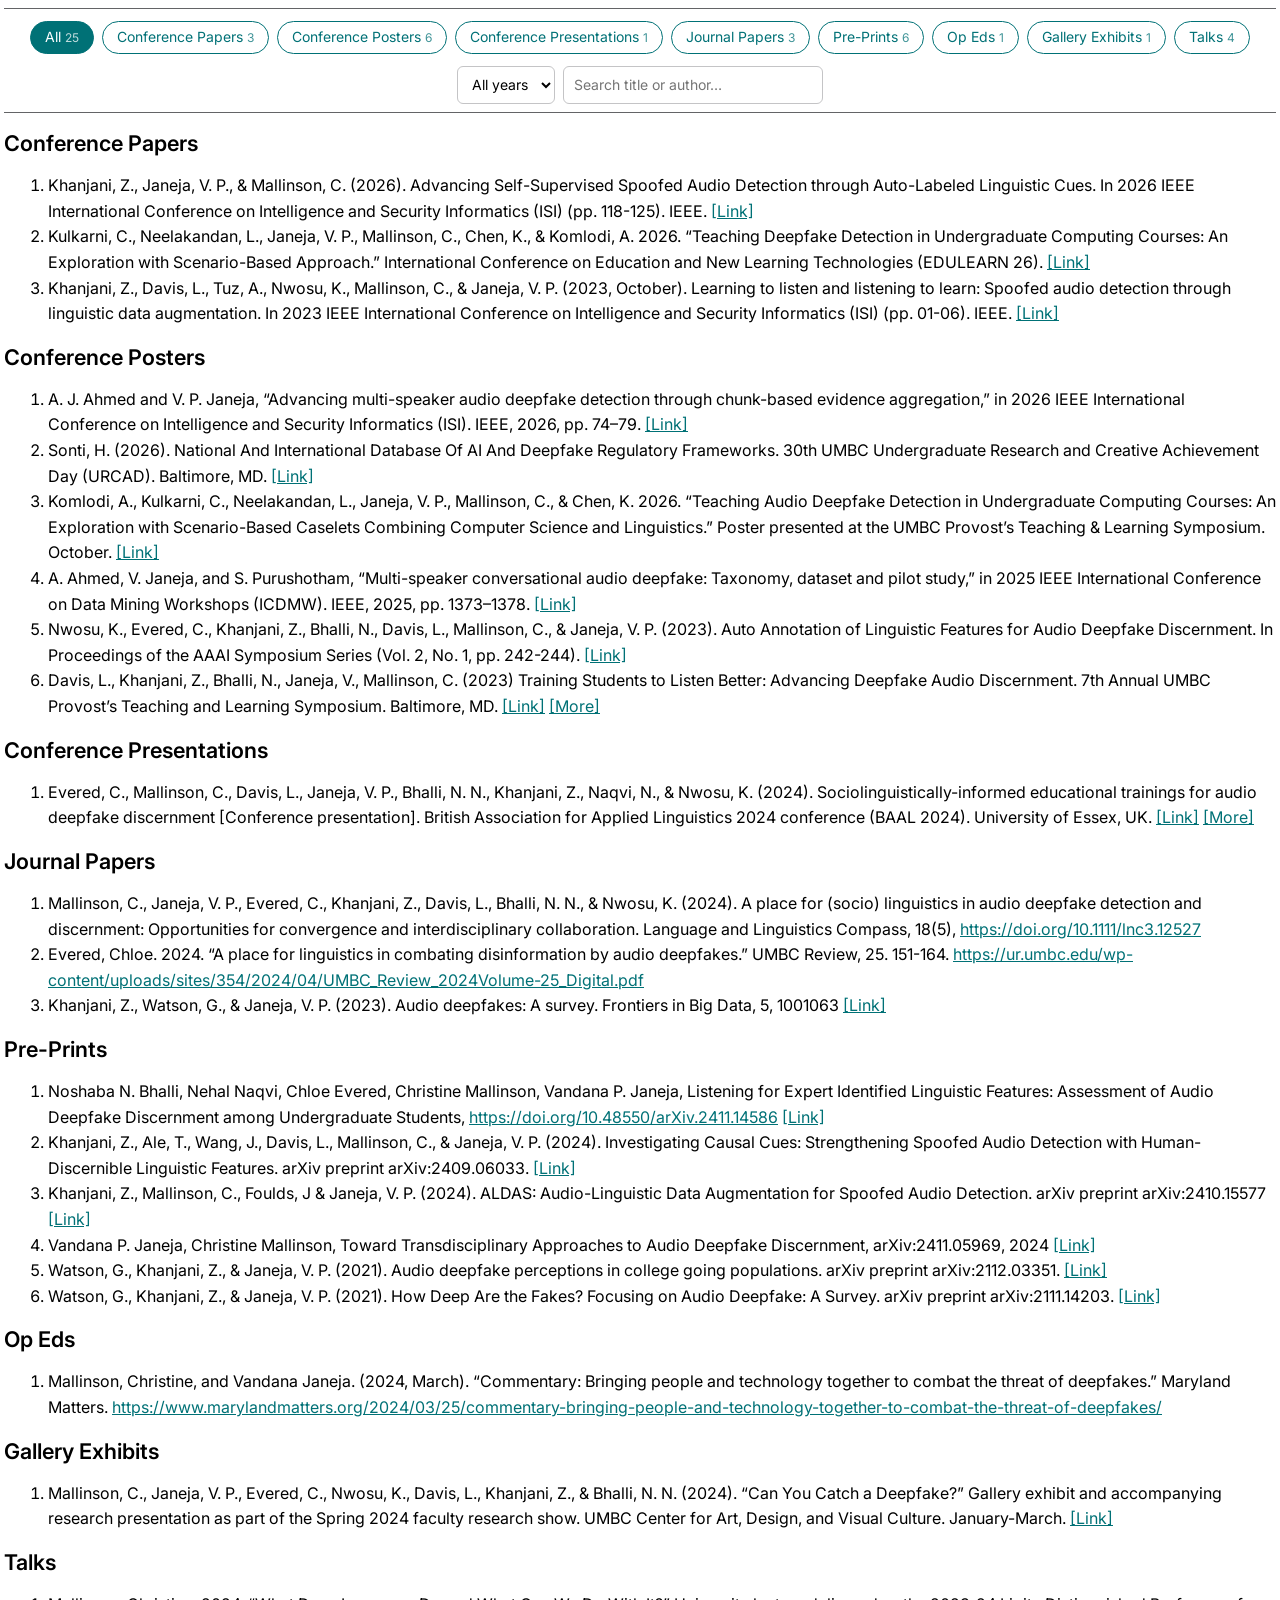
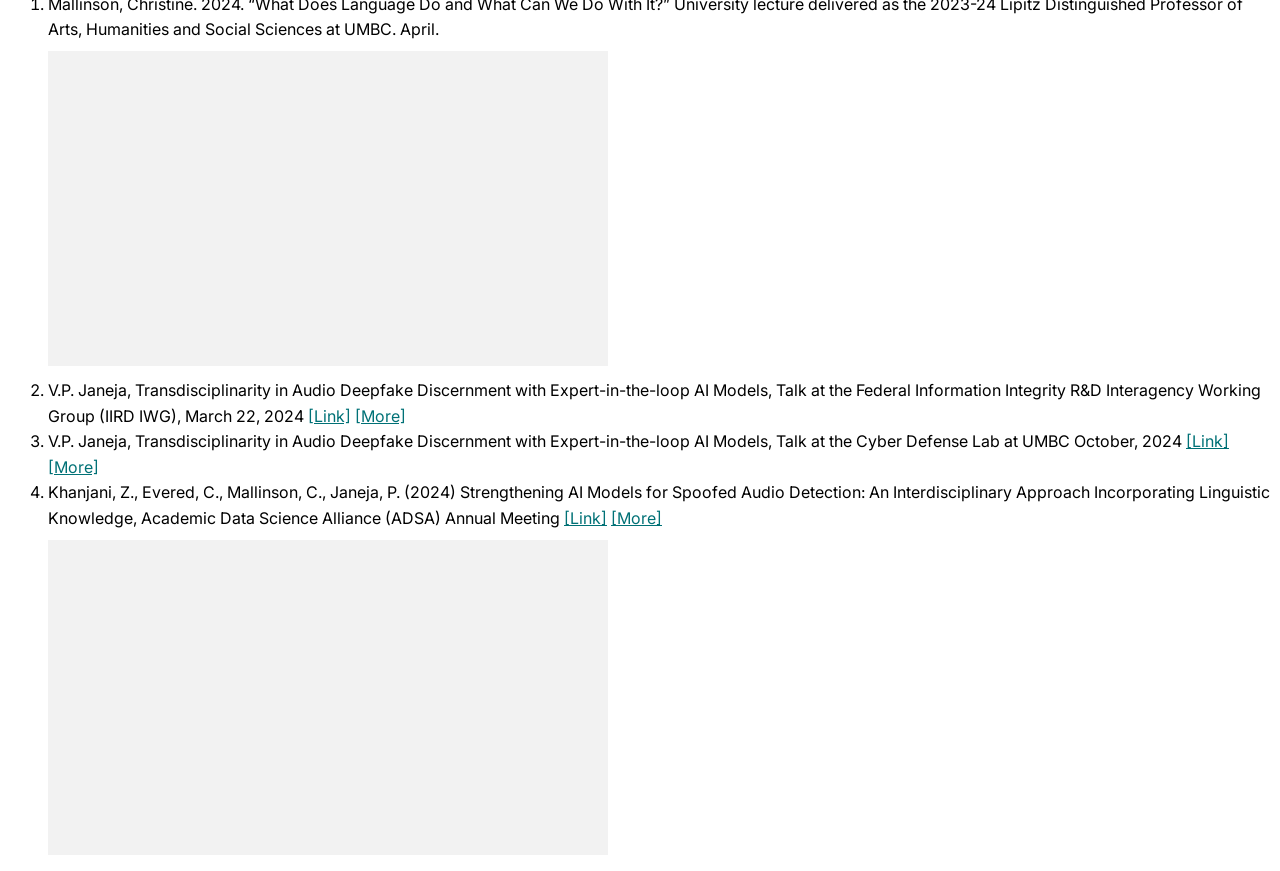
==== pages/publications/index.html @ aa211672 "conferences first, add filter buttons, year filter and search" ====
<!doctype html>
<html lang="en">
<head>
<meta charset="utf-8">
<meta name="viewport" content="width=device-width, initial-scale=1">
<title>CISAAD Publications</title>
<link rel="preconnect" href="https://fonts.googleapis.com">
<link rel="preconnect" href="https://fonts.gstatic.com" crossorigin>
<link href="https://fonts.googleapis.com/css2?family=Inter:wght@400;600;700&display=swap" rel="stylesheet" media="print" onload="this.media='all'">
<style>
  /* Matched to cisaad.umbc.edu (Inter, teal links, gray rules) */
  :root{--text:#000;--muted:#636466;--rule:#636466;--link:#007176;--bg:#fff}
  *{box-sizing:border-box}
  html,body{margin:0;background:var(--bg)}
  body{color:var(--text);font:16px/1.6 "Inter var","Inter","Helvetica Neue",Helvetica,Arial,sans-serif}
  .wrap{padding:0 4px}
  a{color:var(--link);text-decoration:underline}
  a:hover{text-decoration:none}
  hr{border:0;border-top:1px solid var(--rule);margin:8px 0}
  /* filter bar: section buttons + year + search */
  .filters{margin:12px 0 4px}
  .chips{display:flex;flex-wrap:wrap;gap:8px;justify-content:center}
  .chip{font:inherit;font-size:14px;line-height:1.2;padding:7px 14px;border:1px solid var(--link);border-radius:999px;background:#fff;color:var(--link);cursor:pointer;transition:background .15s,color .15s}
  .chip:hover{background:#e6f1f1}
  .chip[aria-pressed="true"]{background:var(--link);color:#fff}
  .chip .n{font-size:12px;opacity:.75;margin-left:4px}
  .tools{display:flex;flex-wrap:wrap;gap:8px;justify-content:center;margin:12px 0 8px}
  .tools select,.tools input{font:inherit;font-size:14px;padding:7px 10px;border:1px solid #c4c4c6;border-radius:6px;background:#fff;color:var(--text)}
  .tools input{width:260px;max-width:100%}
  .tools select:focus,.tools input:focus,.chip:focus-visible{outline:2px solid var(--link);outline-offset:2px}
  .count{text-align:center;color:var(--muted);font-size:14px;margin:4px 0 8px}
  h3{font-size:21.6px;line-height:1.3;font-weight:600;margin:16px 0;scroll-margin-top:8px}
  ol{margin:16px 0 16px 4px;padding-left:40px}
  li{margin:0;overflow-wrap:anywhere}
  .status{color:var(--muted);padding:16px 0}
  .video{position:relative;width:100%;max-width:560px;aspect-ratio:16/9;margin:8px 0 12px;background:#f2f2f2}
  .video iframe{position:absolute;inset:0;width:100%;height:100%;border:0}
</style>
</head>
<body>
<div class="wrap">
  <div id="nav"></div>
  <p class="count" id="count" aria-live="polite"></p>
  <div id="list"><p class="status">Loading publications…</p></div>
</div>

<script>
/* ============ SETTINGS ============
   SHEET_CSV_URL: "Publish to web" CSV link of the publications tab (live data).
   SNAPSHOT_CSV: saved copy of the sheet next to this page (shown first, fast).
   The copy is updated every hour by .github/workflows/update-publications.yml */
const SHEET_CSV_URL = "https://docs.google.com/spreadsheets/d/e/2PACX-1vRso0GBCO-nlqSDNI56TACyZL2AKfRhADiAGdiAb7vWJ-eQsTswktN7kzXDPfDqoBkUODPf2jjn84_K/pub?gid=1070292077&single=true&output=csv";
const SNAPSHOT_CSV = "publications.csv";
/* ================================== */

function parseCSV(text){
  const rows=[]; let row=[], f="", q=false;
  for(let i=0;i<text.length;i++){
    const c=text[i];
    if(q){
      if(c=='"'){ if(text[i+1]=='"'){f+='"';i++;} else q=false; }
      else f+=c;
    }else if(c=='"') q=true;
    else if(c==','){ row.push(f); f=""; }
    else if(c=='\n'||c=='\r'){
      if(c=='\r'&&text[i+1]=='\n') i++;
      row.push(f); rows.push(row); row=[]; f="";
    }else f+=c;
  }
  if(f!==""||row.length){ row.push(f); rows.push(row); }
  const head=rows.shift().map(h=>h.trim());
  return rows.filter(r=>r.some(v=>v.trim()!==""))
    .map(r=>Object.fromEntries(head.map((h,i)=>[h,(r[i]||"").trim()])));
}

const isShown = v => /^(true|yes|y|1|x|✓|show)$/i.test(String(v||"").trim());
const esc = s => String(s).replace(/[&<>"]/g,c=>({'&':'&amp;','<':'&lt;','>':'&gt;','"':'&quot;'}[c]));
const urlsIn = s => (String(s||"").match(/https?:\/\/[^\s,]+/g)||[]);

// Order of the sections on the page (conferences first)
const SECTIONS = [
  ["Conference Paper","Conference Papers","conf-papers"],
  ["Conference Poster","Conference Posters","conf-posters"],
  ["Conference Presentation","Conference Presentations","conf-ppt"],
  ["Journal Paper","Journal Papers","journal-papers"],
  ["Pre-print","Pre-Prints","pre-print"],
  ["Op Ed","Op Eds","op-ed"],
  ["Gallery Exhibit","Gallery Exhibits","gallery-ex"],
  ["Talk","Talks","talks"]
];
// YouTube links are shown as an embedded player under the item
function ytId(u){
  const m=String(u).match(/(?:youtu\.be\/|youtube\.com\/(?:watch\?(?:.*&)?v=|embed\/|shorts\/|live\/))([\w-]{11})/);
  return m?m[1]:null;
}
const norm = s => String(s||"").toLowerCase().replace(/[^a-z]/g,"").replace(/s$/,"");
let ALL=[];
// current filter choices
const F={section:"all",year:"all",q:""};

function refHTML(p){
  // turn URLs written inside the reference into links
  let h = esc(p.ref).replace(/https?:\/\/[^\s<]+/g, u=>{
    const clean=u.replace(/[.,;)]+$/,""); const tail=u.slice(clean.length);
    return `<a href="${clean}" target="_blank" rel="noopener">${clean}</a>${tail}`;
  });
  [p.link,...p.extra].filter(u=>u && !p.ref.includes(u)).forEach(u=>{
    h += ` <a href="${esc(u)}" target="_blank" rel="noopener">[${u===p.link?"Link":"More"}]</a>`;
  });
  // "Video" column: YouTube links play on the page; other video links show as [Video]
  p.video.forEach(u=>{
    h += ytId(u)
      ? `<div class="video"><iframe src="https://www.youtube-nocookie.com/embed/${ytId(u)}" title="Video" loading="lazy" allow="accelerometer; encrypted-media; gyroscope; picture-in-picture; fullscreen" allowfullscreen></iframe></div>`
      : ` <a href="${esc(u)}" target="_blank" rel="noopener">[Video]</a>`;
  });
  return h;
}

function groupAll(){
  const groups=SECTIONS.map(([key,title,id])=>({title,id,items:ALL.filter(p=>norm(p.type)===norm(key))}));
  const known=new Set(SECTIONS.map(s=>norm(s[0])));
  const other=ALL.filter(p=>!known.has(norm(p.type)));
  if(other.length) groups.push({title:"Other",id:"other",items:other});
  const shown=groups.filter(g=>g.items.length);
  // newest first inside each section
  shown.forEach(g=>g.items.sort((a,b)=>(parseInt(b.year)||0)-(parseInt(a.year)||0)));
  return shown;
}

// does an item pass the year + search filters?
function passes(p){
  if(F.year!=="all" && p.year!==F.year) return false;
  if(F.q){
    const hay=(p.ref+" "+p.type+" "+p.year).toLowerCase();
    if(!F.q.toLowerCase().split(/\s+/).every(w=>hay.includes(w))) return false;
  }
  return true;
}

function drawFilters(groups){
  const nav=document.getElementById('nav');
  if(!groups.length){ nav.innerHTML=""; return; }
  const years=[...new Set(ALL.map(p=>p.year).filter(Boolean))].sort((a,b)=>b-a);
  const chip=(id,label,n)=>`<button type="button" class="chip" data-sec="${id}" aria-pressed="${F.section===id}">${esc(label)}<span class="n">${n}</span></button>`;
  nav.innerHTML='<hr><div class="filters"><div class="chips" role="group" aria-label="Filter by type">'
    + chip("all","All",ALL.length)
    + groups.map(g=>chip(g.id,g.title,g.items.length)).join("")
    + '</div><div class="tools">'
    + '<select id="year" aria-label="Filter by year"><option value="all">All years</option>'
    + years.map(y=>`<option value="${y}"${F.year===y?" selected":""}>${y}</option>`).join("")
    + '</select>'
    + `<input id="q" type="search" placeholder="Search title or author…" aria-label="Search publications" value="${esc(F.q)}">`
    + '</div></div><hr>';
  nav.querySelectorAll('.chip').forEach(b=>b.onclick=()=>{ F.section=b.dataset.sec; render(); });
  nav.querySelector('#year').onchange=e=>{ F.year=e.target.value; render(); };
  nav.querySelector('#q').oninput=e=>{ F.q=e.target.value.trim(); drawList(groupAll()); };
}

function drawList(groups){
  const list=document.getElementById('list');
  const vis=groups
    .filter(g=>F.section==="all"||g.id===F.section)
    .map(g=>({...g,items:g.items.filter(passes)}))
    .filter(g=>g.items.length);
  const n=vis.reduce((a,g)=>a+g.items.length,0);
  const filtered=F.section!=="all"||F.year!=="all"||F.q;
  document.getElementById('count').textContent = filtered ? `Showing ${n} of ${ALL.length}` : "";
  list.innerHTML = vis.length ? vis.map(g=>
    `<h3 id="${g.id}">${esc(g.title)}</h3><ol>`+g.items.map(p=>`<li>${refHTML(p)}</li>`).join("")+`</ol>`).join("")
    : `<p class="status">${ALL.length?"No publications match these filters.":"No publications to show."}</p>`;
}

function render(){
  const groups=groupAll();
  if(F.section!=="all" && !groups.some(g=>g.id===F.section)) F.section="all";
  drawFilters(groups);
  drawList(groups);
}

// turns the rows of the sheet into the items shown on the page
function toItems(rows){
  return rows.filter(r=>isShown(r["Show"]) && (r["Papers"]||"").trim())
    .map(r=>({
      ref:r["Papers"].replace(/\s*\n\s*/g," "),
      link:urlsIn(r["Links"])[0]||"",
      type:(r["Paper Type"]||"").trim(),
      year:String(parseInt(r["Year"])||"").trim(),
      extra:urlsIn(r["Extra Links"]),
      video:urlsIn(r["Video"])
    }));
}

// downloads a CSV and checks it really is the publications sheet
async function getText(url){
  const res=await fetch(url,{cache:"no-cache"});
  if(!res.ok) throw new Error(res.status);
  const text=await res.text();
  if(!/^\uFEFF?Papers\s*,/.test(text)) throw new Error("unexpected CSV");
  return text;
}

// draws the list, but only if the data is different from what is already shown
let shownText=null;
function show(text){
  if(text===shownText) return;
  shownText=text; ALL=toItems(parseCSV(text)); render();
}

async function load(){
  // 1) fast: the saved copy next to this page
  try{ show(await getText(SNAPSHOT_CSV)); }catch(e){}
  // 2) fresh: the live Google Sheet (redraws only if something changed)
  try{ show(await getText(SHEET_CSV_URL)); }
  catch(e){
    if(shownText===null)
      document.getElementById('list').innerHTML='<p class="status">Could not load the publications list. Please try again later.</p>';
  }
}
load();
</script>
</body>
</html>
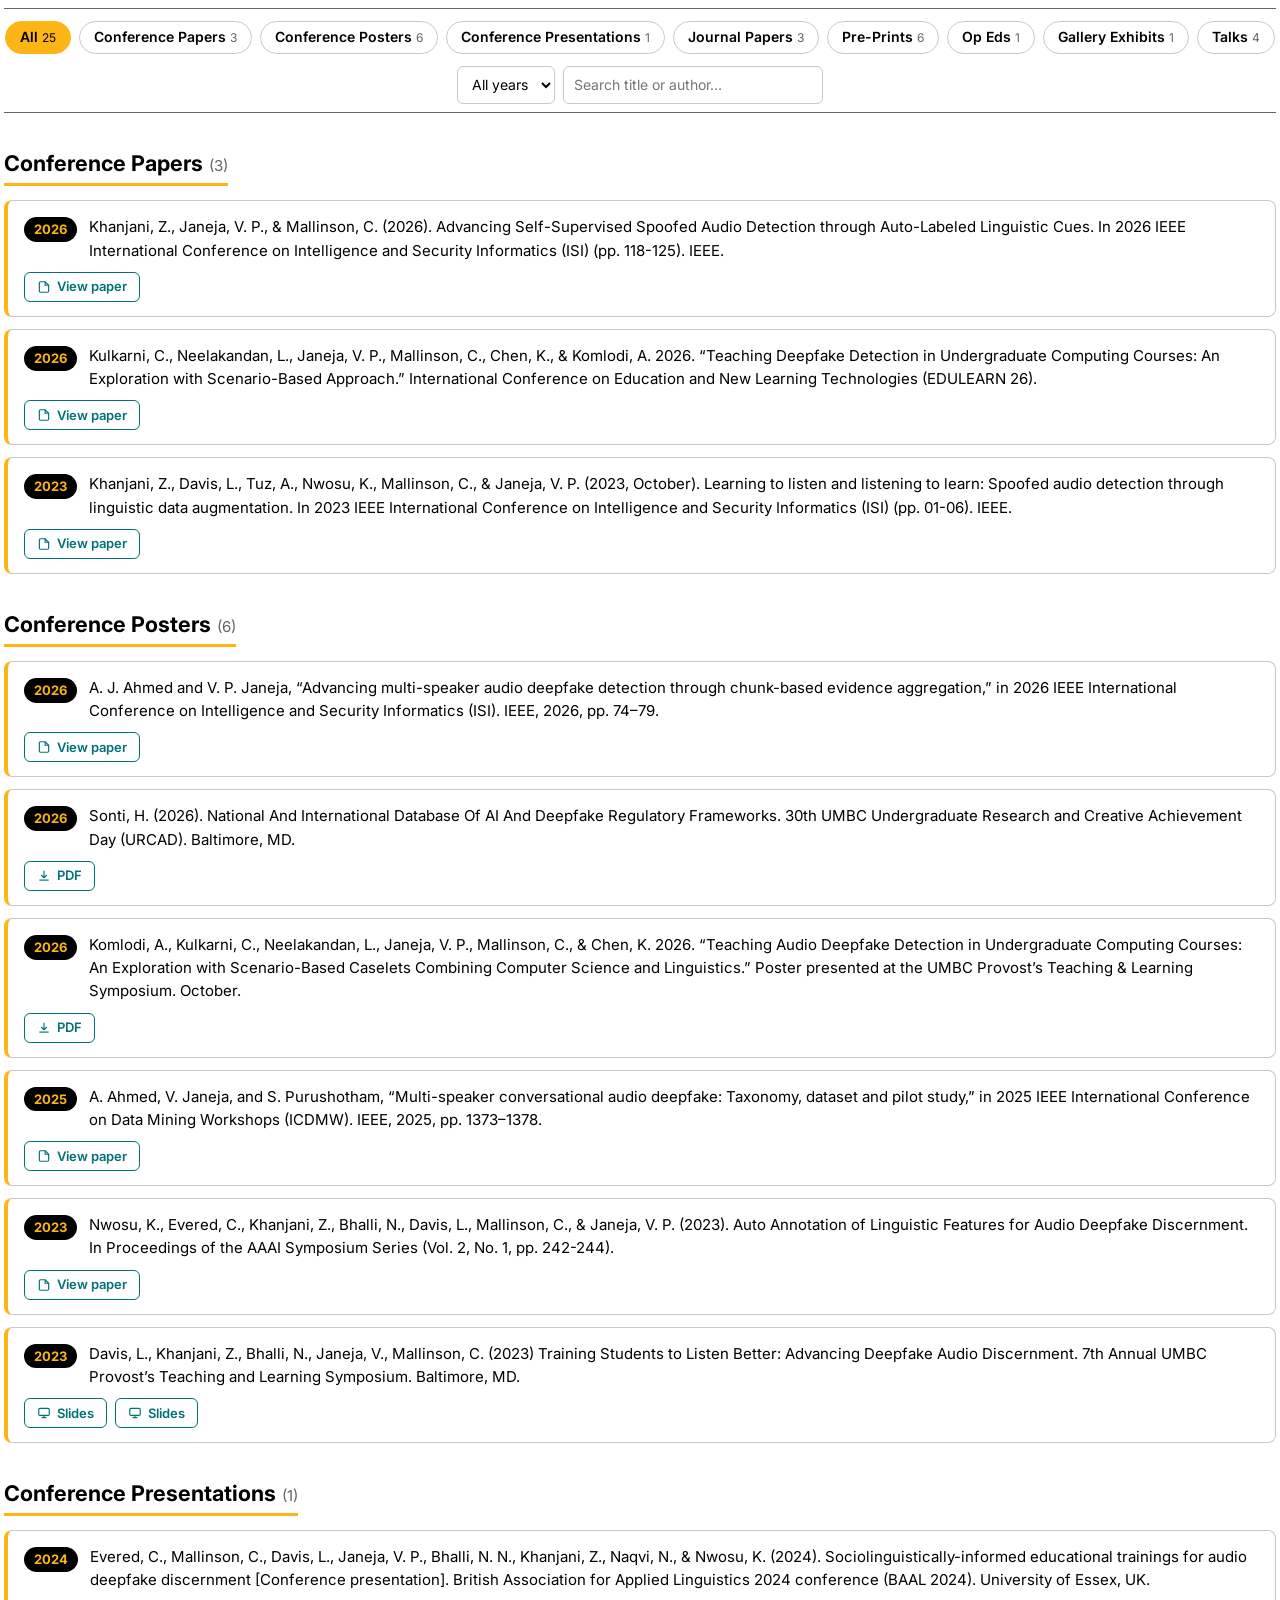
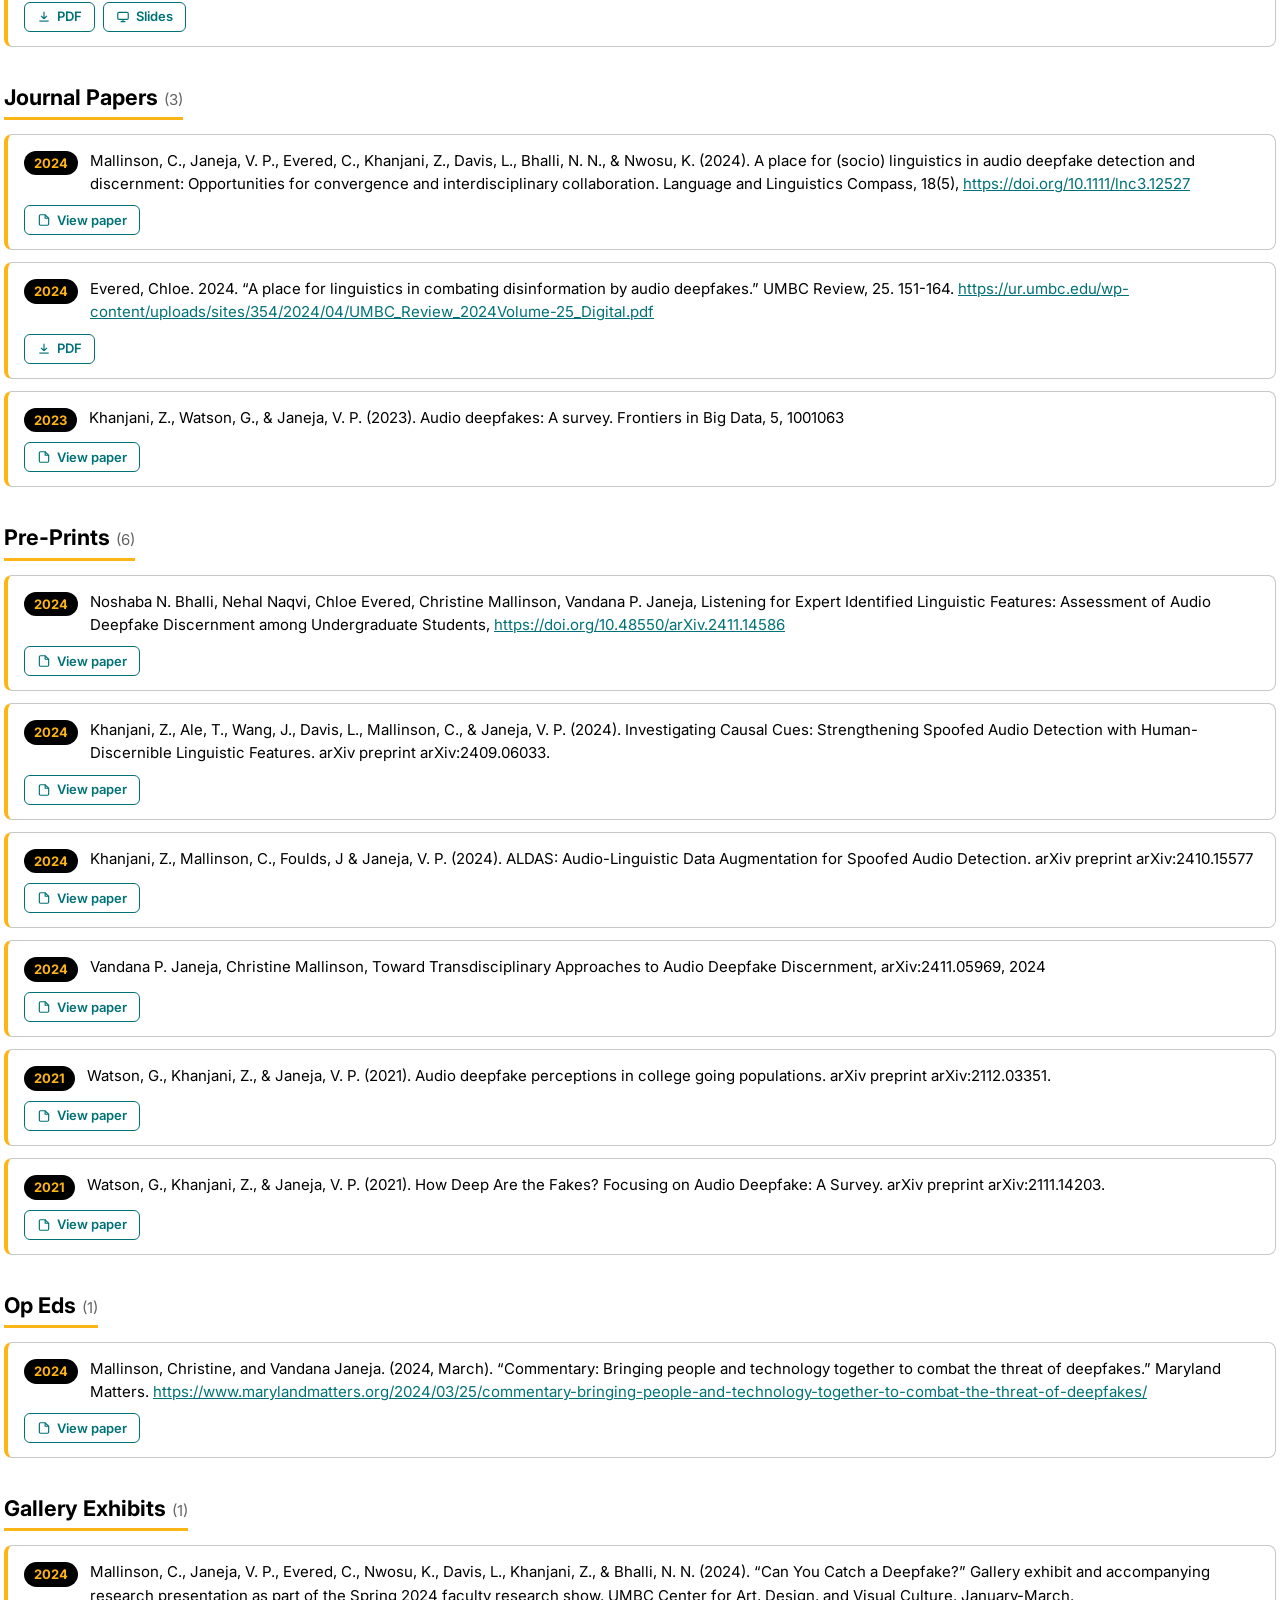
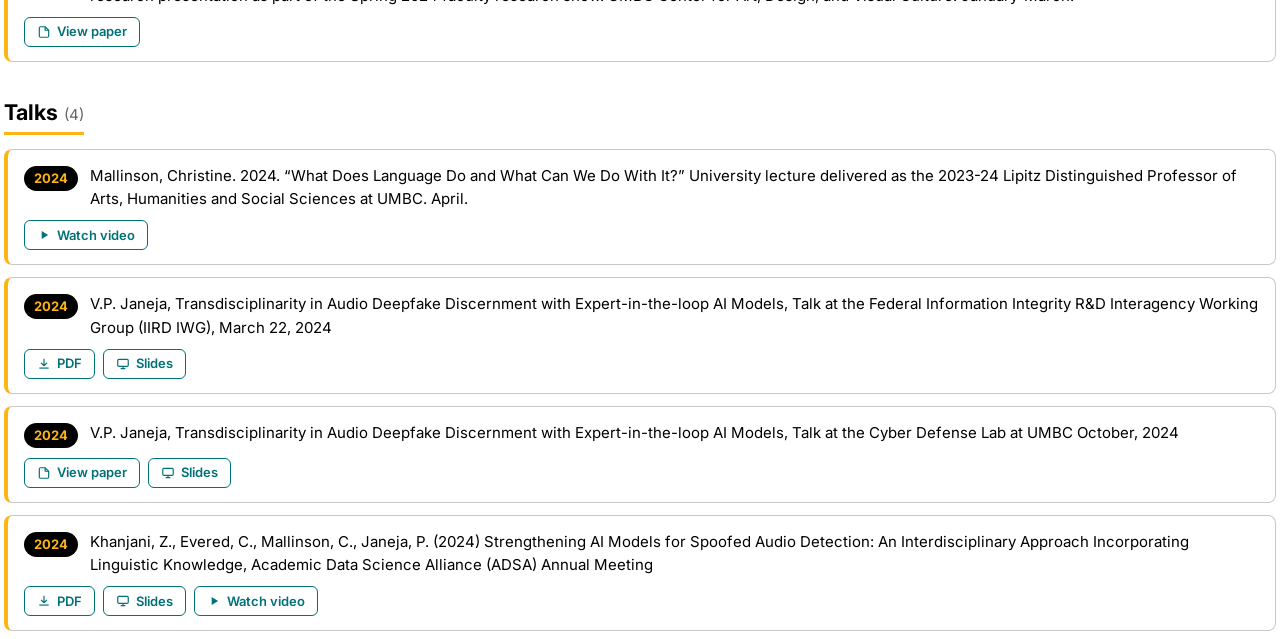
==== commit 73043d2d: "Publications: card layput with titles, UMBC colors" ====
--- a/pages/publications/index.html
+++ b/pages/publications/index.html
@@ -8,8 +8,11 @@
 <link rel="preconnect" href="https://fonts.gstatic.com" crossorigin>
 <link href="https://fonts.googleapis.com/css2?family=Inter:wght@400;600;700&display=swap" rel="stylesheet" media="print" onload="this.media='all'">
 <style>
-  /* Matched to cisaad.umbc.edu (Inter, teal links, gray rules) */
-  :root{--text:#000;--muted:#636466;--rule:#636466;--link:#007176;--bg:#fff}
+  /* UMBC brand (styleguide.umbc.edu): Inter; primary Black + Gold;
+     secondary AOK Teal (links), Dark Gray (muted text), Light Gray (lines) as accents only.
+     Gold is never used as text on white, and white text is never put on gold. */
+  :root{--text:#000;--muted:#636466;--rule:#636466;--link:#007176;--bg:#fff;
+        --gold:#fdb515;--gold-tint:#fee9b3;--line:#c7c8ca;--soft:#f4f4f5}
   *{box-sizing:border-box}
   html,body{margin:0;background:var(--bg)}
   body{color:var(--text);font:16px/1.6 "Inter var","Inter","Helvetica Neue",Helvetica,Arial,sans-serif}
@@ -20,20 +23,34 @@
   /* filter bar: section buttons + year + search */
   .filters{margin:12px 0 4px}
   .chips{display:flex;flex-wrap:wrap;gap:8px;justify-content:center}
-  .chip{font:inherit;font-size:14px;line-height:1.2;padding:7px 14px;border:1px solid var(--link);border-radius:999px;background:#fff;color:var(--link);cursor:pointer;transition:background .15s,color .15s}
-  .chip:hover{background:#e6f1f1}
-  .chip[aria-pressed="true"]{background:var(--link);color:#fff}
-  .chip .n{font-size:12px;opacity:.75;margin-left:4px}
+  .chip{font:inherit;font-size:14px;font-weight:600;line-height:1.2;padding:7px 14px;border:1px solid var(--line);border-radius:999px;background:#fff;color:var(--text);cursor:pointer;transition:background .15s,border-color .15s}
+  .chip:hover{border-color:var(--gold);background:#fff8e6}
+  .chip[aria-pressed="true"]{background:var(--gold);border-color:var(--gold);color:#000}
+  .chip .n{font-size:12px;font-weight:400;color:var(--muted);margin-left:4px}
+  .chip[aria-pressed="true"] .n{color:#000}
   .tools{display:flex;flex-wrap:wrap;gap:8px;justify-content:center;margin:12px 0 8px}
-  .tools select,.tools input{font:inherit;font-size:14px;padding:7px 10px;border:1px solid #c4c4c6;border-radius:6px;background:#fff;color:var(--text)}
+  .tools select,.tools input{font:inherit;font-size:14px;padding:7px 10px;border:1px solid var(--line);border-radius:6px;background:#fff;color:var(--text)}
   .tools input{width:260px;max-width:100%}
   .tools select:focus,.tools input:focus,.chip:focus-visible{outline:2px solid var(--link);outline-offset:2px}
+  mark{background:var(--gold-tint);color:#000;padding:0 1px;border-radius:2px;box-shadow:inset 0 -2px 0 var(--gold)}
   .count{text-align:center;color:var(--muted);font-size:14px;margin:4px 0 8px}
-  h3{font-size:21.6px;line-height:1.3;font-weight:600;margin:16px 0;scroll-margin-top:8px}
-  ol{margin:16px 0 16px 4px;padding-left:40px}
-  li{margin:0;overflow-wrap:anywhere}
+  h3{font-size:21.6px;line-height:1.3;font-weight:700;margin:28px 0 14px;scroll-margin-top:8px;padding-bottom:6px;border-bottom:3px solid var(--gold);display:inline-block}
+  /* publication cards */
+  .cards{list-style:none;margin:0 0 8px;padding:0;display:flex;flex-direction:column;gap:12px}
+  .card{border:1px solid var(--line);border-left:4px solid var(--gold);border-radius:8px;padding:14px 16px;background:#fff;transition:box-shadow .15s}
+  .card:hover{box-shadow:0 2px 10px rgba(0,0,0,.08)}
+  .card-top{display:flex;gap:12px;align-items:flex-start}
+  .year{flex:none;font-size:13px;font-weight:700;color:var(--gold);background:#000;border-radius:999px;padding:2px 10px;margin-top:2px}
+  .pub-text{flex:1;min-width:0;overflow-wrap:anywhere;font-size:15px;line-height:1.55}
+  .pub-title{font-size:17px;font-weight:600;line-height:1.4;color:var(--text);margin:0 0 4px}
+  .pub-meta{font-size:14px;color:var(--muted);line-height:1.5}
+  .actions{display:flex;flex-wrap:wrap;gap:8px;margin-top:10px}
+  .btn{display:inline-flex;align-items:center;gap:6px;font:inherit;font-size:13px;font-weight:600;line-height:1;padding:7px 12px;border-radius:6px;border:1px solid var(--link);color:var(--link);background:#fff;text-decoration:none;cursor:pointer}
+  .btn:hover{background:var(--link);color:#fff;text-decoration:none}
+  .btn svg{width:14px;height:14px;flex:none}
+  h3 .n{font-size:15px;font-weight:400;color:var(--muted);margin-left:6px}
   .status{color:var(--muted);padding:16px 0}
-  .video{position:relative;width:100%;max-width:560px;aspect-ratio:16/9;margin:8px 0 12px;background:#f2f2f2}
+  .video{position:relative;width:100%;max-width:560px;aspect-ratio:16/9;margin:12px 0 0;background:#f2f2f2}
   .video iframe{position:absolute;inset:0;width:100%;height:100%;border:0}
 </style>
 </head>
@@ -98,23 +115,72 @@
 // current filter choices
 const F={section:"all",year:"all",q:""};
 
-function refHTML(p){
-  // turn URLs written inside the reference into links
-  let h = esc(p.ref).replace(/https?:\/\/[^\s<]+/g, u=>{
+const ICON={
+  paper:'<svg viewBox="0 0 24 24" fill="none" stroke="currentColor" stroke-width="2"><path d="M14 3H6a2 2 0 0 0-2 2v14a2 2 0 0 0 2 2h12a2 2 0 0 0 2-2V9z"/><path d="M14 3v6h6"/></svg>',
+  pdf:'<svg viewBox="0 0 24 24" fill="none" stroke="currentColor" stroke-width="2"><path d="M12 3v12m0 0l-5-5m5 5l5-5"/><path d="M4 19h16"/></svg>',
+  slides:'<svg viewBox="0 0 24 24" fill="none" stroke="currentColor" stroke-width="2"><rect x="3" y="4" width="18" height="12" rx="2"/><path d="M12 16v4m-4 0h8"/></svg>',
+  link:'<svg viewBox="0 0 24 24" fill="none" stroke="currentColor" stroke-width="2"><path d="M10 14a5 5 0 0 0 7 0l3-3a5 5 0 0 0-7-7l-1 1"/><path d="M14 10a5 5 0 0 0-7 0l-3 3a5 5 0 0 0 7 7l1-1"/></svg>',
+  play:'<svg viewBox="0 0 24 24" fill="currentColor"><path d="M8 5v14l11-7z"/></svg>'
+};
+// picks a button label from the address
+function kind(u, main){
+  if(/\.pdf(\?|#|$)/i.test(u)) return ["pdf","PDF"];
+  if(/docs\.google\.com\/presentation/i.test(u)) return ["slides","Slides"];
+  if(ytId(u)) return ["play","Video"];
+  return main ? ["paper","View paper"] : ["link","More"];
+}
+const btn=(u,[ic,label])=>`<a class="btn" href="${esc(u)}" target="_blank" rel="noopener">${ICON[ic]}${label}</a>`;
+
+// takes the title out of the reference, so it is not shown twice
+function withoutTitle(ref,title){
+  if(!title) return ref;
+  const i=ref.toLowerCase().indexOf(title.toLowerCase());
+  if(i<0) return ref;
+  let a=ref.slice(0,i), b=ref.slice(i+title.length);
+  a=a.replace(/[\s"“”']+$/,"");
+  b=b.replace(/^[\s"“”'.,]+/,"").replace(/^[\s"“”'.,]+/,"");
+  return (a+(b?" "+b:"")).trim();
+}
+const linkify = s => esc(s).replace(/https?:\/\/[^\s<]+/g, u=>{
     const clean=u.replace(/[.,;)]+$/,""); const tail=u.slice(clean.length);
     return `<a href="${clean}" target="_blank" rel="noopener">${clean}</a>${tail}`;
   });
-  [p.link,...p.extra].filter(u=>u && !p.ref.includes(u)).forEach(u=>{
-    h += ` <a href="${esc(u)}" target="_blank" rel="noopener">[${u===p.link?"Link":"More"}]</a>`;
-  });
-  // "Video" column: YouTube links play on the page; other video links show as [Video]
+
+function cardHTML(p){
+  // with a Title: bold title + the rest of the reference in gray; without: the reference as before
+  let extra=p.extra, text;
+  if(p.title){
+    // long web addresses in the gray line become buttons instead
+    let meta=withoutTitle(p.ref,p.title);
+    const inMeta=(meta.match(/https?:\/\/[^\s,]+/g)||[]).map(u=>u.replace(/[.,;)]+$/,""));
+    meta=meta.replace(/,?\s*https?:\/\/[^\s,]+/g,"").replace(/[\s,]+$/,"");
+    extra=[...extra,...inMeta];
+    text=`<div class="pub-title">${esc(p.title)}</div><div class="pub-meta">${esc(meta)}</div>`;
+  } else text=linkify(p.ref);
+  const seen=new Set(); const btns=[];
+  [[p.link,true],...extra.map(u=>[u,false])].forEach(([u,main])=>{
+    if(!u||seen.has(u)) return; seen.add(u); btns.push(btn(u,kind(u,main)));
+  });
   p.video.forEach(u=>{
-    h += ytId(u)
-      ? `<div class="video"><iframe src="https://www.youtube-nocookie.com/embed/${ytId(u)}" title="Video" loading="lazy" allow="accelerometer; encrypted-media; gyroscope; picture-in-picture; fullscreen" allowfullscreen></iframe></div>`
-      : ` <a href="${esc(u)}" target="_blank" rel="noopener">[Video]</a>`;
-  });
-  return h;
-}
+    btns.push(ytId(u)
+      ? `<button type="button" class="btn" data-yt="${ytId(u)}">${ICON.play}Watch video</button>`
+      : btn(u,["play","Video"]));
+  });
+  return `<li class="card"><div class="card-top">`
+    + (p.year?`<span class="year">${esc(p.year)}</span>`:"")
+    + `<div class="pub-text">${text}</div></div>`
+    + (btns.length?`<div class="actions">${btns.join("")}</div>`:"")
+    + `</li>`;
+}
+
+// "Watch video" opens the player inside the card
+document.addEventListener("click",e=>{
+  const b=e.target.closest("[data-yt]"); if(!b) return;
+  const card=b.closest(".card"); const open=card.querySelector(".video");
+  if(open){ open.remove(); b.lastChild.textContent="Watch video"; return; }
+  card.insertAdjacentHTML("beforeend",`<div class="video"><iframe src="https://www.youtube-nocookie.com/embed/${b.dataset.yt}?autoplay=1" title="Video" allow="accelerometer; autoplay; encrypted-media; gyroscope; picture-in-picture; fullscreen" allowfullscreen></iframe></div>`);
+  b.lastChild.textContent="Hide video";
+});
 
 function groupAll(){
   const groups=SECTIONS.map(([key,title,id])=>({title,id,items:ALL.filter(p=>norm(p.type)===norm(key))}));
@@ -131,7 +197,7 @@
 function passes(p){
   if(F.year!=="all" && p.year!==F.year) return false;
   if(F.q){
-    const hay=(p.ref+" "+p.type+" "+p.year).toLowerCase();
+    const hay=(p.title+" "+p.ref+" "+p.type+" "+p.year).toLowerCase();
     if(!F.q.toLowerCase().split(/\s+/).every(w=>hay.includes(w))) return false;
   }
   return true;
@@ -166,8 +232,32 @@
   const filtered=F.section!=="all"||F.year!=="all"||F.q;
   document.getElementById('count').textContent = filtered ? `Showing ${n} of ${ALL.length}` : "";
   list.innerHTML = vis.length ? vis.map(g=>
-    `<h3 id="${g.id}">${esc(g.title)}</h3><ol>`+g.items.map(p=>`<li>${refHTML(p)}</li>`).join("")+`</ol>`).join("")
+    `<h3 id="${g.id}">${esc(g.title)}<span class="n">(${g.items.length})</span></h3><ul class="cards">`+g.items.map(cardHTML).join("")+`</ul>`).join("")
     : `<p class="status">${ALL.length?"No publications match these filters.":"No publications to show."}</p>`;
+  if(F.q) highlight(list, F.q);
+}
+
+// wraps the searched words in <mark> (only in visible text, never inside link addresses)
+function highlight(root, q){
+  const words=[...new Set(q.toLowerCase().split(/\s+/).filter(Boolean))]
+    .sort((a,b)=>b.length-a.length).map(w=>w.replace(/[.*+?^${}()|[\]\\]/g,"\\$&"));
+  if(!words.length) return;
+  const re=new RegExp("("+words.join("|")+")","gi");
+  const has=new RegExp(words.join("|"),"i");
+  const walker=document.createTreeWalker(root, NodeFilter.SHOW_TEXT, {
+    acceptNode:n=>n.parentNode.closest(".pub-text") && has.test(n.nodeValue)
+      ? NodeFilter.FILTER_ACCEPT : NodeFilter.FILTER_REJECT
+  });
+  const nodes=[]; while(walker.nextNode()) nodes.push(walker.currentNode);
+  nodes.forEach(n=>{
+    const frag=document.createDocumentFragment();
+    n.nodeValue.split(re).forEach((part,i)=>{
+      if(!part) return;
+      if(i%2){ const m=document.createElement("mark"); m.textContent=part; frag.appendChild(m); }
+      else frag.appendChild(document.createTextNode(part));
+    });
+    n.parentNode.replaceChild(frag,n);
+  });
 }
 
 function render(){
@@ -182,6 +272,7 @@
   return rows.filter(r=>isShown(r["Show"]) && (r["Papers"]||"").trim())
     .map(r=>({
       ref:r["Papers"].replace(/\s*\n\s*/g," "),
+      title:(r["Title"]||"").replace(/\s*\n\s*/g," ").trim(),
       link:urlsIn(r["Links"])[0]||"",
       type:(r["Paper Type"]||"").trim(),
       year:String(parseInt(r["Year"])||"").trim(),
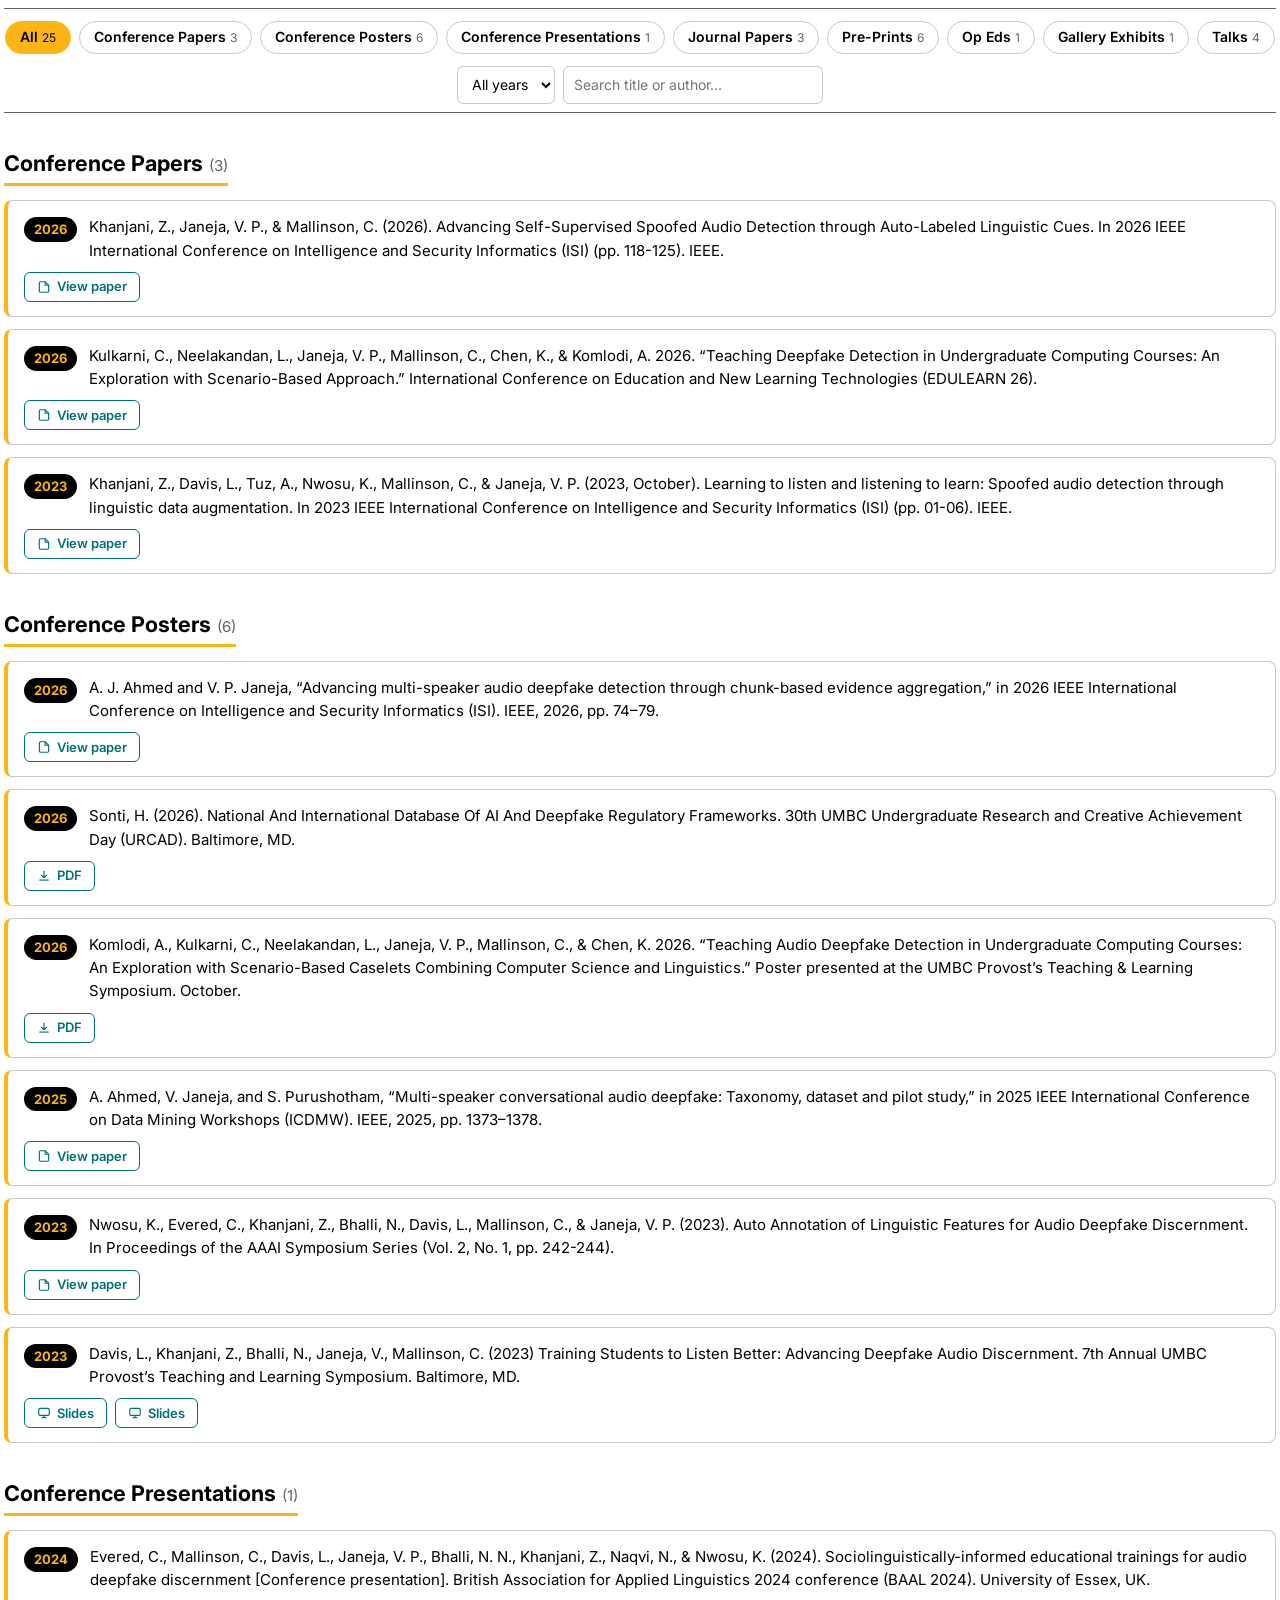
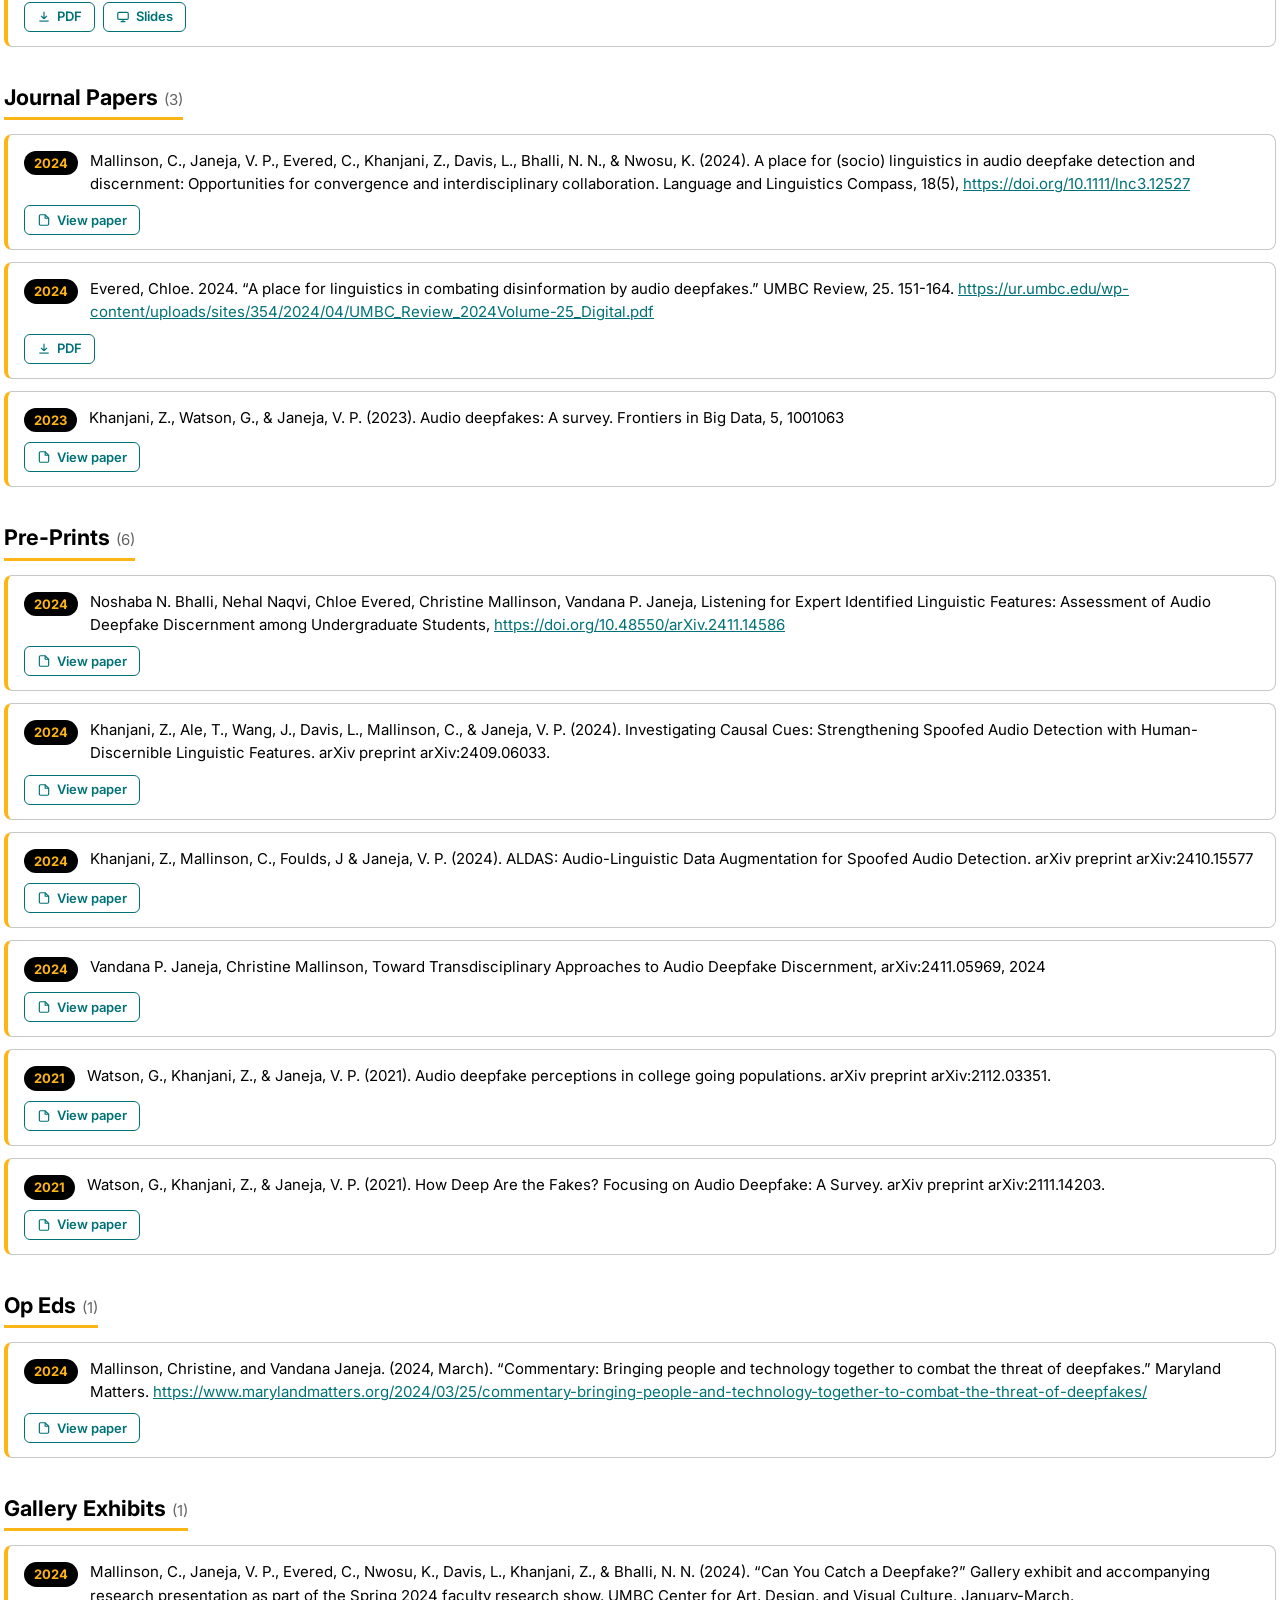
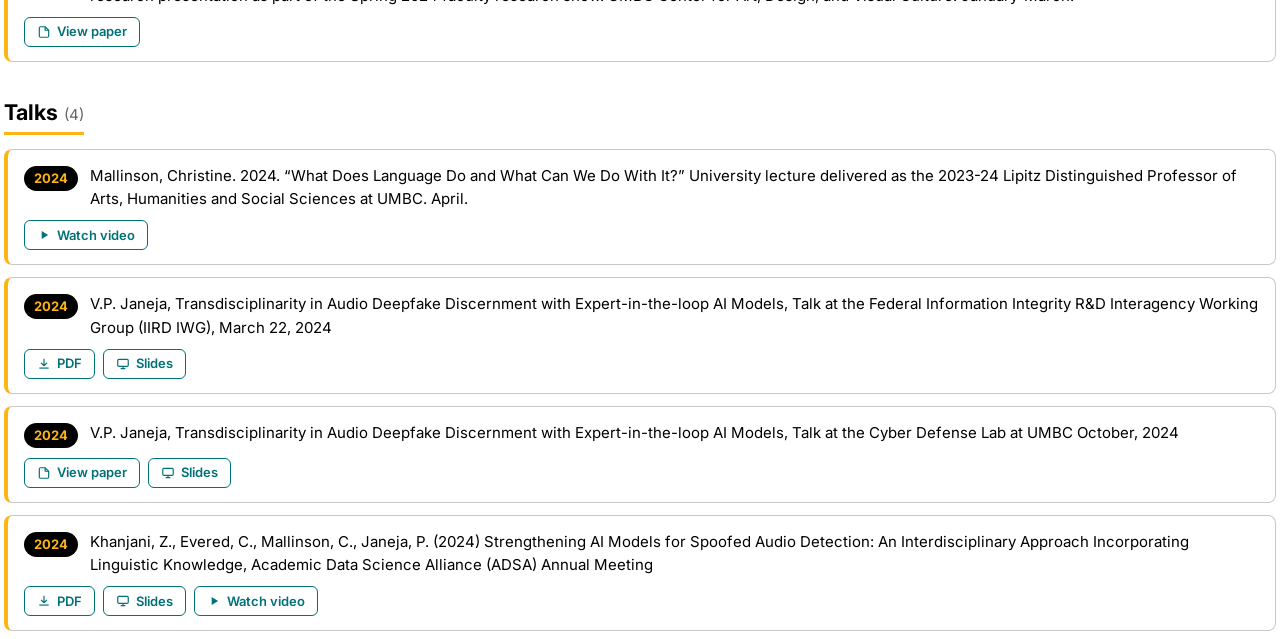
==== commit 985a9968: "Publications: sticky filters, one row filter buttons on phones" ====
--- a/pages/publications/index.html
+++ b/pages/publications/index.html
@@ -33,6 +33,18 @@
   .tools input{width:260px;max-width:100%}
   .tools select:focus,.tools input:focus,.chip:focus-visible{outline:2px solid var(--link);outline-offset:2px}
   mark{background:var(--gold-tint);color:#000;padding:0 1px;border-radius:2px;box-shadow:inset 0 -2px 0 var(--gold)}
+  /* filter bar stays at the top while the list scrolls */
+  #nav{position:sticky;top:0;z-index:5;background:var(--bg)}
+  #nav hr:last-child{margin-bottom:0}
+  @media (max-width:600px){
+    /* phones: one swipeable row of filter buttons instead of four rows */
+    .chips{flex-wrap:nowrap;justify-content:flex-start;overflow-x:auto;padding:2px 2px 6px;scrollbar-width:none;-webkit-overflow-scrolling:touch}
+    .chips::-webkit-scrollbar{display:none}
+    .chip{flex:none}
+    .tools{flex-wrap:nowrap}
+    .tools select{flex:none}
+    .tools input{flex:1;width:auto;min-width:0}
+  }
   .count{text-align:center;color:var(--muted);font-size:14px;margin:4px 0 8px}
   h3{font-size:21.6px;line-height:1.3;font-weight:700;margin:28px 0 14px;scroll-margin-top:8px;padding-bottom:6px;border-bottom:3px solid var(--gold);display:inline-block}
   /* publication cards */
@@ -217,8 +229,15 @@
     + '</select>'
     + `<input id="q" type="search" placeholder="Search title or author…" aria-label="Search publications" value="${esc(F.q)}">`
     + '</div></div><hr>';
-  nav.querySelectorAll('.chip').forEach(b=>b.onclick=()=>{ F.section=b.dataset.sec; render(); });
-  nav.querySelector('#year').onchange=e=>{ F.year=e.target.value; render(); };
+  // after a filter change, go back to the top of the list
+  const toTop=()=>{ try{ window.scrollTo({top:0,behavior:"smooth"}); }catch(e){} };
+  nav.querySelectorAll('.chip').forEach(b=>b.onclick=()=>{
+    F.section=b.dataset.sec; render(); toTop();
+    const a=document.querySelector(`.chip[data-sec="${F.section}"]`);
+    // keep the chosen button visible in the swipeable row (phones)
+    if(a){ const row=a.parentNode; row.scrollLeft=a.offsetLeft-row.offsetLeft-(row.clientWidth-a.offsetWidth)/2; }
+  });
+  nav.querySelector('#year').onchange=e=>{ F.year=e.target.value; render(); toTop(); };
   nav.querySelector('#q').oninput=e=>{ F.q=e.target.value.trim(); drawList(groupAll()); };
 }
 
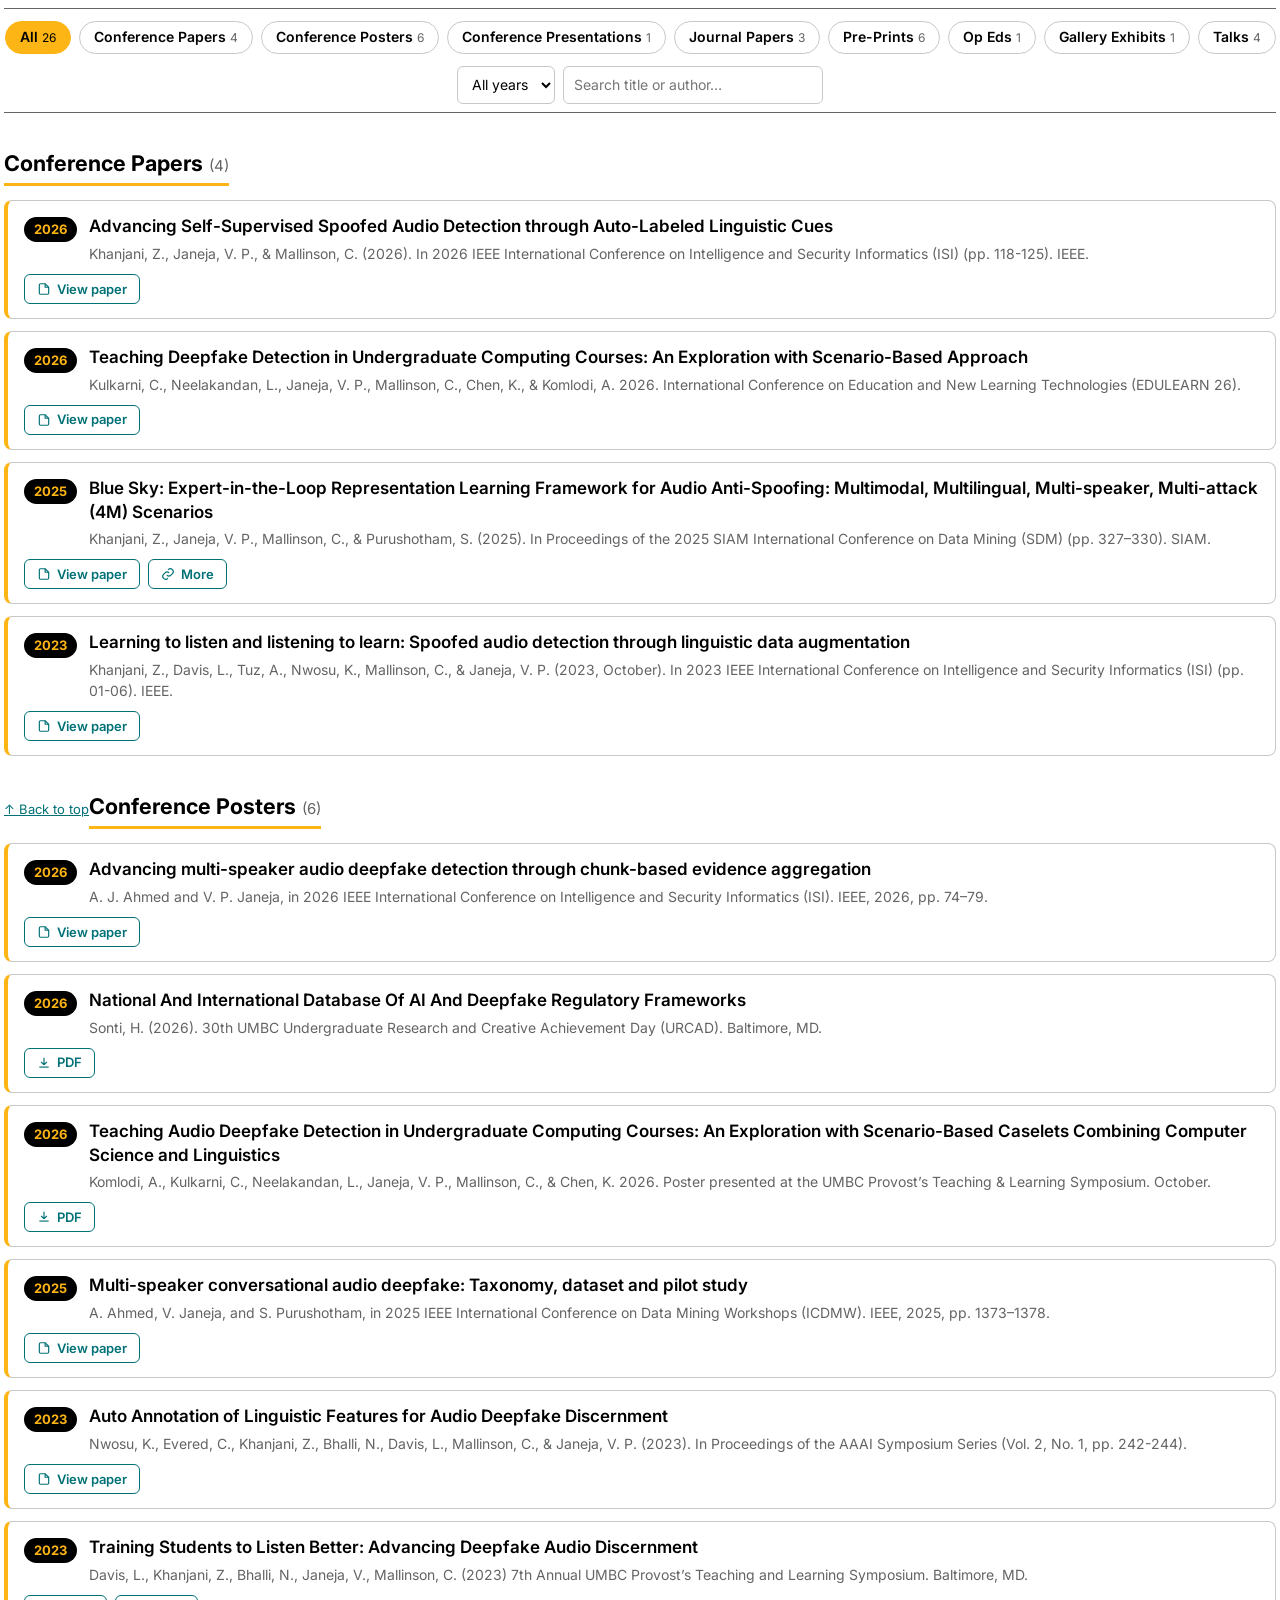
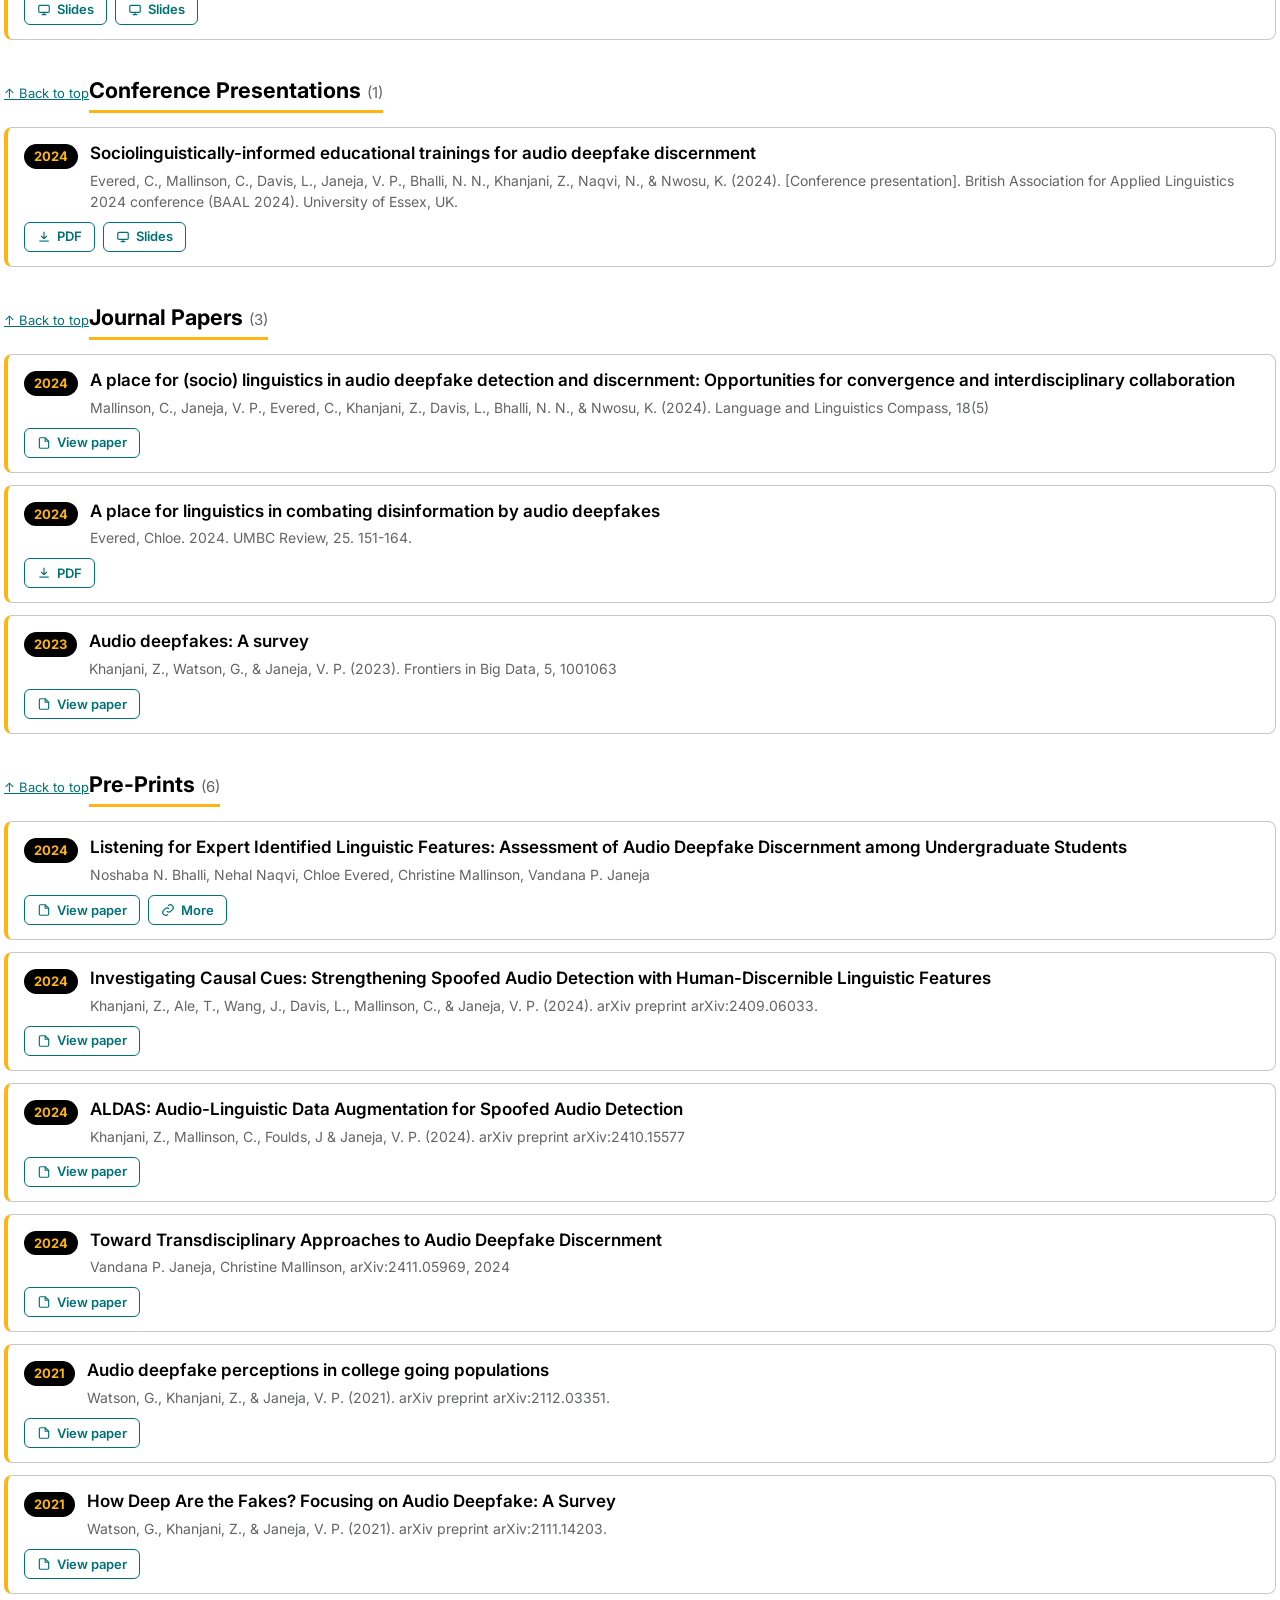
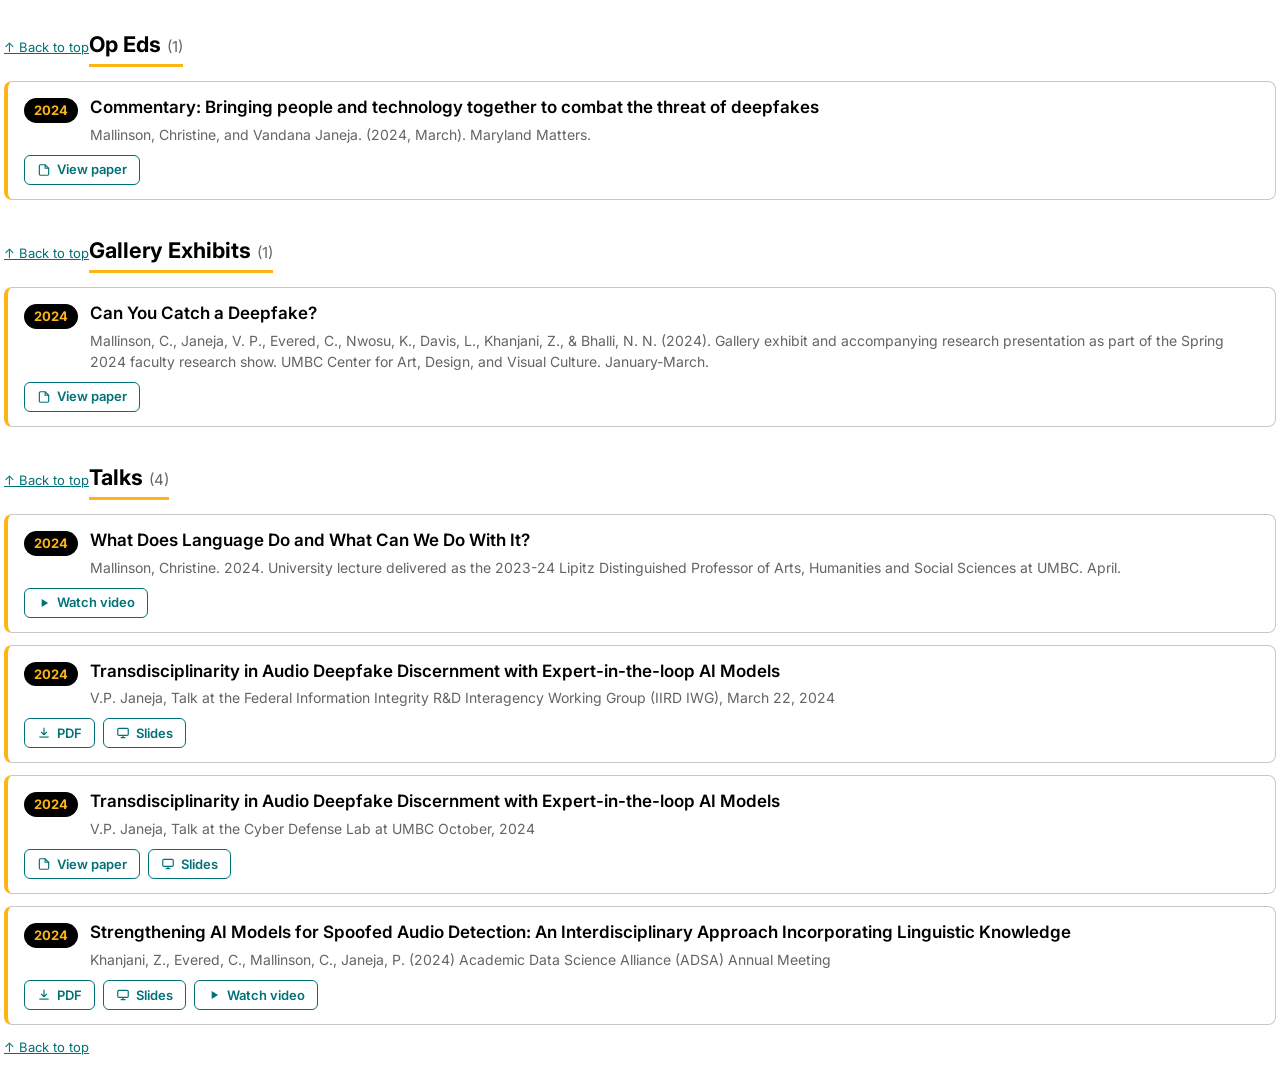
==== commit f8a5d160: "Publications: section buttons jump to sections instead of filtering" ====
--- a/pages/publications/index.html
+++ b/pages/publications/index.html
@@ -64,6 +64,7 @@
   .status{color:var(--muted);padding:16px 0}
   .video{position:relative;width:100%;max-width:560px;aspect-ratio:16/9;margin:12px 0 0;background:#f2f2f2}
   .video iframe{position:absolute;inset:0;width:100%;height:100%;border:0}
+  .totop{display:inline-block;font-size:13px;margin:4px 0 8px}
 </style>
 </head>
 <body>
@@ -194,6 +195,13 @@
   b.lastChild.textContent="Hide video";
 });
 
+// "Back to top" under each section goes back to the filter buttons
+document.addEventListener("click",e=>{
+  if(!e.target.closest(".totop")) return;
+  e.preventDefault();
+  try{ document.getElementById("nav").scrollIntoView({behavior:"smooth",block:"start"}); }catch(ex){}
+});
+
 function groupAll(){
   const groups=SECTIONS.map(([key,title,id])=>({title,id,items:ALL.filter(p=>norm(p.type)===norm(key))}));
   const known=new Set(SECTIONS.map(s=>norm(s[0])));
@@ -220,7 +228,7 @@
   if(!groups.length){ nav.innerHTML=""; return; }
   const years=[...new Set(ALL.map(p=>p.year).filter(Boolean))].sort((a,b)=>b-a);
   const chip=(id,label,n)=>`<button type="button" class="chip" data-sec="${id}" aria-pressed="${F.section===id}">${esc(label)}<span class="n">${n}</span></button>`;
-  nav.innerHTML='<hr><div class="filters"><div class="chips" role="group" aria-label="Filter by type">'
+  nav.innerHTML='<hr><div class="filters"><div class="chips" role="group" aria-label="Jump to section">'
     + chip("all","All",ALL.length)
     + groups.map(g=>chip(g.id,g.title,g.items.length)).join("")
     + '</div><div class="tools">'
@@ -230,12 +238,16 @@
     + `<input id="q" type="search" placeholder="Search title or author…" aria-label="Search publications" value="${esc(F.q)}">`
     + '</div></div><hr>';
   // after a filter change, go back to the top of the list
-  const toTop=()=>{ try{ window.scrollTo({top:0,behavior:"smooth"}); }catch(e){} };
+  const toTop=()=>{ try{ nav.scrollIntoView({behavior:"smooth",block:"start"}); }catch(e){} };
+  // section buttons jump to their section instead of hiding the others,
+  // so the page keeps its full height and no empty space is left below
   nav.querySelectorAll('.chip').forEach(b=>b.onclick=()=>{
-    F.section=b.dataset.sec; render(); toTop();
-    const a=document.querySelector(`.chip[data-sec="${F.section}"]`);
+    F.section=b.dataset.sec;
+    nav.querySelectorAll('.chip').forEach(c=>c.setAttribute('aria-pressed', c===b));
+    const target = F.section==="all" ? nav : document.getElementById(F.section);
+    if(target){ try{ target.scrollIntoView({behavior:"smooth",block:"start"}); }catch(e){} }
     // keep the chosen button visible in the swipeable row (phones)
-    if(a){ const row=a.parentNode; row.scrollLeft=a.offsetLeft-row.offsetLeft-(row.clientWidth-a.offsetWidth)/2; }
+    const row=b.parentNode; row.scrollLeft=b.offsetLeft-row.offsetLeft-(row.clientWidth-b.offsetWidth)/2;
   });
   nav.querySelector('#year').onchange=e=>{ F.year=e.target.value; render(); toTop(); };
   nav.querySelector('#q').oninput=e=>{ F.q=e.target.value.trim(); drawList(groupAll()); };
@@ -244,14 +256,13 @@
 function drawList(groups){
   const list=document.getElementById('list');
   const vis=groups
-    .filter(g=>F.section==="all"||g.id===F.section)
     .map(g=>({...g,items:g.items.filter(passes)}))
     .filter(g=>g.items.length);
   const n=vis.reduce((a,g)=>a+g.items.length,0);
-  const filtered=F.section!=="all"||F.year!=="all"||F.q;
+  const filtered=F.year!=="all"||F.q;
   document.getElementById('count').textContent = filtered ? `Showing ${n} of ${ALL.length}` : "";
   list.innerHTML = vis.length ? vis.map(g=>
-    `<h3 id="${g.id}">${esc(g.title)}<span class="n">(${g.items.length})</span></h3><ul class="cards">`+g.items.map(cardHTML).join("")+`</ul>`).join("")
+    `<h3 id="${g.id}">${esc(g.title)}<span class="n">(${g.items.length})</span></h3><ul class="cards">`+g.items.map(cardHTML).join("")+`</ul><a href="#" class="totop">↑ Back to top</a>`).join("")
     : `<p class="status">${ALL.length?"No publications match these filters.":"No publications to show."}</p>`;
   if(F.q) highlight(list, F.q);
 }
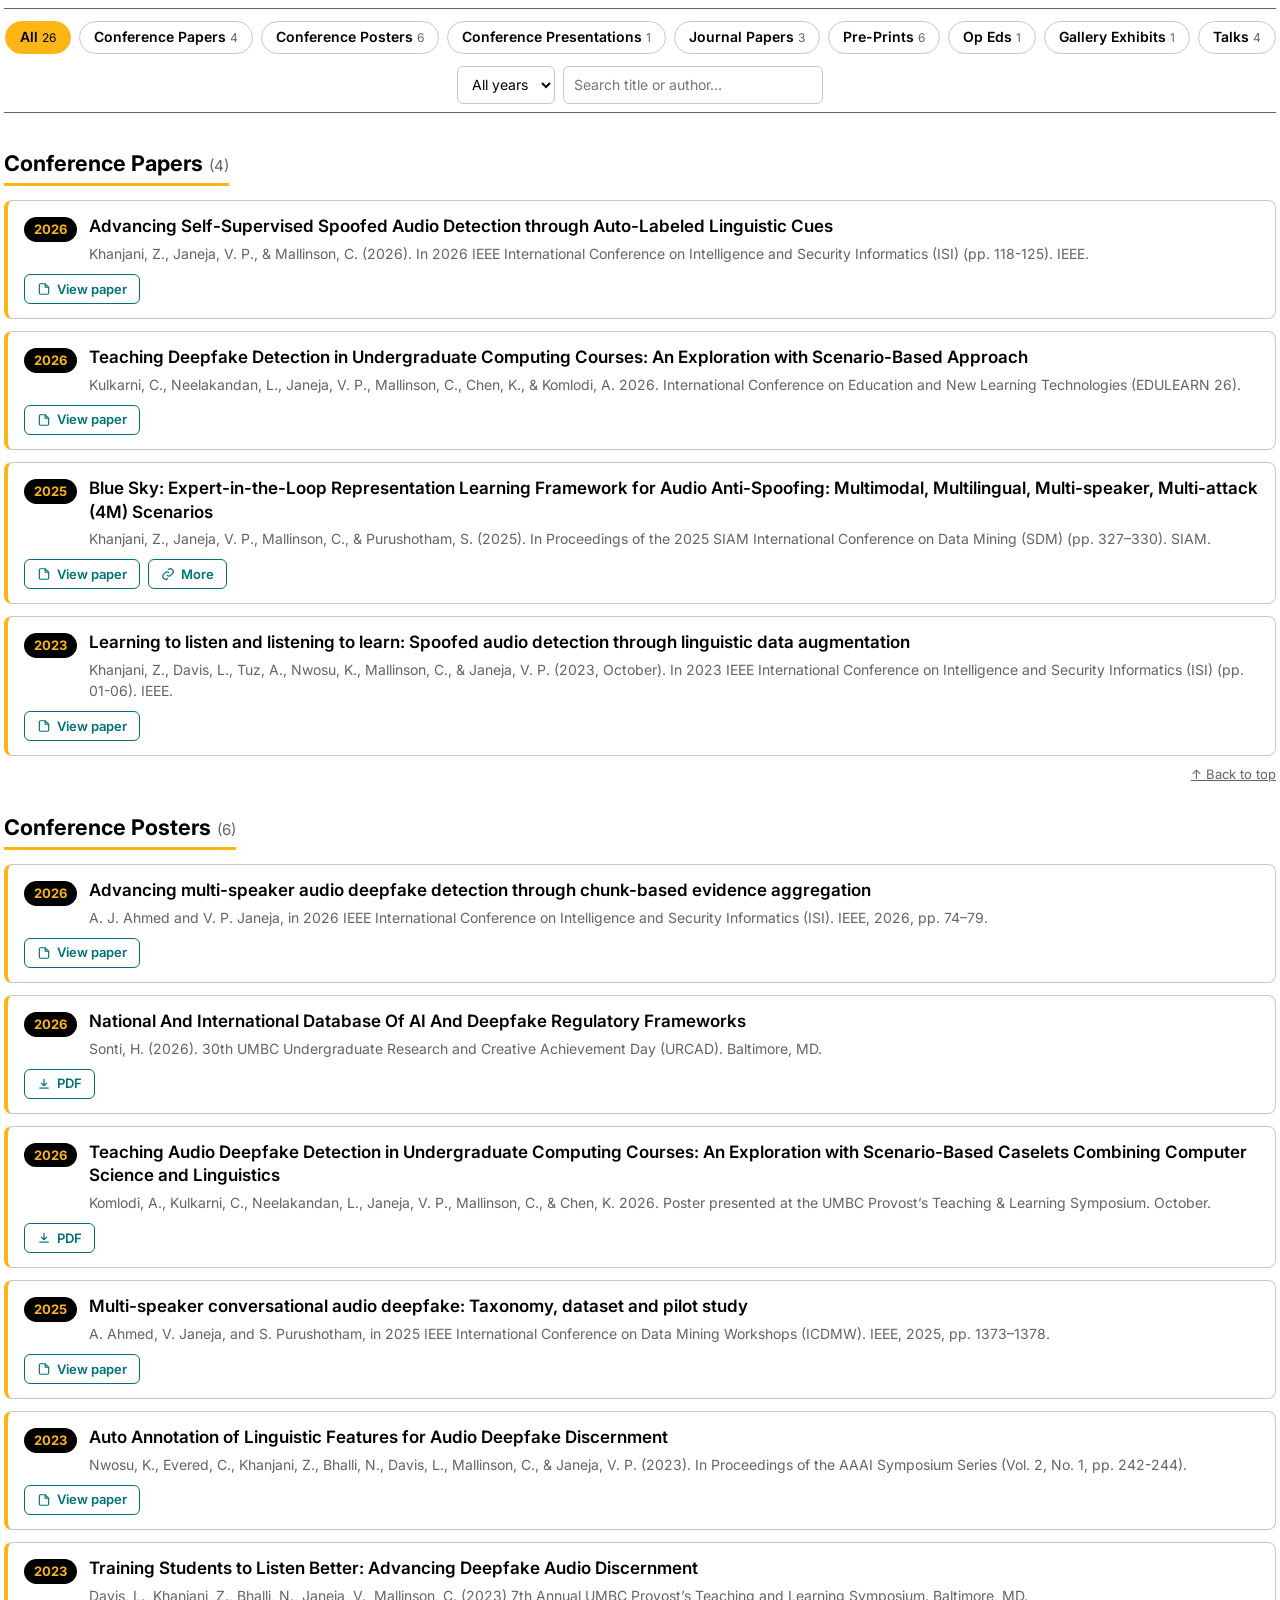
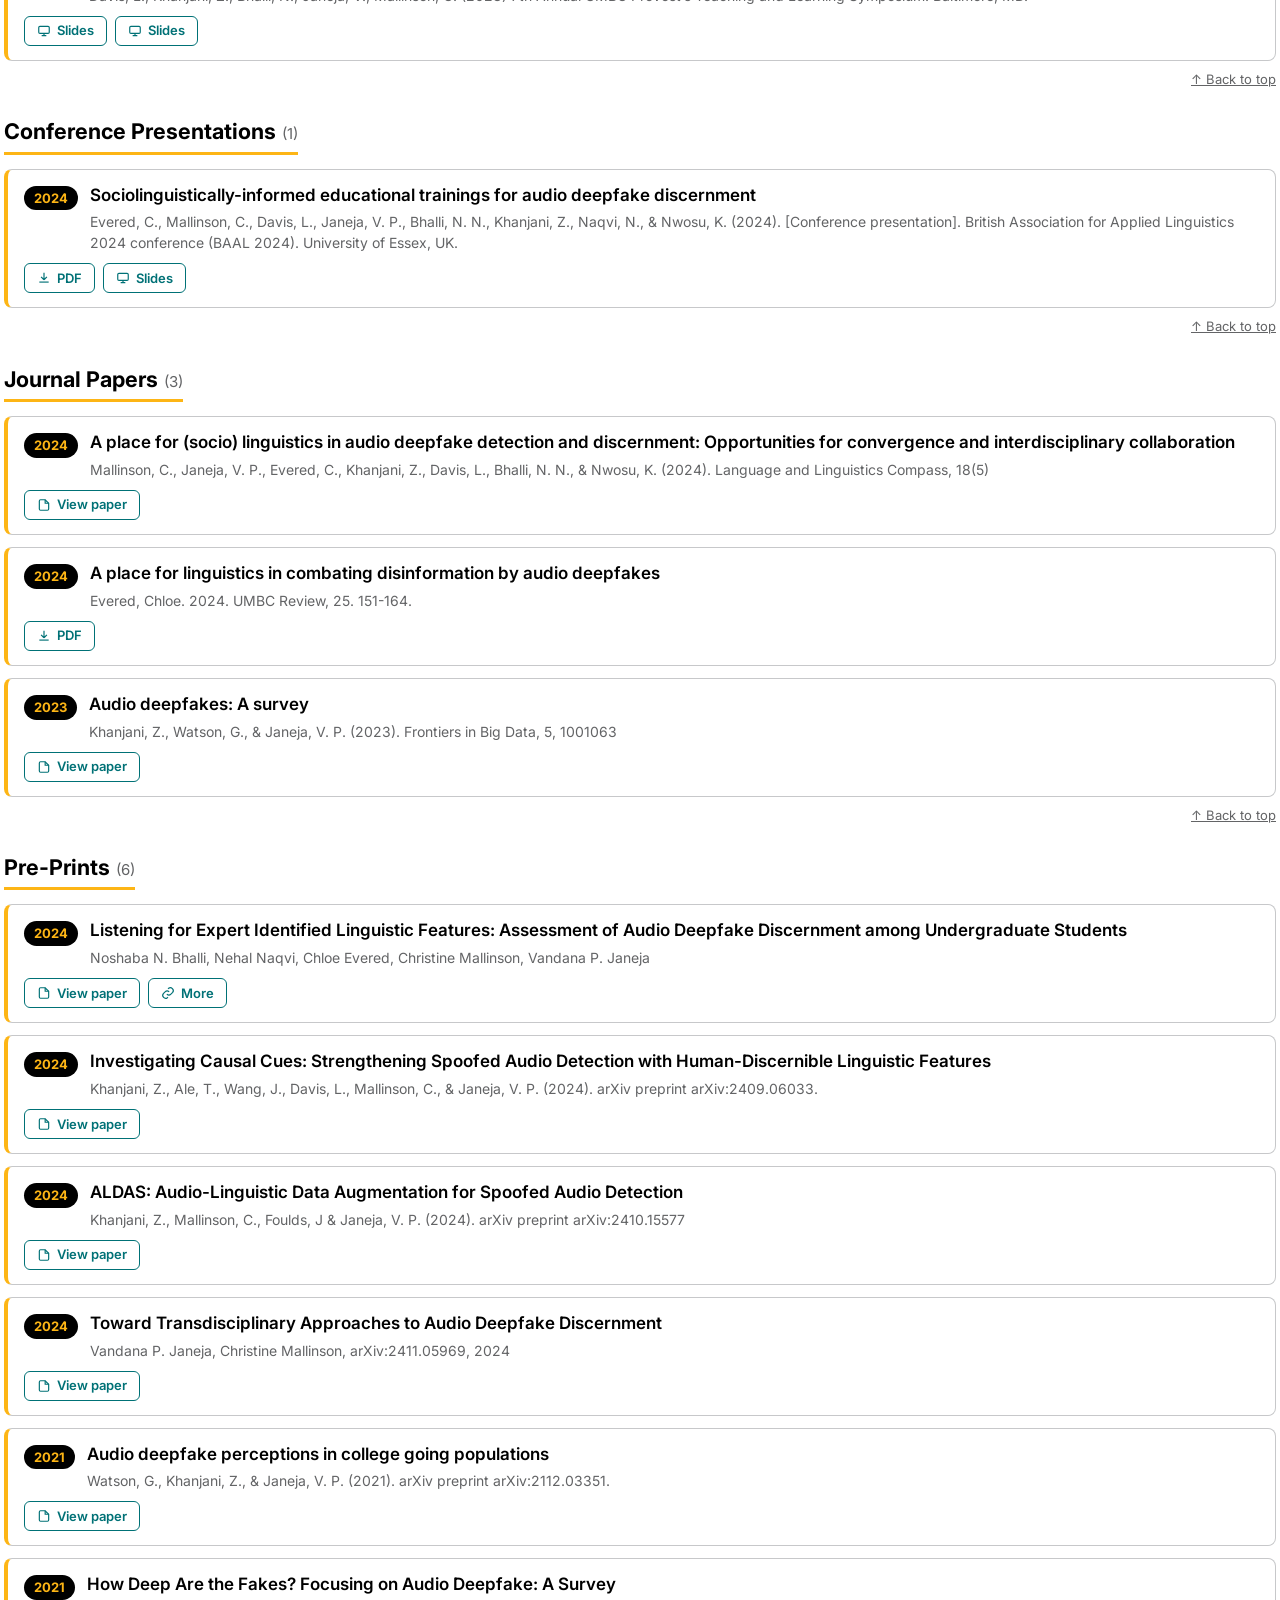
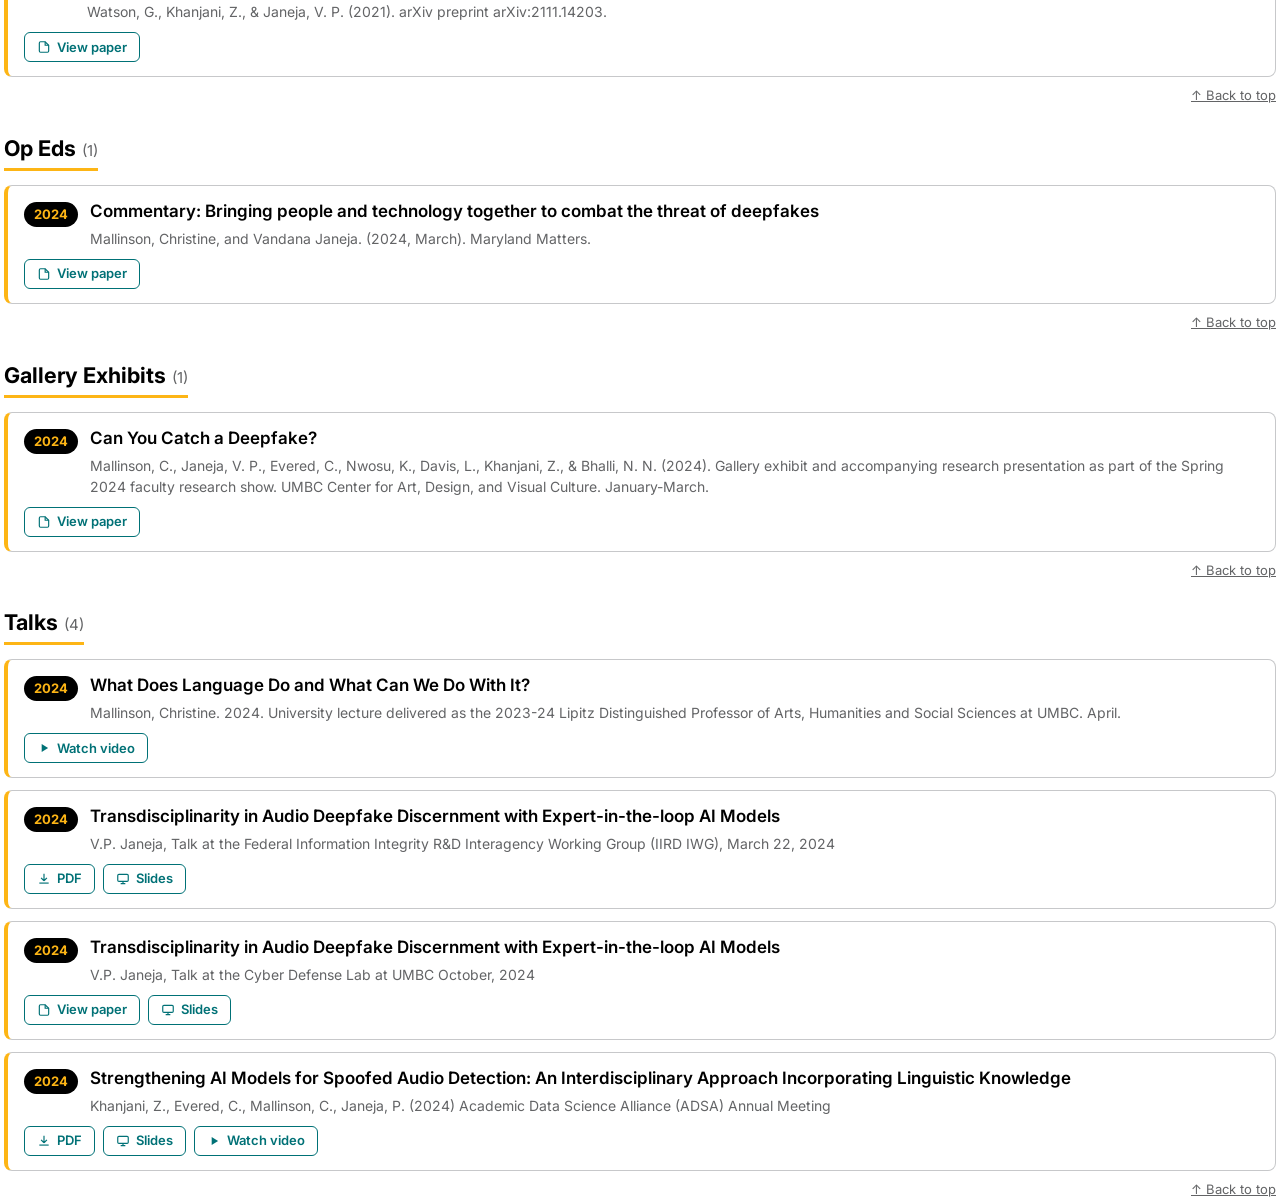
==== commit 796cd380: "Publications: Move Back to top link to its own line" ====
--- a/pages/publications/index.html
+++ b/pages/publications/index.html
@@ -64,7 +64,9 @@
   .status{color:var(--muted);padding:16px 0}
   .video{position:relative;width:100%;max-width:560px;aspect-ratio:16/9;margin:12px 0 0;background:#f2f2f2}
   .video iframe{position:absolute;inset:0;width:100%;height:100%;border:0}
-  .totop{display:inline-block;font-size:13px;margin:4px 0 8px}
+  /* "Back to top": its own line, right-aligned under the section's cards */
+  .totop{display:block;width:max-content;margin:6px 0 0 auto;font-size:13px;color:var(--muted)}
+  .totop:hover{color:var(--link)}
 </style>
 </head>
 <body>
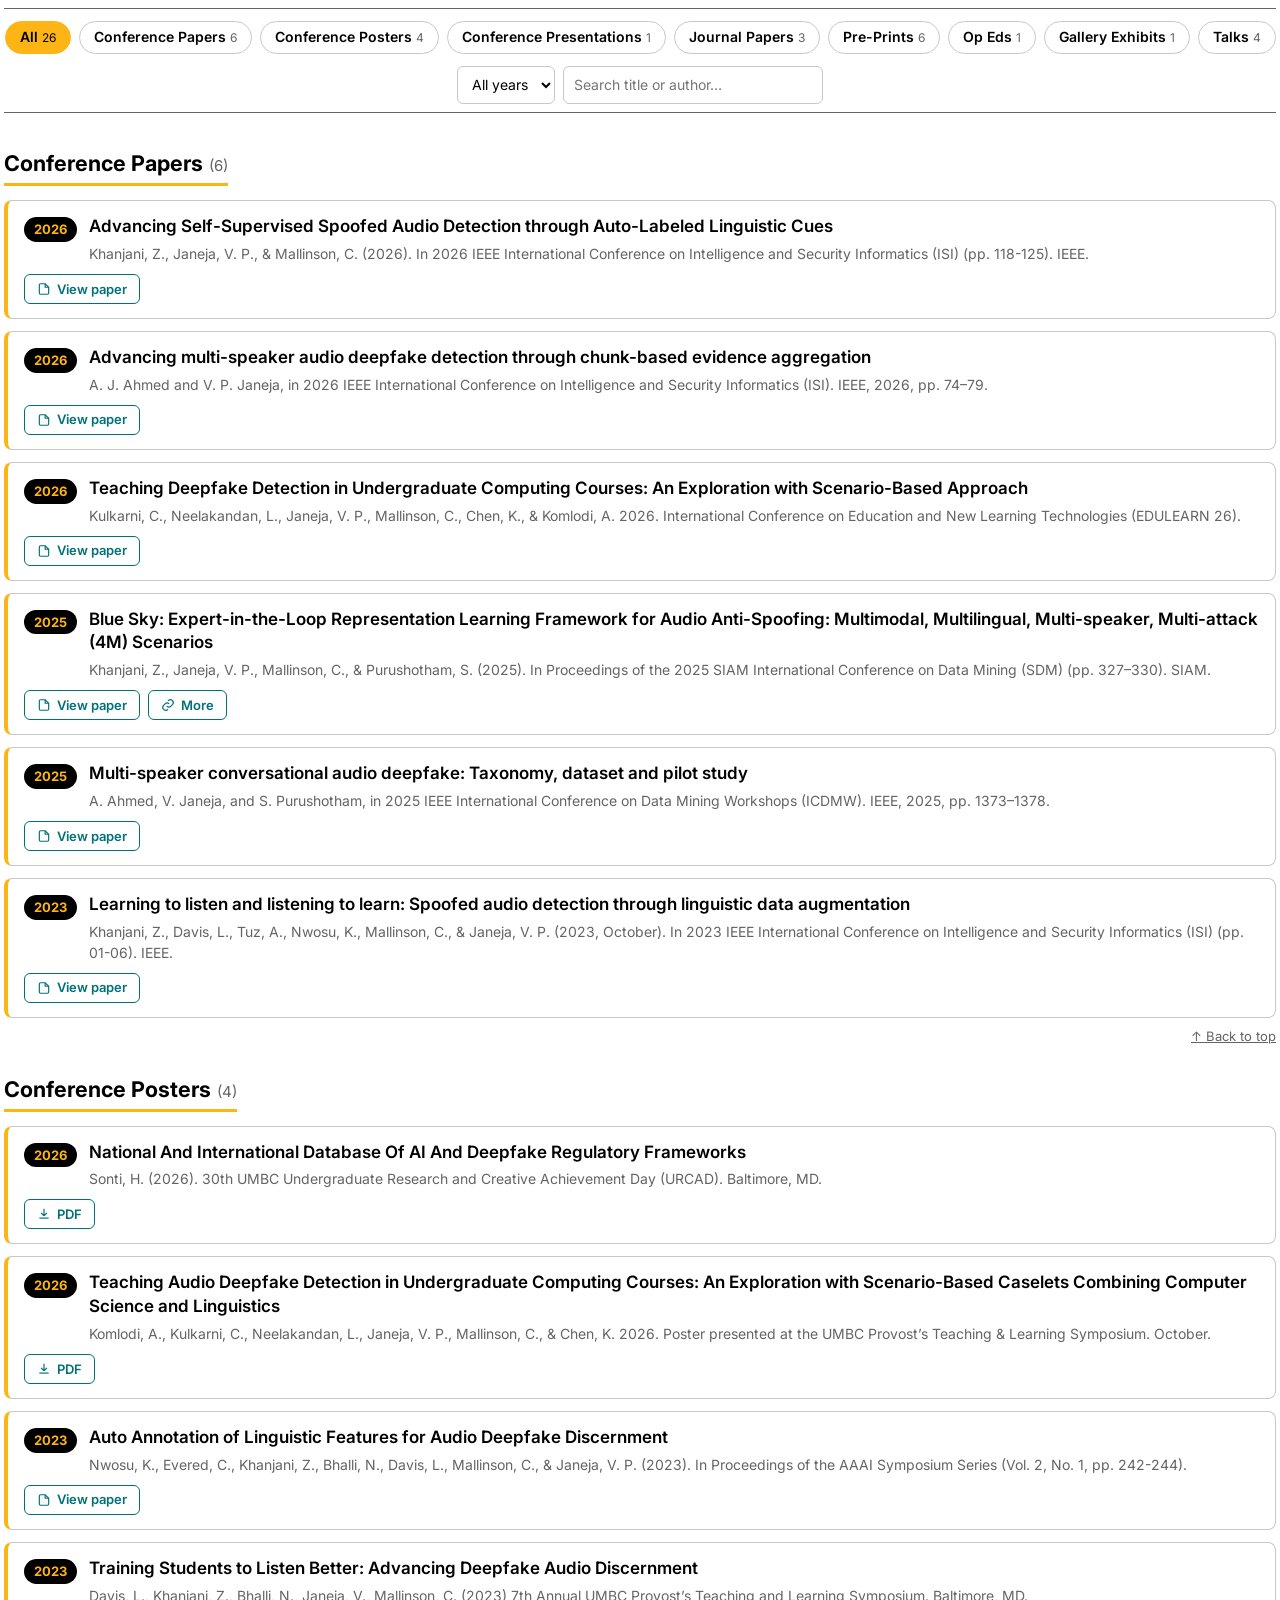
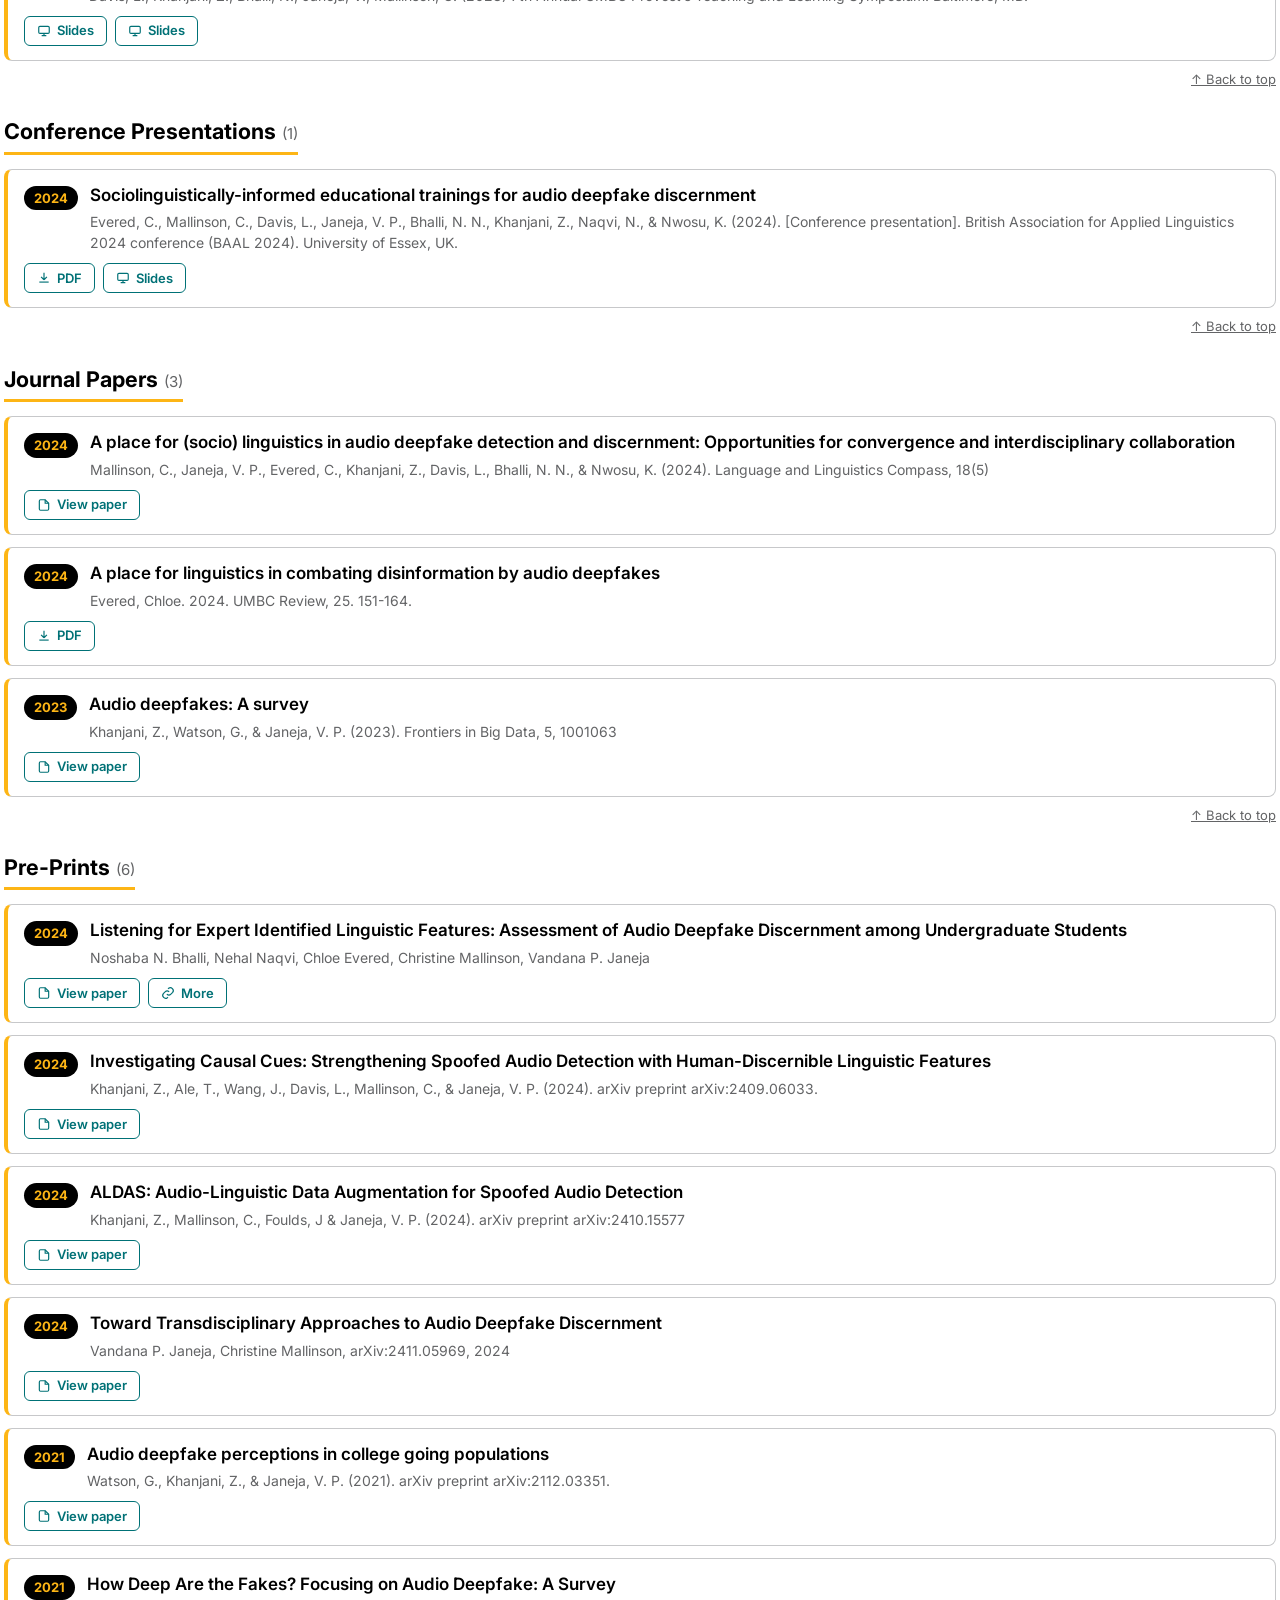
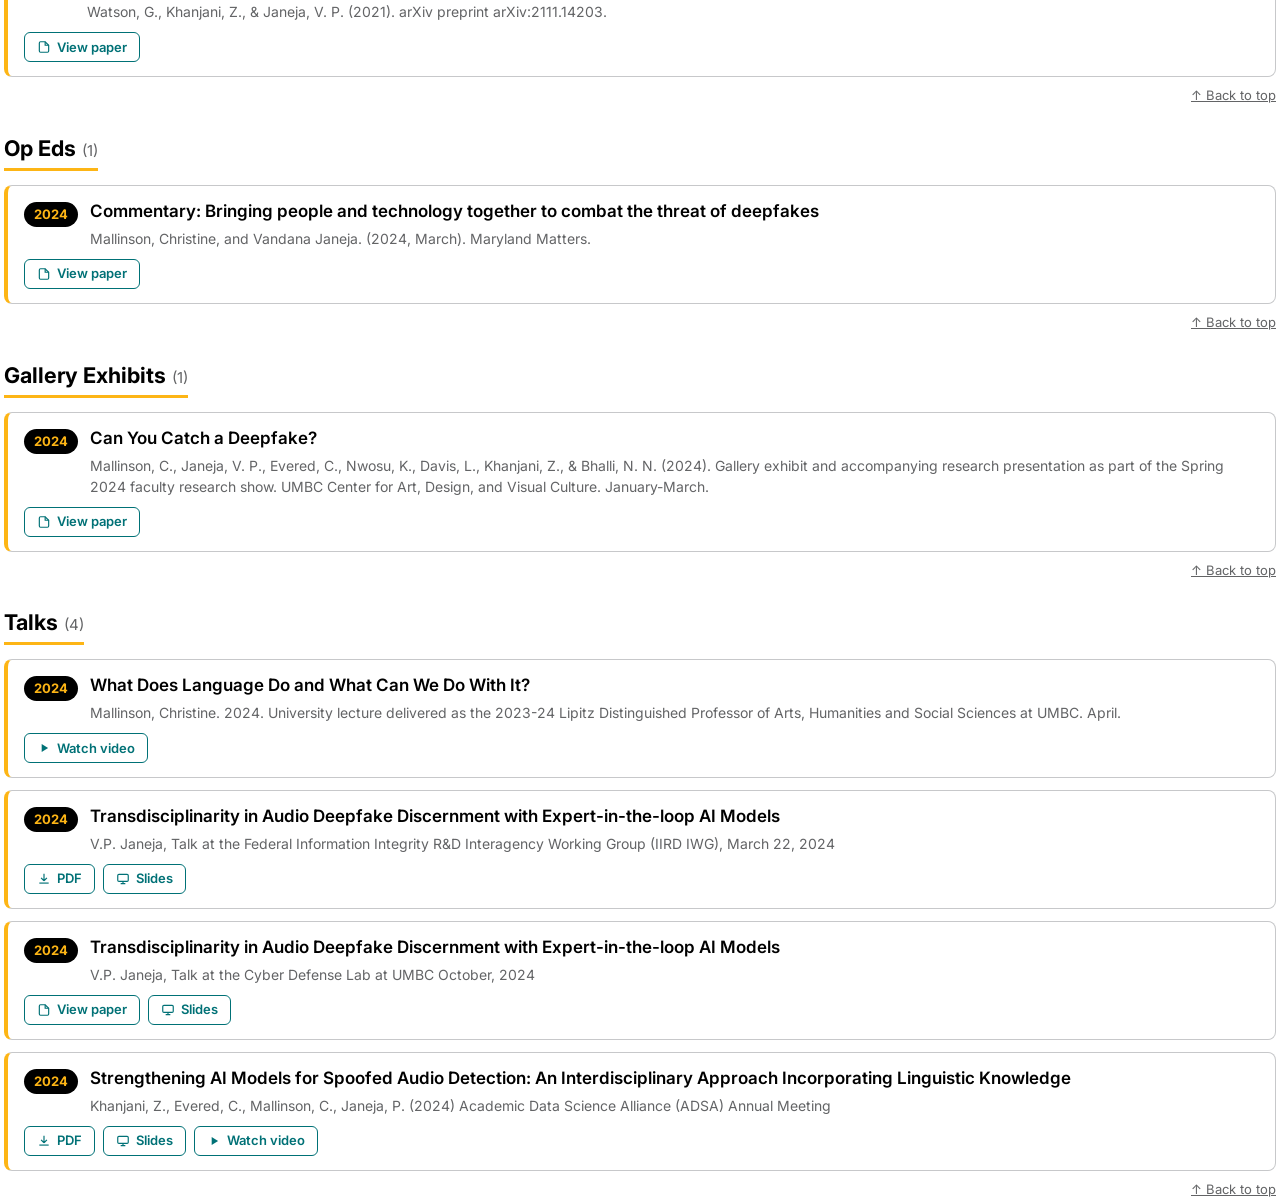
==== commit f1b69b34: "Publications: reformat CSS for readability (no visual change)" ====
--- a/pages/publications/index.html
+++ b/pages/publications/index.html
@@ -1,345 +1,632 @@
 <!doctype html>
 <html lang="en">
+
 <head>
-<meta charset="utf-8">
-<meta name="viewport" content="width=device-width, initial-scale=1">
-<title>CISAAD Publications</title>
-<link rel="preconnect" href="https://fonts.googleapis.com">
-<link rel="preconnect" href="https://fonts.gstatic.com" crossorigin>
-<link href="https://fonts.googleapis.com/css2?family=Inter:wght@400;600;700&display=swap" rel="stylesheet" media="print" onload="this.media='all'">
-<style>
-  /* UMBC brand (styleguide.umbc.edu): Inter; primary Black + Gold;
+  <meta charset="utf-8">
+  <meta name="viewport" content="width=device-width, initial-scale=1">
+  <title>CISAAD Publications</title>
+  <link rel="preconnect" href="https://fonts.googleapis.com">
+  <link rel="preconnect" href="https://fonts.gstatic.com" crossorigin>
+  <link href="https://fonts.googleapis.com/css2?family=Inter:wght@400;600;700&display=swap" rel="stylesheet"
+    media="print" onload="this.media='all'">
+  <style>
+    /* UMBC brand (styleguide.umbc.edu): Inter; primary Black + Gold;
      secondary AOK Teal (links), Dark Gray (muted text), Light Gray (lines) as accents only.
      Gold is never used as text on white, and white text is never put on gold. */
-  :root{--text:#000;--muted:#636466;--rule:#636466;--link:#007176;--bg:#fff;
-        --gold:#fdb515;--gold-tint:#fee9b3;--line:#c7c8ca;--soft:#f4f4f5}
-  *{box-sizing:border-box}
-  html,body{margin:0;background:var(--bg)}
-  body{color:var(--text);font:16px/1.6 "Inter var","Inter","Helvetica Neue",Helvetica,Arial,sans-serif}
-  .wrap{padding:0 4px}
-  a{color:var(--link);text-decoration:underline}
-  a:hover{text-decoration:none}
-  hr{border:0;border-top:1px solid var(--rule);margin:8px 0}
-  /* filter bar: section buttons + year + search */
-  .filters{margin:12px 0 4px}
-  .chips{display:flex;flex-wrap:wrap;gap:8px;justify-content:center}
-  .chip{font:inherit;font-size:14px;font-weight:600;line-height:1.2;padding:7px 14px;border:1px solid var(--line);border-radius:999px;background:#fff;color:var(--text);cursor:pointer;transition:background .15s,border-color .15s}
-  .chip:hover{border-color:var(--gold);background:#fff8e6}
-  .chip[aria-pressed="true"]{background:var(--gold);border-color:var(--gold);color:#000}
-  .chip .n{font-size:12px;font-weight:400;color:var(--muted);margin-left:4px}
-  .chip[aria-pressed="true"] .n{color:#000}
-  .tools{display:flex;flex-wrap:wrap;gap:8px;justify-content:center;margin:12px 0 8px}
-  .tools select,.tools input{font:inherit;font-size:14px;padding:7px 10px;border:1px solid var(--line);border-radius:6px;background:#fff;color:var(--text)}
-  .tools input{width:260px;max-width:100%}
-  .tools select:focus,.tools input:focus,.chip:focus-visible{outline:2px solid var(--link);outline-offset:2px}
-  mark{background:var(--gold-tint);color:#000;padding:0 1px;border-radius:2px;box-shadow:inset 0 -2px 0 var(--gold)}
-  /* filter bar stays at the top while the list scrolls */
-  #nav{position:sticky;top:0;z-index:5;background:var(--bg)}
-  #nav hr:last-child{margin-bottom:0}
-  @media (max-width:600px){
-    /* phones: one swipeable row of filter buttons instead of four rows */
-    .chips{flex-wrap:nowrap;justify-content:flex-start;overflow-x:auto;padding:2px 2px 6px;scrollbar-width:none;-webkit-overflow-scrolling:touch}
-    .chips::-webkit-scrollbar{display:none}
-    .chip{flex:none}
-    .tools{flex-wrap:nowrap}
-    .tools select{flex:none}
-    .tools input{flex:1;width:auto;min-width:0}
-  }
-  .count{text-align:center;color:var(--muted);font-size:14px;margin:4px 0 8px}
-  h3{font-size:21.6px;line-height:1.3;font-weight:700;margin:28px 0 14px;scroll-margin-top:8px;padding-bottom:6px;border-bottom:3px solid var(--gold);display:inline-block}
-  /* publication cards */
-  .cards{list-style:none;margin:0 0 8px;padding:0;display:flex;flex-direction:column;gap:12px}
-  .card{border:1px solid var(--line);border-left:4px solid var(--gold);border-radius:8px;padding:14px 16px;background:#fff;transition:box-shadow .15s}
-  .card:hover{box-shadow:0 2px 10px rgba(0,0,0,.08)}
-  .card-top{display:flex;gap:12px;align-items:flex-start}
-  .year{flex:none;font-size:13px;font-weight:700;color:var(--gold);background:#000;border-radius:999px;padding:2px 10px;margin-top:2px}
-  .pub-text{flex:1;min-width:0;overflow-wrap:anywhere;font-size:15px;line-height:1.55}
-  .pub-title{font-size:17px;font-weight:600;line-height:1.4;color:var(--text);margin:0 0 4px}
-  .pub-meta{font-size:14px;color:var(--muted);line-height:1.5}
-  .actions{display:flex;flex-wrap:wrap;gap:8px;margin-top:10px}
-  .btn{display:inline-flex;align-items:center;gap:6px;font:inherit;font-size:13px;font-weight:600;line-height:1;padding:7px 12px;border-radius:6px;border:1px solid var(--link);color:var(--link);background:#fff;text-decoration:none;cursor:pointer}
-  .btn:hover{background:var(--link);color:#fff;text-decoration:none}
-  .btn svg{width:14px;height:14px;flex:none}
-  h3 .n{font-size:15px;font-weight:400;color:var(--muted);margin-left:6px}
-  .status{color:var(--muted);padding:16px 0}
-  .video{position:relative;width:100%;max-width:560px;aspect-ratio:16/9;margin:12px 0 0;background:#f2f2f2}
-  .video iframe{position:absolute;inset:0;width:100%;height:100%;border:0}
-  /* "Back to top": its own line, right-aligned under the section's cards */
-  .totop{display:block;width:max-content;margin:6px 0 0 auto;font-size:13px;color:var(--muted)}
-  .totop:hover{color:var(--link)}
-</style>
+    :root {
+      --text: #000;
+      --muted: #636466;
+      --rule: #636466;
+      --link: #007176;
+      --bg: #fff;
+      --gold: #fdb515;
+      --gold-tint: #fee9b3;
+      --line: #c7c8ca;
+      --soft: #f4f4f5
+    }
+
+    * {
+      box-sizing: border-box
+    }
+
+    html,
+    body {
+      margin: 0;
+      background: var(--bg)
+    }
+
+    body {
+      color: var(--text);
+      font: 16px/1.6 "Inter var", "Inter", "Helvetica Neue", Helvetica, Arial, sans-serif
+    }
+
+    .wrap {
+      padding: 0 4px
+    }
+
+    a {
+      color: var(--link);
+      text-decoration: underline
+    }
+
+    a:hover {
+      text-decoration: none
+    }
+
+    hr {
+      border: 0;
+      border-top: 1px solid var(--rule);
+      margin: 8px 0
+    }
+
+    /* filter bar: section buttons + year + search */
+    .filters {
+      margin: 12px 0 4px
+    }
+
+    .chips {
+      display: flex;
+      flex-wrap: wrap;
+      gap: 8px;
+      justify-content: center
+    }
+
+    .chip {
+      font: inherit;
+      font-size: 14px;
+      font-weight: 600;
+      line-height: 1.2;
+      padding: 7px 14px;
+      border: 1px solid var(--line);
+      border-radius: 999px;
+      background: #fff;
+      color: var(--text);
+      cursor: pointer;
+      transition: background .15s, border-color .15s
+    }
+
+    .chip:hover {
+      border-color: var(--gold);
+      background: #fff8e6
+    }
+
+    .chip[aria-pressed="true"] {
+      background: var(--gold);
+      border-color: var(--gold);
+      color: #000
+    }
+
+    .chip .n {
+      font-size: 12px;
+      font-weight: 400;
+      color: var(--muted);
+      margin-left: 4px
+    }
+
+    .chip[aria-pressed="true"] .n {
+      color: #000
+    }
+
+    .tools {
+      display: flex;
+      flex-wrap: wrap;
+      gap: 8px;
+      justify-content: center;
+      margin: 12px 0 8px
+    }
+
+    .tools select,
+    .tools input {
+      font: inherit;
+      font-size: 14px;
+      padding: 7px 10px;
+      border: 1px solid var(--line);
+      border-radius: 6px;
+      background: #fff;
+      color: var(--text)
+    }
+
+    .tools input {
+      width: 260px;
+      max-width: 100%
+    }
+
+    .tools select:focus,
+    .tools input:focus,
+    .chip:focus-visible {
+      outline: 2px solid var(--link);
+      outline-offset: 2px
+    }
+
+    mark {
+      background: var(--gold-tint);
+      color: #000;
+      padding: 0 1px;
+      border-radius: 2px;
+      box-shadow: inset 0 -2px 0 var(--gold)
+    }
+
+    /* filter bar stays at the top while the list scrolls */
+    #nav {
+      position: sticky;
+      top: 0;
+      z-index: 5;
+      background: var(--bg)
+    }
+
+    #nav hr:last-child {
+      margin-bottom: 0
+    }
+
+    @media (max-width:600px) {
+
+      /* phones: one swipeable row of filter buttons instead of four rows */
+      .chips {
+        flex-wrap: nowrap;
+        justify-content: flex-start;
+        overflow-x: auto;
+        padding: 2px 2px 6px;
+        scrollbar-width: none;
+        -webkit-overflow-scrolling: touch
+      }
+
+      .chips::-webkit-scrollbar {
+        display: none
+      }
+
+      .chip {
+        flex: none
+      }
+
+      .tools {
+        flex-wrap: nowrap
+      }
+
+      .tools select {
+        flex: none
+      }
+
+      .tools input {
+        flex: 1;
+        width: auto;
+        min-width: 0
+      }
+    }
+
+    .count {
+      text-align: center;
+      color: var(--muted);
+      font-size: 14px;
+      margin: 4px 0 8px
+    }
+
+    h3 {
+      font-size: 21.6px;
+      line-height: 1.3;
+      font-weight: 700;
+      margin: 28px 0 14px;
+      scroll-margin-top: 8px;
+      padding-bottom: 6px;
+      border-bottom: 3px solid var(--gold);
+      display: inline-block
+    }
+
+    /* publication cards */
+    .cards {
+      list-style: none;
+      margin: 0 0 8px;
+      padding: 0;
+      display: flex;
+      flex-direction: column;
+      gap: 12px
+    }
+
+    .card {
+      border: 1px solid var(--line);
+      border-left: 4px solid var(--gold);
+      border-radius: 8px;
+      padding: 14px 16px;
+      background: #fff;
+      transition: box-shadow .15s
+    }
+
+    .card:hover {
+      box-shadow: 0 2px 10px rgba(0, 0, 0, .08)
+    }
+
+    .card-top {
+      display: flex;
+      gap: 12px;
+      align-items: flex-start
+    }
+
+    .year {
+      flex: none;
+      font-size: 13px;
+      font-weight: 700;
+      color: var(--gold);
+      background: #000;
+      border-radius: 999px;
+      padding: 2px 10px;
+      margin-top: 2px
+    }
+
+    .pub-text {
+      flex: 1;
+      min-width: 0;
+      overflow-wrap: anywhere;
+      font-size: 15px;
+      line-height: 1.55
+    }
+
+    .pub-title {
+      font-size: 17px;
+      font-weight: 600;
+      line-height: 1.4;
+      color: var(--text);
+      margin: 0 0 4px
+    }
+
+    .pub-meta {
+      font-size: 14px;
+      color: var(--muted);
+      line-height: 1.5
+    }
+
+    .actions {
+      display: flex;
+      flex-wrap: wrap;
+      gap: 8px;
+      margin-top: 10px
+    }
+
+    .btn {
+      display: inline-flex;
+      align-items: center;
+      gap: 6px;
+      font: inherit;
+      font-size: 13px;
+      font-weight: 600;
+      line-height: 1;
+      padding: 7px 12px;
+      border-radius: 6px;
+      border: 1px solid var(--link);
+      color: var(--link);
+      background: #fff;
+      text-decoration: none;
+      cursor: pointer
+    }
+
+    .btn:hover {
+      background: var(--link);
+      color: #fff;
+      text-decoration: none
+    }
+
+    .btn svg {
+      width: 14px;
+      height: 14px;
+      flex: none
+    }
+
+    h3 .n {
+      font-size: 15px;
+      font-weight: 400;
+      color: var(--muted);
+      margin-left: 6px
+    }
+
+    .status {
+      color: var(--muted);
+      padding: 16px 0
+    }
+
+    .video {
+      position: relative;
+      width: 100%;
+      max-width: 560px;
+      aspect-ratio: 16/9;
+      margin: 12px 0 0;
+      background: #f2f2f2
+    }
+
+    .video iframe {
+      position: absolute;
+      inset: 0;
+      width: 100%;
+      height: 100%;
+      border: 0
+    }
+
+    /* "Back to top": its own line, right-aligned under the section's cards */
+    .totop {
+      display: block;
+      width: max-content;
+      margin: 6px 0 0 auto;
+      font-size: 13px;
+      color: var(--muted)
+    }
+
+    .totop:hover {
+      color: var(--link)
+    }
+  </style>
 </head>
+
 <body>
-<div class="wrap">
-  <div id="nav"></div>
-  <p class="count" id="count" aria-live="polite"></p>
-  <div id="list"><p class="status">Loading publications…</p></div>
-</div>
-
-<script>
-/* ============ SETTINGS ============
-   SHEET_CSV_URL: "Publish to web" CSV link of the publications tab (live data).
-   SNAPSHOT_CSV: saved copy of the sheet next to this page (shown first, fast).
-   The copy is updated every hour by .github/workflows/update-publications.yml */
-const SHEET_CSV_URL = "https://docs.google.com/spreadsheets/d/e/2PACX-1vRso0GBCO-nlqSDNI56TACyZL2AKfRhADiAGdiAb7vWJ-eQsTswktN7kzXDPfDqoBkUODPf2jjn84_K/pub?gid=1070292077&single=true&output=csv";
-const SNAPSHOT_CSV = "publications.csv";
-/* ================================== */
-
-function parseCSV(text){
-  const rows=[]; let row=[], f="", q=false;
-  for(let i=0;i<text.length;i++){
-    const c=text[i];
-    if(q){
-      if(c=='"'){ if(text[i+1]=='"'){f+='"';i++;} else q=false; }
-      else f+=c;
-    }else if(c=='"') q=true;
-    else if(c==','){ row.push(f); f=""; }
-    else if(c=='\n'||c=='\r'){
-      if(c=='\r'&&text[i+1]=='\n') i++;
-      row.push(f); rows.push(row); row=[]; f="";
-    }else f+=c;
-  }
-  if(f!==""||row.length){ row.push(f); rows.push(row); }
-  const head=rows.shift().map(h=>h.trim());
-  return rows.filter(r=>r.some(v=>v.trim()!==""))
-    .map(r=>Object.fromEntries(head.map((h,i)=>[h,(r[i]||"").trim()])));
-}
-
-const isShown = v => /^(true|yes|y|1|x|✓|show)$/i.test(String(v||"").trim());
-const esc = s => String(s).replace(/[&<>"]/g,c=>({'&':'&amp;','<':'&lt;','>':'&gt;','"':'&quot;'}[c]));
-const urlsIn = s => (String(s||"").match(/https?:\/\/[^\s,]+/g)||[]);
-
-// Order of the sections on the page (conferences first)
-const SECTIONS = [
-  ["Conference Paper","Conference Papers","conf-papers"],
-  ["Conference Poster","Conference Posters","conf-posters"],
-  ["Conference Presentation","Conference Presentations","conf-ppt"],
-  ["Journal Paper","Journal Papers","journal-papers"],
-  ["Pre-print","Pre-Prints","pre-print"],
-  ["Op Ed","Op Eds","op-ed"],
-  ["Gallery Exhibit","Gallery Exhibits","gallery-ex"],
-  ["Talk","Talks","talks"]
-];
-// YouTube links are shown as an embedded player under the item
-function ytId(u){
-  const m=String(u).match(/(?:youtu\.be\/|youtube\.com\/(?:watch\?(?:.*&)?v=|embed\/|shorts\/|live\/))([\w-]{11})/);
-  return m?m[1]:null;
-}
-const norm = s => String(s||"").toLowerCase().replace(/[^a-z]/g,"").replace(/s$/,"");
-let ALL=[];
-// current filter choices
-const F={section:"all",year:"all",q:""};
-
-const ICON={
-  paper:'<svg viewBox="0 0 24 24" fill="none" stroke="currentColor" stroke-width="2"><path d="M14 3H6a2 2 0 0 0-2 2v14a2 2 0 0 0 2 2h12a2 2 0 0 0 2-2V9z"/><path d="M14 3v6h6"/></svg>',
-  pdf:'<svg viewBox="0 0 24 24" fill="none" stroke="currentColor" stroke-width="2"><path d="M12 3v12m0 0l-5-5m5 5l5-5"/><path d="M4 19h16"/></svg>',
-  slides:'<svg viewBox="0 0 24 24" fill="none" stroke="currentColor" stroke-width="2"><rect x="3" y="4" width="18" height="12" rx="2"/><path d="M12 16v4m-4 0h8"/></svg>',
-  link:'<svg viewBox="0 0 24 24" fill="none" stroke="currentColor" stroke-width="2"><path d="M10 14a5 5 0 0 0 7 0l3-3a5 5 0 0 0-7-7l-1 1"/><path d="M14 10a5 5 0 0 0-7 0l-3 3a5 5 0 0 0 7 7l1-1"/></svg>',
-  play:'<svg viewBox="0 0 24 24" fill="currentColor"><path d="M8 5v14l11-7z"/></svg>'
-};
-// picks a button label from the address
-function kind(u, main){
-  if(/\.pdf(\?|#|$)/i.test(u)) return ["pdf","PDF"];
-  if(/docs\.google\.com\/presentation/i.test(u)) return ["slides","Slides"];
-  if(ytId(u)) return ["play","Video"];
-  return main ? ["paper","View paper"] : ["link","More"];
-}
-const btn=(u,[ic,label])=>`<a class="btn" href="${esc(u)}" target="_blank" rel="noopener">${ICON[ic]}${label}</a>`;
-
-// takes the title out of the reference, so it is not shown twice
-function withoutTitle(ref,title){
-  if(!title) return ref;
-  const i=ref.toLowerCase().indexOf(title.toLowerCase());
-  if(i<0) return ref;
-  let a=ref.slice(0,i), b=ref.slice(i+title.length);
-  a=a.replace(/[\s"“”']+$/,"");
-  b=b.replace(/^[\s"“”'.,]+/,"").replace(/^[\s"“”'.,]+/,"");
-  return (a+(b?" "+b:"")).trim();
-}
-const linkify = s => esc(s).replace(/https?:\/\/[^\s<]+/g, u=>{
-    const clean=u.replace(/[.,;)]+$/,""); const tail=u.slice(clean.length);
-    return `<a href="${clean}" target="_blank" rel="noopener">${clean}</a>${tail}`;
-  });
-
-function cardHTML(p){
-  // with a Title: bold title + the rest of the reference in gray; without: the reference as before
-  let extra=p.extra, text;
-  if(p.title){
-    // long web addresses in the gray line become buttons instead
-    let meta=withoutTitle(p.ref,p.title);
-    const inMeta=(meta.match(/https?:\/\/[^\s,]+/g)||[]).map(u=>u.replace(/[.,;)]+$/,""));
-    meta=meta.replace(/,?\s*https?:\/\/[^\s,]+/g,"").replace(/[\s,]+$/,"");
-    extra=[...extra,...inMeta];
-    text=`<div class="pub-title">${esc(p.title)}</div><div class="pub-meta">${esc(meta)}</div>`;
-  } else text=linkify(p.ref);
-  const seen=new Set(); const btns=[];
-  [[p.link,true],...extra.map(u=>[u,false])].forEach(([u,main])=>{
-    if(!u||seen.has(u)) return; seen.add(u); btns.push(btn(u,kind(u,main)));
-  });
-  p.video.forEach(u=>{
-    btns.push(ytId(u)
-      ? `<button type="button" class="btn" data-yt="${ytId(u)}">${ICON.play}Watch video</button>`
-      : btn(u,["play","Video"]));
-  });
-  return `<li class="card"><div class="card-top">`
-    + (p.year?`<span class="year">${esc(p.year)}</span>`:"")
-    + `<div class="pub-text">${text}</div></div>`
-    + (btns.length?`<div class="actions">${btns.join("")}</div>`:"")
-    + `</li>`;
-}
-
-// "Watch video" opens the player inside the card
-document.addEventListener("click",e=>{
-  const b=e.target.closest("[data-yt]"); if(!b) return;
-  const card=b.closest(".card"); const open=card.querySelector(".video");
-  if(open){ open.remove(); b.lastChild.textContent="Watch video"; return; }
-  card.insertAdjacentHTML("beforeend",`<div class="video"><iframe src="https://www.youtube-nocookie.com/embed/${b.dataset.yt}?autoplay=1" title="Video" allow="accelerometer; autoplay; encrypted-media; gyroscope; picture-in-picture; fullscreen" allowfullscreen></iframe></div>`);
-  b.lastChild.textContent="Hide video";
-});
-
-// "Back to top" under each section goes back to the filter buttons
-document.addEventListener("click",e=>{
-  if(!e.target.closest(".totop")) return;
-  e.preventDefault();
-  try{ document.getElementById("nav").scrollIntoView({behavior:"smooth",block:"start"}); }catch(ex){}
-});
-
-function groupAll(){
-  const groups=SECTIONS.map(([key,title,id])=>({title,id,items:ALL.filter(p=>norm(p.type)===norm(key))}));
-  const known=new Set(SECTIONS.map(s=>norm(s[0])));
-  const other=ALL.filter(p=>!known.has(norm(p.type)));
-  if(other.length) groups.push({title:"Other",id:"other",items:other});
-  const shown=groups.filter(g=>g.items.length);
-  // newest first inside each section
-  shown.forEach(g=>g.items.sort((a,b)=>(parseInt(b.year)||0)-(parseInt(a.year)||0)));
-  return shown;
-}
-
-// does an item pass the year + search filters?
-function passes(p){
-  if(F.year!=="all" && p.year!==F.year) return false;
-  if(F.q){
-    const hay=(p.title+" "+p.ref+" "+p.type+" "+p.year).toLowerCase();
-    if(!F.q.toLowerCase().split(/\s+/).every(w=>hay.includes(w))) return false;
-  }
-  return true;
-}
-
-function drawFilters(groups){
-  const nav=document.getElementById('nav');
-  if(!groups.length){ nav.innerHTML=""; return; }
-  const years=[...new Set(ALL.map(p=>p.year).filter(Boolean))].sort((a,b)=>b-a);
-  const chip=(id,label,n)=>`<button type="button" class="chip" data-sec="${id}" aria-pressed="${F.section===id}">${esc(label)}<span class="n">${n}</span></button>`;
-  nav.innerHTML='<hr><div class="filters"><div class="chips" role="group" aria-label="Jump to section">'
-    + chip("all","All",ALL.length)
-    + groups.map(g=>chip(g.id,g.title,g.items.length)).join("")
-    + '</div><div class="tools">'
-    + '<select id="year" aria-label="Filter by year"><option value="all">All years</option>'
-    + years.map(y=>`<option value="${y}"${F.year===y?" selected":""}>${y}</option>`).join("")
-    + '</select>'
-    + `<input id="q" type="search" placeholder="Search title or author…" aria-label="Search publications" value="${esc(F.q)}">`
-    + '</div></div><hr>';
-  // after a filter change, go back to the top of the list
-  const toTop=()=>{ try{ nav.scrollIntoView({behavior:"smooth",block:"start"}); }catch(e){} };
-  // section buttons jump to their section instead of hiding the others,
-  // so the page keeps its full height and no empty space is left below
-  nav.querySelectorAll('.chip').forEach(b=>b.onclick=()=>{
-    F.section=b.dataset.sec;
-    nav.querySelectorAll('.chip').forEach(c=>c.setAttribute('aria-pressed', c===b));
-    const target = F.section==="all" ? nav : document.getElementById(F.section);
-    if(target){ try{ target.scrollIntoView({behavior:"smooth",block:"start"}); }catch(e){} }
-    // keep the chosen button visible in the swipeable row (phones)
-    const row=b.parentNode; row.scrollLeft=b.offsetLeft-row.offsetLeft-(row.clientWidth-b.offsetWidth)/2;
-  });
-  nav.querySelector('#year').onchange=e=>{ F.year=e.target.value; render(); toTop(); };
-  nav.querySelector('#q').oninput=e=>{ F.q=e.target.value.trim(); drawList(groupAll()); };
-}
-
-function drawList(groups){
-  const list=document.getElementById('list');
-  const vis=groups
-    .map(g=>({...g,items:g.items.filter(passes)}))
-    .filter(g=>g.items.length);
-  const n=vis.reduce((a,g)=>a+g.items.length,0);
-  const filtered=F.year!=="all"||F.q;
-  document.getElementById('count').textContent = filtered ? `Showing ${n} of ${ALL.length}` : "";
-  list.innerHTML = vis.length ? vis.map(g=>
-    `<h3 id="${g.id}">${esc(g.title)}<span class="n">(${g.items.length})</span></h3><ul class="cards">`+g.items.map(cardHTML).join("")+`</ul><a href="#" class="totop">↑ Back to top</a>`).join("")
-    : `<p class="status">${ALL.length?"No publications match these filters.":"No publications to show."}</p>`;
-  if(F.q) highlight(list, F.q);
-}
-
-// wraps the searched words in <mark> (only in visible text, never inside link addresses)
-function highlight(root, q){
-  const words=[...new Set(q.toLowerCase().split(/\s+/).filter(Boolean))]
-    .sort((a,b)=>b.length-a.length).map(w=>w.replace(/[.*+?^${}()|[\]\\]/g,"\\$&"));
-  if(!words.length) return;
-  const re=new RegExp("("+words.join("|")+")","gi");
-  const has=new RegExp(words.join("|"),"i");
-  const walker=document.createTreeWalker(root, NodeFilter.SHOW_TEXT, {
-    acceptNode:n=>n.parentNode.closest(".pub-text") && has.test(n.nodeValue)
-      ? NodeFilter.FILTER_ACCEPT : NodeFilter.FILTER_REJECT
-  });
-  const nodes=[]; while(walker.nextNode()) nodes.push(walker.currentNode);
-  nodes.forEach(n=>{
-    const frag=document.createDocumentFragment();
-    n.nodeValue.split(re).forEach((part,i)=>{
-      if(!part) return;
-      if(i%2){ const m=document.createElement("mark"); m.textContent=part; frag.appendChild(m); }
-      else frag.appendChild(document.createTextNode(part));
+  <div class="wrap">
+    <div id="nav"></div>
+    <p class="count" id="count" aria-live="polite"></p>
+    <div id="list">
+      <p class="status">Loading publications…</p>
+    </div>
+  </div>
+
+  <script>
+    /* ============ SETTINGS ============
+       SHEET_CSV_URL: "Publish to web" CSV link of the publications tab (live data).
+       SNAPSHOT_CSV: saved copy of the sheet next to this page (shown first, fast).
+       The copy is updated every hour by .github/workflows/update-publications.yml */
+    const SHEET_CSV_URL = "https://docs.google.com/spreadsheets/d/e/2PACX-1vRso0GBCO-nlqSDNI56TACyZL2AKfRhADiAGdiAb7vWJ-eQsTswktN7kzXDPfDqoBkUODPf2jjn84_K/pub?gid=1070292077&single=true&output=csv";
+    const SNAPSHOT_CSV = "publications.csv";
+    /* ================================== */
+
+    function parseCSV(text) {
+      const rows = []; let row = [], f = "", q = false;
+      for (let i = 0; i < text.length; i++) {
+        const c = text[i];
+        if (q) {
+          if (c == '"') { if (text[i + 1] == '"') { f += '"'; i++; } else q = false; }
+          else f += c;
+        } else if (c == '"') q = true;
+        else if (c == ',') { row.push(f); f = ""; }
+        else if (c == '\n' || c == '\r') {
+          if (c == '\r' && text[i + 1] == '\n') i++;
+          row.push(f); rows.push(row); row = []; f = "";
+        } else f += c;
+      }
+      if (f !== "" || row.length) { row.push(f); rows.push(row); }
+      const head = rows.shift().map(h => h.trim());
+      return rows.filter(r => r.some(v => v.trim() !== ""))
+        .map(r => Object.fromEntries(head.map((h, i) => [h, (r[i] || "").trim()])));
+    }
+
+    const isShown = v => /^(true|yes|y|1|x|✓|show)$/i.test(String(v || "").trim());
+    const esc = s => String(s).replace(/[&<>"]/g, c => ({ '&': '&amp;', '<': '&lt;', '>': '&gt;', '"': '&quot;' }[c]));
+    const urlsIn = s => (String(s || "").match(/https?:\/\/[^\s,]+/g) || []);
+
+    // Order of the sections on the page (conferences first)
+    const SECTIONS = [
+      ["Conference Paper", "Conference Papers", "conf-papers"],
+      ["Conference Poster", "Conference Posters", "conf-posters"],
+      ["Conference Presentation", "Conference Presentations", "conf-ppt"],
+      ["Journal Paper", "Journal Papers", "journal-papers"],
+      ["Pre-print", "Pre-Prints", "pre-print"],
+      ["Op Ed", "Op Eds", "op-ed"],
+      ["Gallery Exhibit", "Gallery Exhibits", "gallery-ex"],
+      ["Talk", "Talks", "talks"]
+    ];
+    // YouTube links are shown as an embedded player under the item
+    function ytId(u) {
+      const m = String(u).match(/(?:youtu\.be\/|youtube\.com\/(?:watch\?(?:.*&)?v=|embed\/|shorts\/|live\/))([\w-]{11})/);
+      return m ? m[1] : null;
+    }
+    const norm = s => String(s || "").toLowerCase().replace(/[^a-z]/g, "").replace(/s$/, "");
+    let ALL = [];
+    // current filter choices
+    const F = { section: "all", year: "all", q: "" };
+
+    const ICON = {
+      paper: '<svg viewBox="0 0 24 24" fill="none" stroke="currentColor" stroke-width="2"><path d="M14 3H6a2 2 0 0 0-2 2v14a2 2 0 0 0 2 2h12a2 2 0 0 0 2-2V9z"/><path d="M14 3v6h6"/></svg>',
+      pdf: '<svg viewBox="0 0 24 24" fill="none" stroke="currentColor" stroke-width="2"><path d="M12 3v12m0 0l-5-5m5 5l5-5"/><path d="M4 19h16"/></svg>',
+      slides: '<svg viewBox="0 0 24 24" fill="none" stroke="currentColor" stroke-width="2"><rect x="3" y="4" width="18" height="12" rx="2"/><path d="M12 16v4m-4 0h8"/></svg>',
+      link: '<svg viewBox="0 0 24 24" fill="none" stroke="currentColor" stroke-width="2"><path d="M10 14a5 5 0 0 0 7 0l3-3a5 5 0 0 0-7-7l-1 1"/><path d="M14 10a5 5 0 0 0-7 0l-3 3a5 5 0 0 0 7 7l1-1"/></svg>',
+      play: '<svg viewBox="0 0 24 24" fill="currentColor"><path d="M8 5v14l11-7z"/></svg>'
+    };
+    // picks a button label from the address
+    function kind(u, main) {
+      if (/\.pdf(\?|#|$)/i.test(u)) return ["pdf", "PDF"];
+      if (/docs\.google\.com\/presentation/i.test(u)) return ["slides", "Slides"];
+      if (ytId(u)) return ["play", "Video"];
+      return main ? ["paper", "View paper"] : ["link", "More"];
+    }
+    const btn = (u, [ic, label]) => `<a class="btn" href="${esc(u)}" target="_blank" rel="noopener">${ICON[ic]}${label}</a>`;
+
+    // takes the title out of the reference, so it is not shown twice
+    function withoutTitle(ref, title) {
+      if (!title) return ref;
+      const i = ref.toLowerCase().indexOf(title.toLowerCase());
+      if (i < 0) return ref;
+      let a = ref.slice(0, i), b = ref.slice(i + title.length);
+      a = a.replace(/[\s"“”']+$/, "");
+      b = b.replace(/^[\s"“”'.,]+/, "").replace(/^[\s"“”'.,]+/, "");
+      return (a + (b ? " " + b : "")).trim();
+    }
+    const linkify = s => esc(s).replace(/https?:\/\/[^\s<]+/g, u => {
+      const clean = u.replace(/[.,;)]+$/, ""); const tail = u.slice(clean.length);
+      return `<a href="${clean}" target="_blank" rel="noopener">${clean}</a>${tail}`;
     });
-    n.parentNode.replaceChild(frag,n);
-  });
-}
-
-function render(){
-  const groups=groupAll();
-  if(F.section!=="all" && !groups.some(g=>g.id===F.section)) F.section="all";
-  drawFilters(groups);
-  drawList(groups);
-}
-
-// turns the rows of the sheet into the items shown on the page
-function toItems(rows){
-  return rows.filter(r=>isShown(r["Show"]) && (r["Papers"]||"").trim())
-    .map(r=>({
-      ref:r["Papers"].replace(/\s*\n\s*/g," "),
-      title:(r["Title"]||"").replace(/\s*\n\s*/g," ").trim(),
-      link:urlsIn(r["Links"])[0]||"",
-      type:(r["Paper Type"]||"").trim(),
-      year:String(parseInt(r["Year"])||"").trim(),
-      extra:urlsIn(r["Extra Links"]),
-      video:urlsIn(r["Video"])
-    }));
-}
-
-// downloads a CSV and checks it really is the publications sheet
-async function getText(url){
-  const res=await fetch(url,{cache:"no-cache"});
-  if(!res.ok) throw new Error(res.status);
-  const text=await res.text();
-  if(!/^\uFEFF?Papers\s*,/.test(text)) throw new Error("unexpected CSV");
-  return text;
-}
-
-// draws the list, but only if the data is different from what is already shown
-let shownText=null;
-function show(text){
-  if(text===shownText) return;
-  shownText=text; ALL=toItems(parseCSV(text)); render();
-}
-
-async function load(){
-  // 1) fast: the saved copy next to this page
-  try{ show(await getText(SNAPSHOT_CSV)); }catch(e){}
-  // 2) fresh: the live Google Sheet (redraws only if something changed)
-  try{ show(await getText(SHEET_CSV_URL)); }
-  catch(e){
-    if(shownText===null)
-      document.getElementById('list').innerHTML='<p class="status">Could not load the publications list. Please try again later.</p>';
-  }
-}
-load();
-</script>
+
+    function cardHTML(p) {
+      // with a Title: bold title + the rest of the reference in gray; without: the reference as before
+      let extra = p.extra, text;
+      if (p.title) {
+        // long web addresses in the gray line become buttons instead
+        let meta = withoutTitle(p.ref, p.title);
+        const inMeta = (meta.match(/https?:\/\/[^\s,]+/g) || []).map(u => u.replace(/[.,;)]+$/, ""));
+        meta = meta.replace(/,?\s*https?:\/\/[^\s,]+/g, "").replace(/[\s,]+$/, "");
+        extra = [...extra, ...inMeta];
+        text = `<div class="pub-title">${esc(p.title)}</div><div class="pub-meta">${esc(meta)}</div>`;
+      } else text = linkify(p.ref);
+      const seen = new Set(); const btns = [];
+      [[p.link, true], ...extra.map(u => [u, false])].forEach(([u, main]) => {
+        if (!u || seen.has(u)) return; seen.add(u); btns.push(btn(u, kind(u, main)));
+      });
+      p.video.forEach(u => {
+        btns.push(ytId(u)
+          ? `<button type="button" class="btn" data-yt="${ytId(u)}">${ICON.play}Watch video</button>`
+          : btn(u, ["play", "Video"]));
+      });
+      return `<li class="card"><div class="card-top">`
+        + (p.year ? `<span class="year">${esc(p.year)}</span>` : "")
+        + `<div class="pub-text">${text}</div></div>`
+        + (btns.length ? `<div class="actions">${btns.join("")}</div>` : "")
+        + `</li>`;
+    }
+
+    // "Watch video" opens the player inside the card
+    document.addEventListener("click", e => {
+      const b = e.target.closest("[data-yt]"); if (!b) return;
+      const card = b.closest(".card"); const open = card.querySelector(".video");
+      if (open) { open.remove(); b.lastChild.textContent = "Watch video"; return; }
+      card.insertAdjacentHTML("beforeend", `<div class="video"><iframe src="https://www.youtube-nocookie.com/embed/${b.dataset.yt}?autoplay=1" title="Video" allow="accelerometer; autoplay; encrypted-media; gyroscope; picture-in-picture; fullscreen" allowfullscreen></iframe></div>`);
+      b.lastChild.textContent = "Hide video";
+    });
+
+    // "Back to top" under each section goes back to the filter buttons
+    document.addEventListener("click", e => {
+      if (!e.target.closest(".totop")) return;
+      e.preventDefault();
+      try { document.getElementById("nav").scrollIntoView({ behavior: "smooth", block: "start" }); } catch (ex) { }
+    });
+
+    function groupAll() {
+      const groups = SECTIONS.map(([key, title, id]) => ({ title, id, items: ALL.filter(p => norm(p.type) === norm(key)) }));
+      const known = new Set(SECTIONS.map(s => norm(s[0])));
+      const other = ALL.filter(p => !known.has(norm(p.type)));
+      if (other.length) groups.push({ title: "Other", id: "other", items: other });
+      const shown = groups.filter(g => g.items.length);
+      // newest first inside each section
+      shown.forEach(g => g.items.sort((a, b) => (parseInt(b.year) || 0) - (parseInt(a.year) || 0)));
+      return shown;
+    }
+
+    // does an item pass the year + search filters?
+    function passes(p) {
+      if (F.year !== "all" && p.year !== F.year) return false;
+      if (F.q) {
+        const hay = (p.title + " " + p.ref + " " + p.type + " " + p.year).toLowerCase();
+        if (!F.q.toLowerCase().split(/\s+/).every(w => hay.includes(w))) return false;
+      }
+      return true;
+    }
+
+    function drawFilters(groups) {
+      const nav = document.getElementById('nav');
+      if (!groups.length) { nav.innerHTML = ""; return; }
+      const years = [...new Set(ALL.map(p => p.year).filter(Boolean))].sort((a, b) => b - a);
+      const chip = (id, label, n) => `<button type="button" class="chip" data-sec="${id}" aria-pressed="${F.section === id}">${esc(label)}<span class="n">${n}</span></button>`;
+      nav.innerHTML = '<hr><div class="filters"><div class="chips" role="group" aria-label="Jump to section">'
+        + chip("all", "All", ALL.length)
+        + groups.map(g => chip(g.id, g.title, g.items.length)).join("")
+        + '</div><div class="tools">'
+        + '<select id="year" aria-label="Filter by year"><option value="all">All years</option>'
+        + years.map(y => `<option value="${y}"${F.year === y ? " selected" : ""}>${y}</option>`).join("")
+        + '</select>'
+        + `<input id="q" type="search" placeholder="Search title or author…" aria-label="Search publications" value="${esc(F.q)}">`
+        + '</div></div><hr>';
+      // after a filter change, go back to the top of the list
+      const toTop = () => { try { nav.scrollIntoView({ behavior: "smooth", block: "start" }); } catch (e) { } };
+      // section buttons jump to their section instead of hiding the others,
+      // so the page keeps its full height and no empty space is left below
+      nav.querySelectorAll('.chip').forEach(b => b.onclick = () => {
+        F.section = b.dataset.sec;
+        nav.querySelectorAll('.chip').forEach(c => c.setAttribute('aria-pressed', c === b));
+        const target = F.section === "all" ? nav : document.getElementById(F.section);
+        if (target) { try { target.scrollIntoView({ behavior: "smooth", block: "start" }); } catch (e) { } }
+        // keep the chosen button visible in the swipeable row (phones)
+        const row = b.parentNode; row.scrollLeft = b.offsetLeft - row.offsetLeft - (row.clientWidth - b.offsetWidth) / 2;
+      });
+      nav.querySelector('#year').onchange = e => { F.year = e.target.value; render(); toTop(); };
+      nav.querySelector('#q').oninput = e => { F.q = e.target.value.trim(); drawList(groupAll()); };
+    }
+
+    function drawList(groups) {
+      const list = document.getElementById('list');
+      const vis = groups
+        .map(g => ({ ...g, items: g.items.filter(passes) }))
+        .filter(g => g.items.length);
+      const n = vis.reduce((a, g) => a + g.items.length, 0);
+      const filtered = F.year !== "all" || F.q;
+      document.getElementById('count').textContent = filtered ? `Showing ${n} of ${ALL.length}` : "";
+      list.innerHTML = vis.length ? vis.map(g =>
+        `<h3 id="${g.id}">${esc(g.title)}<span class="n">(${g.items.length})</span></h3><ul class="cards">` + g.items.map(cardHTML).join("") + `</ul><a href="#" class="totop">↑ Back to top</a>`).join("")
+        : `<p class="status">${ALL.length ? "No publications match these filters." : "No publications to show."}</p>`;
+      if (F.q) highlight(list, F.q);
+    }
+
+    // wraps the searched words in <mark> (only in visible text, never inside link addresses)
+    function highlight(root, q) {
+      const words = [...new Set(q.toLowerCase().split(/\s+/).filter(Boolean))]
+        .sort((a, b) => b.length - a.length).map(w => w.replace(/[.*+?^${}()|[\]\\]/g, "\\$&"));
+      if (!words.length) return;
+      const re = new RegExp("(" + words.join("|") + ")", "gi");
+      const has = new RegExp(words.join("|"), "i");
+      const walker = document.createTreeWalker(root, NodeFilter.SHOW_TEXT, {
+        acceptNode: n => n.parentNode.closest(".pub-text") && has.test(n.nodeValue)
+          ? NodeFilter.FILTER_ACCEPT : NodeFilter.FILTER_REJECT
+      });
+      const nodes = []; while (walker.nextNode()) nodes.push(walker.currentNode);
+      nodes.forEach(n => {
+        const frag = document.createDocumentFragment();
+        n.nodeValue.split(re).forEach((part, i) => {
+          if (!part) return;
+          if (i % 2) { const m = document.createElement("mark"); m.textContent = part; frag.appendChild(m); }
+          else frag.appendChild(document.createTextNode(part));
+        });
+        n.parentNode.replaceChild(frag, n);
+      });
+    }
+
+    function render() {
+      const groups = groupAll();
+      if (F.section !== "all" && !groups.some(g => g.id === F.section)) F.section = "all";
+      drawFilters(groups);
+      drawList(groups);
+    }
+
+    // turns the rows of the sheet into the items shown on the page
+    function toItems(rows) {
+      return rows.filter(r => isShown(r["Show"]) && (r["Papers"] || "").trim())
+        .map(r => ({
+          ref: r["Papers"].replace(/\s*\n\s*/g, " "),
+          title: (r["Title"] || "").replace(/\s*\n\s*/g, " ").trim(),
+          link: urlsIn(r["Links"])[0] || "",
+          type: (r["Paper Type"] || "").trim(),
+          year: String(parseInt(r["Year"]) || "").trim(),
+          extra: urlsIn(r["Extra Links"]),
+          video: urlsIn(r["Video"])
+        }));
+    }
+
+    // downloads a CSV and checks it really is the publications sheet
+    async function getText(url) {
+      const res = await fetch(url, { cache: "no-cache" });
+      if (!res.ok) throw new Error(res.status);
+      const text = await res.text();
+      if (!/^\uFEFF?Papers\s*,/.test(text)) throw new Error("unexpected CSV");
+      return text;
+    }
+
+    // draws the list, but only if the data is different from what is already shown
+    let shownText = null;
+    function show(text) {
+      if (text === shownText) return;
+      shownText = text; ALL = toItems(parseCSV(text)); render();
+    }
+
+    async function load() {
+      // 1) fast: the saved copy next to this page
+      try { show(await getText(SNAPSHOT_CSV)); } catch (e) { }
+      // 2) fresh: the live Google Sheet (redraws only if something changed)
+      try { show(await getText(SHEET_CSV_URL)); }
+      catch (e) {
+        if (shownText === null)
+          document.getElementById('list').innerHTML = '<p class="status">Could not load the publications list. Please try again later.</p>';
+      }
+    }
+    load();
+  </script>
 </body>
-</html>
+
+</html>
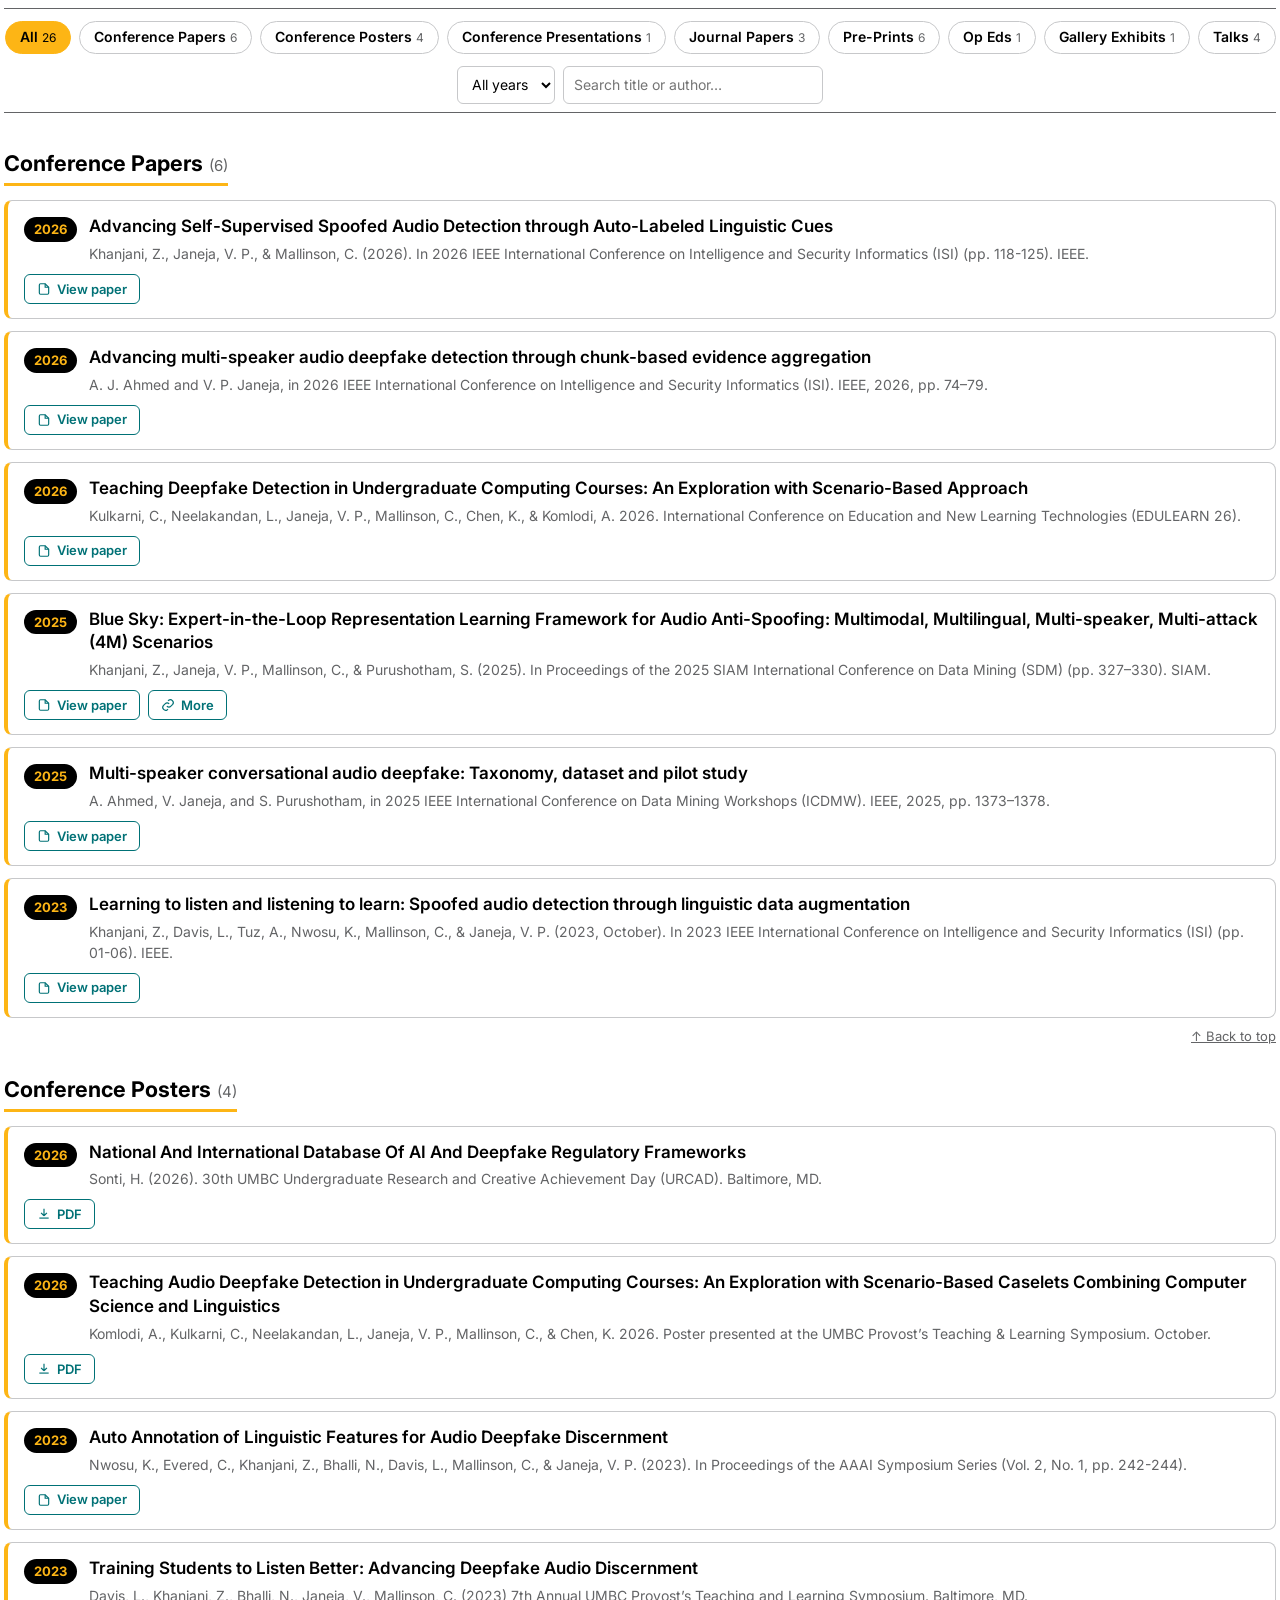
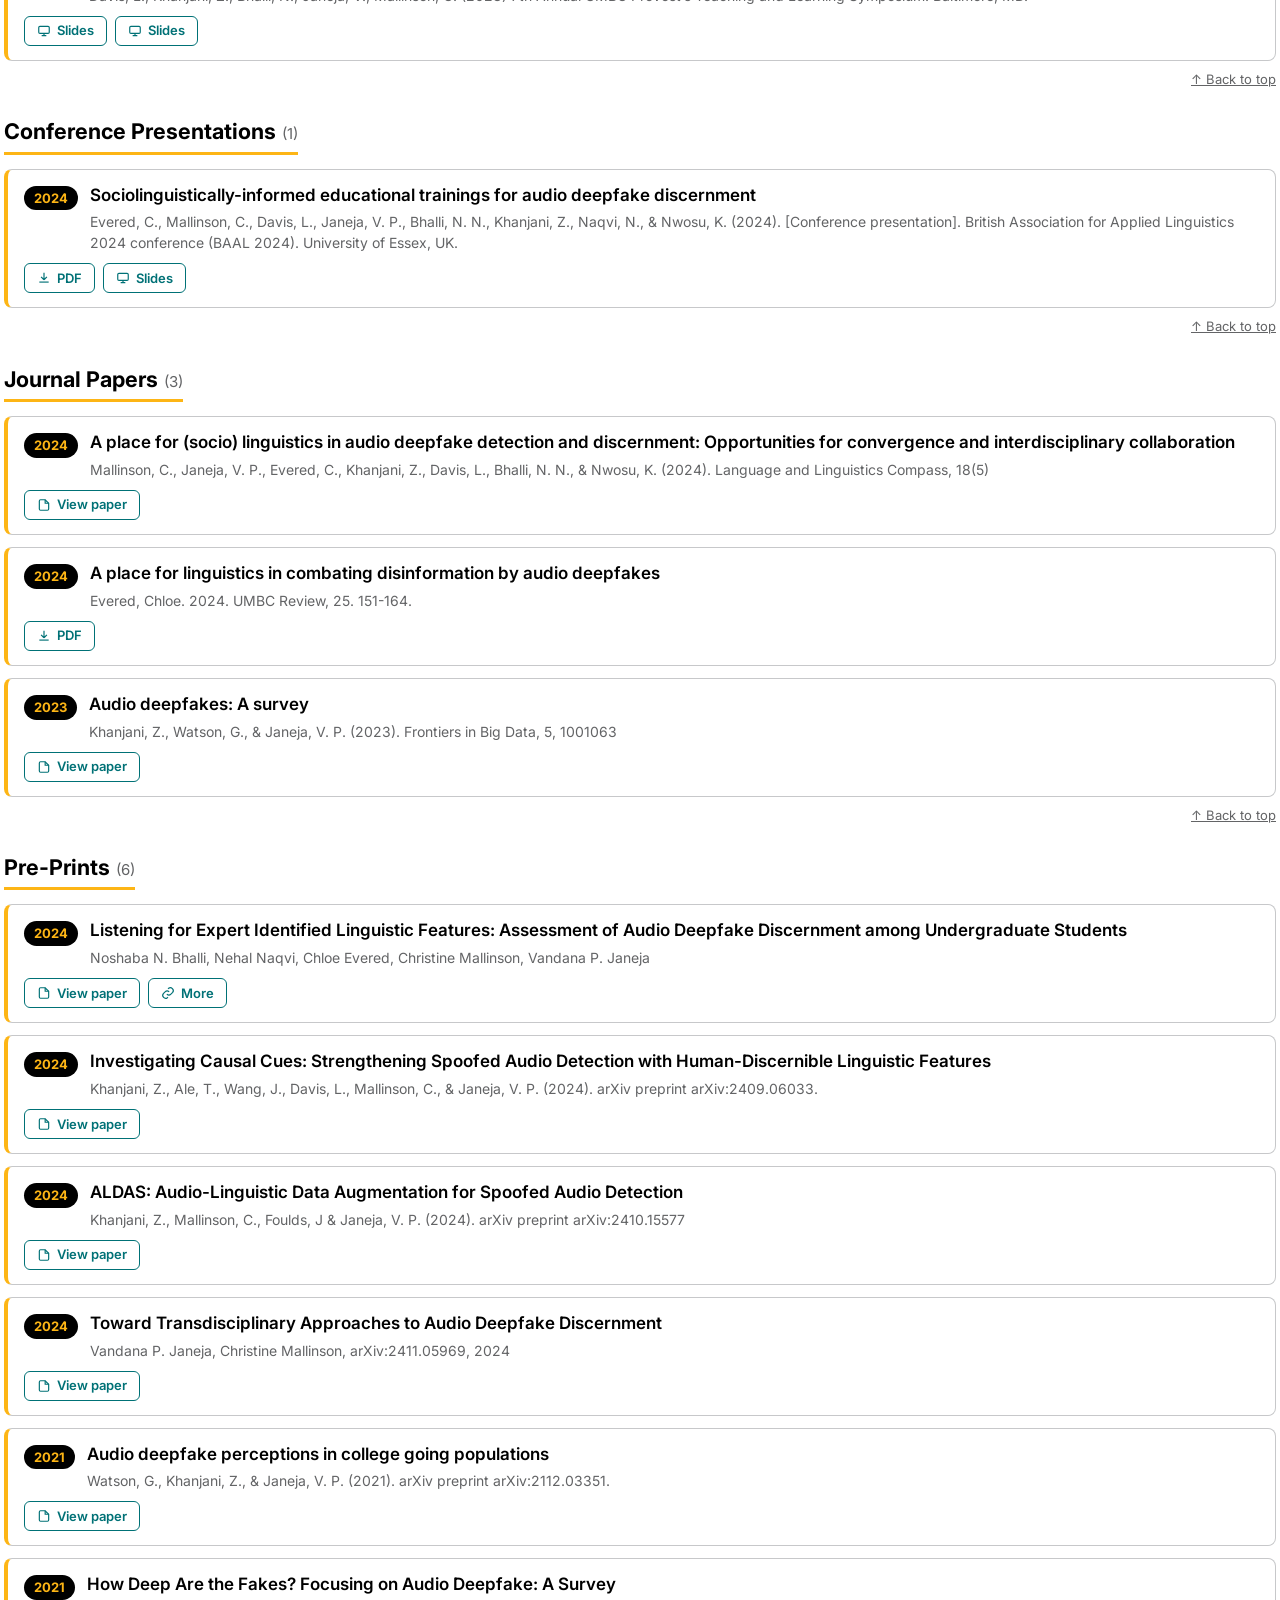
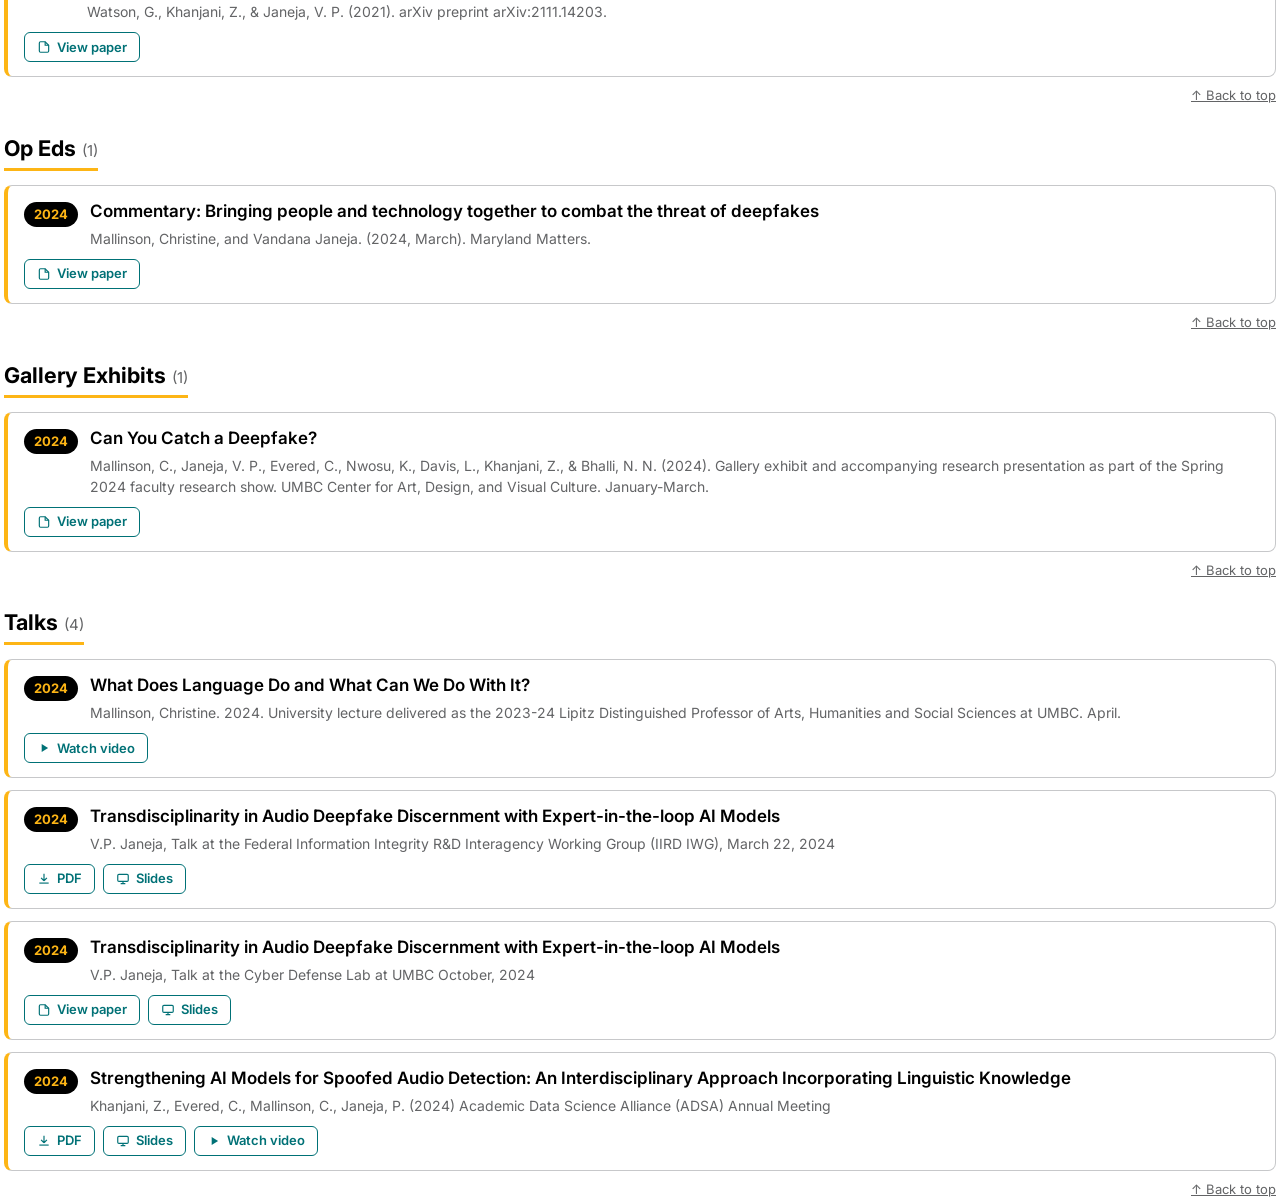
==== commit 1b4e66f5: "Share CSV parsing and loading in assets/sheet.js (no visual change)" ====
--- a/pages/publications/index.html
+++ b/pages/publications/index.html
@@ -362,6 +362,7 @@
     </div>
   </div>
 
+  <script src="../../assets/sheet.js"></script>
   <script>
     /* ============ SETTINGS ============
        SHEET_CSV_URL: "Publish to web" CSV link of the publications tab (live data).
@@ -371,28 +372,7 @@
     const SNAPSHOT_CSV = "publications.csv";
     /* ================================== */
 
-    function parseCSV(text) {
-      const rows = []; let row = [], f = "", q = false;
-      for (let i = 0; i < text.length; i++) {
-        const c = text[i];
-        if (q) {
-          if (c == '"') { if (text[i + 1] == '"') { f += '"'; i++; } else q = false; }
-          else f += c;
-        } else if (c == '"') q = true;
-        else if (c == ',') { row.push(f); f = ""; }
-        else if (c == '\n' || c == '\r') {
-          if (c == '\r' && text[i + 1] == '\n') i++;
-          row.push(f); rows.push(row); row = []; f = "";
-        } else f += c;
-      }
-      if (f !== "" || row.length) { row.push(f); rows.push(row); }
-      const head = rows.shift().map(h => h.trim());
-      return rows.filter(r => r.some(v => v.trim() !== ""))
-        .map(r => Object.fromEntries(head.map((h, i) => [h, (r[i] || "").trim()])));
-    }
-
     const isShown = v => /^(true|yes|y|1|x|✓|show)$/i.test(String(v || "").trim());
-    const esc = s => String(s).replace(/[&<>"]/g, c => ({ '&': '&amp;', '<': '&lt;', '>': '&gt;', '"': '&quot;' }[c]));
     const urlsIn = s => (String(s || "").match(/https?:\/\/[^\s,]+/g) || []);
 
     // Order of the sections on the page (conferences first)
@@ -599,33 +579,15 @@
         }));
     }
 
-    // downloads a CSV and checks it really is the publications sheet
-    async function getText(url) {
-      const res = await fetch(url, { cache: "no-cache" });
-      if (!res.ok) throw new Error(res.status);
-      const text = await res.text();
-      if (!/^\uFEFF?Papers\s*,/.test(text)) throw new Error("unexpected CSV");
-      return text;
-    }
-
-    // draws the list, but only if the data is different from what is already shown
-    let shownText = null;
-    function show(text) {
-      if (text === shownText) return;
-      shownText = text; ALL = toItems(parseCSV(text)); render();
-    }
-
-    async function load() {
-      // 1) fast: the saved copy next to this page
-      try { show(await getText(SNAPSHOT_CSV)); } catch (e) { }
-      // 2) fresh: the live Google Sheet (redraws only if something changed)
-      try { show(await getText(SHEET_CSV_URL)); }
-      catch (e) {
-        if (shownText === null)
-          document.getElementById('list').innerHTML = '<p class="status">Could not load the publications list. Please try again later.</p>';
-      }
-    }
-    load();
+    // 1) the saved copy next to this page, 2) the live Google Sheet (see assets/sheet.js)
+    loadSheets({
+      snapshot: [SNAPSHOT_CSV],
+      live: [SHEET_CSV_URL],
+      // only accept the download if it really is the publications sheet
+      check: ([text]) => { if (!/^Papers\s*,/.test(headerOf(text))) throw new Error("unexpected CSV"); return text; },
+      show: text => { ALL = toItems(parseCSV(text)); render(); },
+      fail: () => { document.getElementById('list').innerHTML = '<p class="status">Could not load the publications list. Please try again later.</p>'; }
+    });
   </script>
 </body>
 
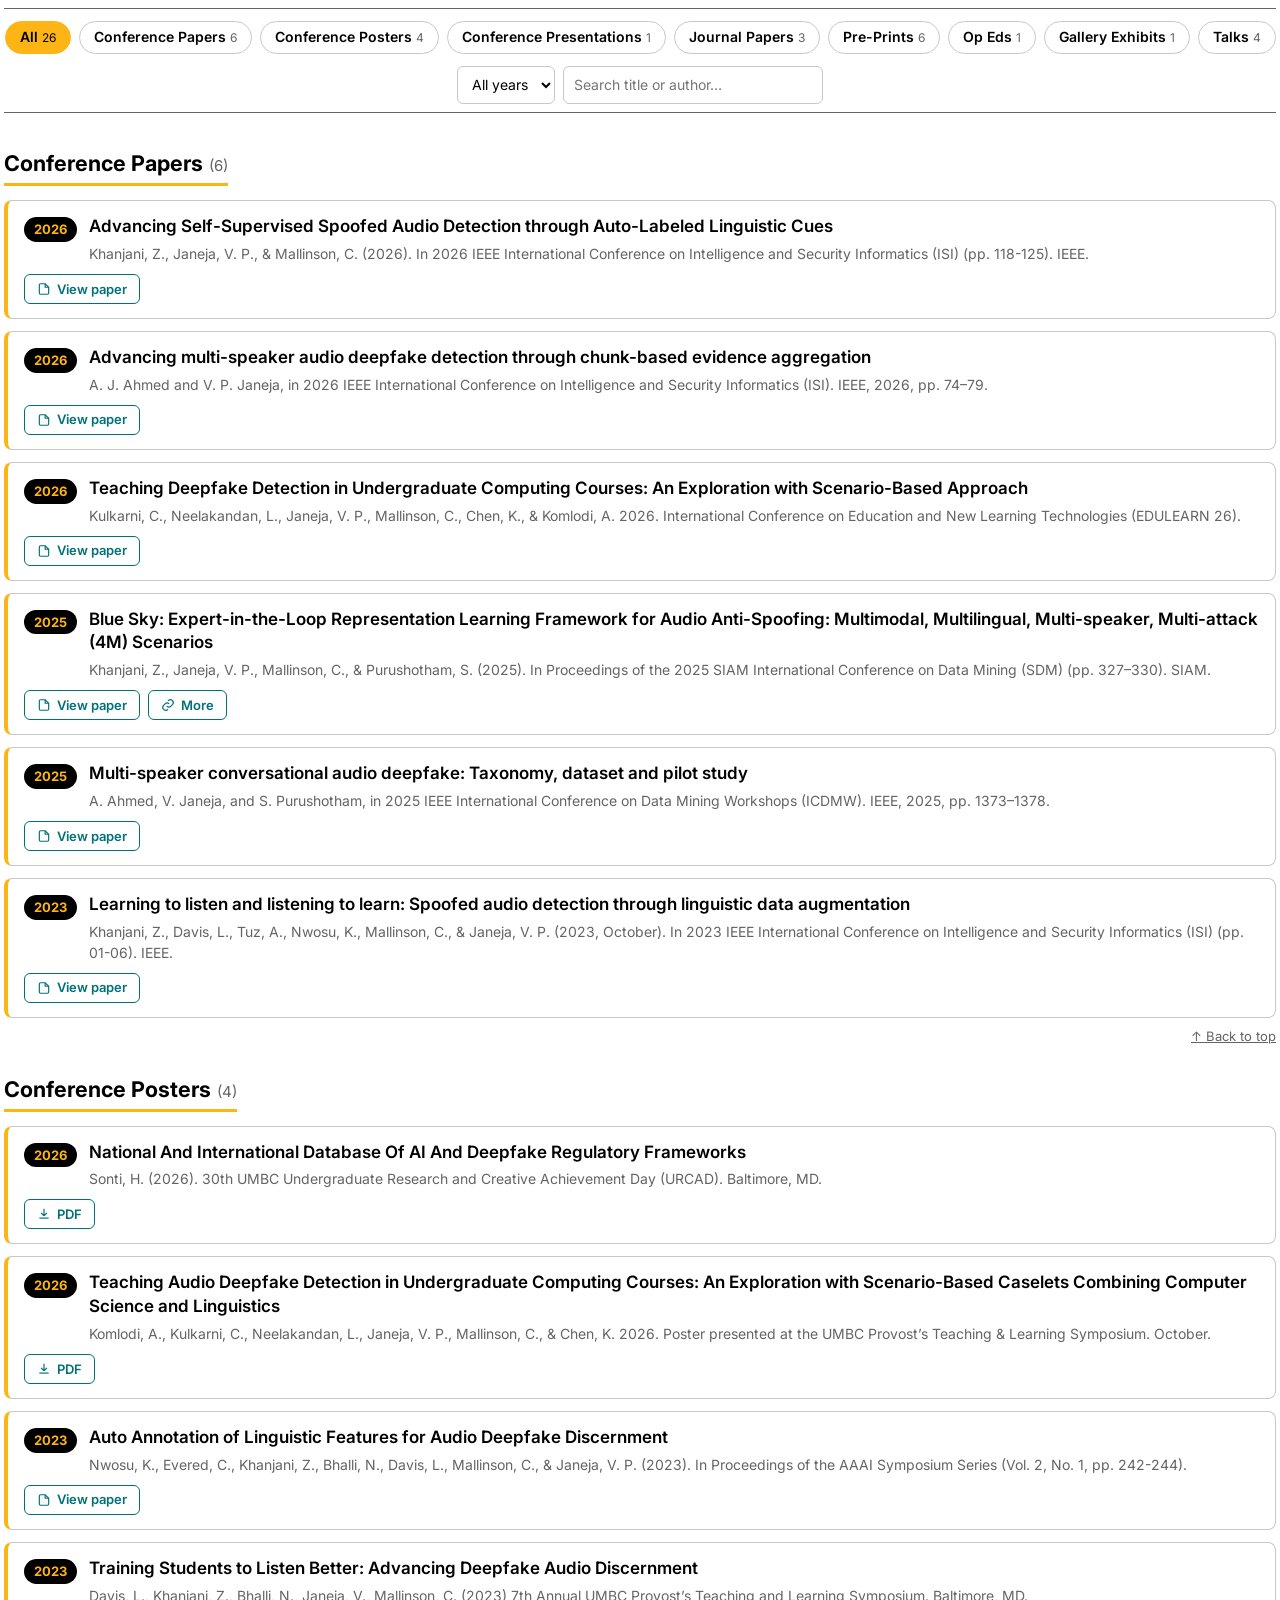
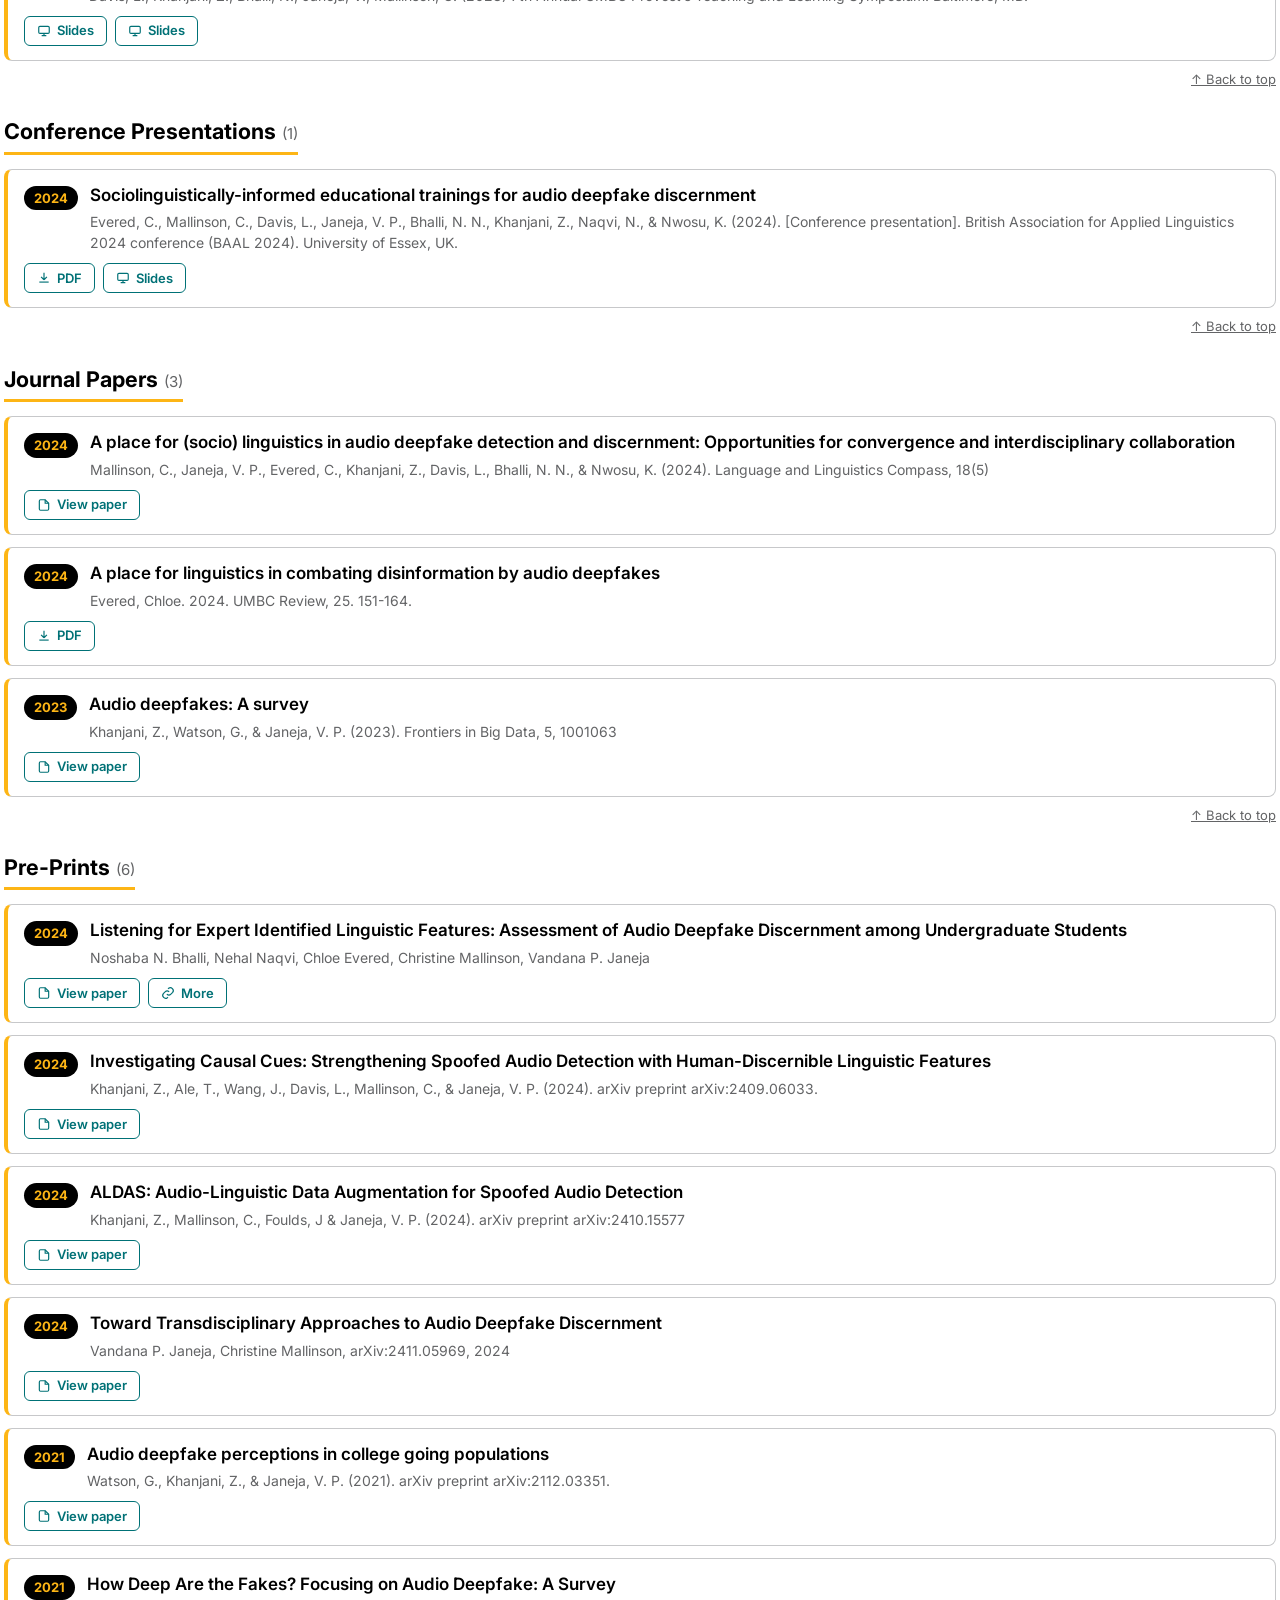
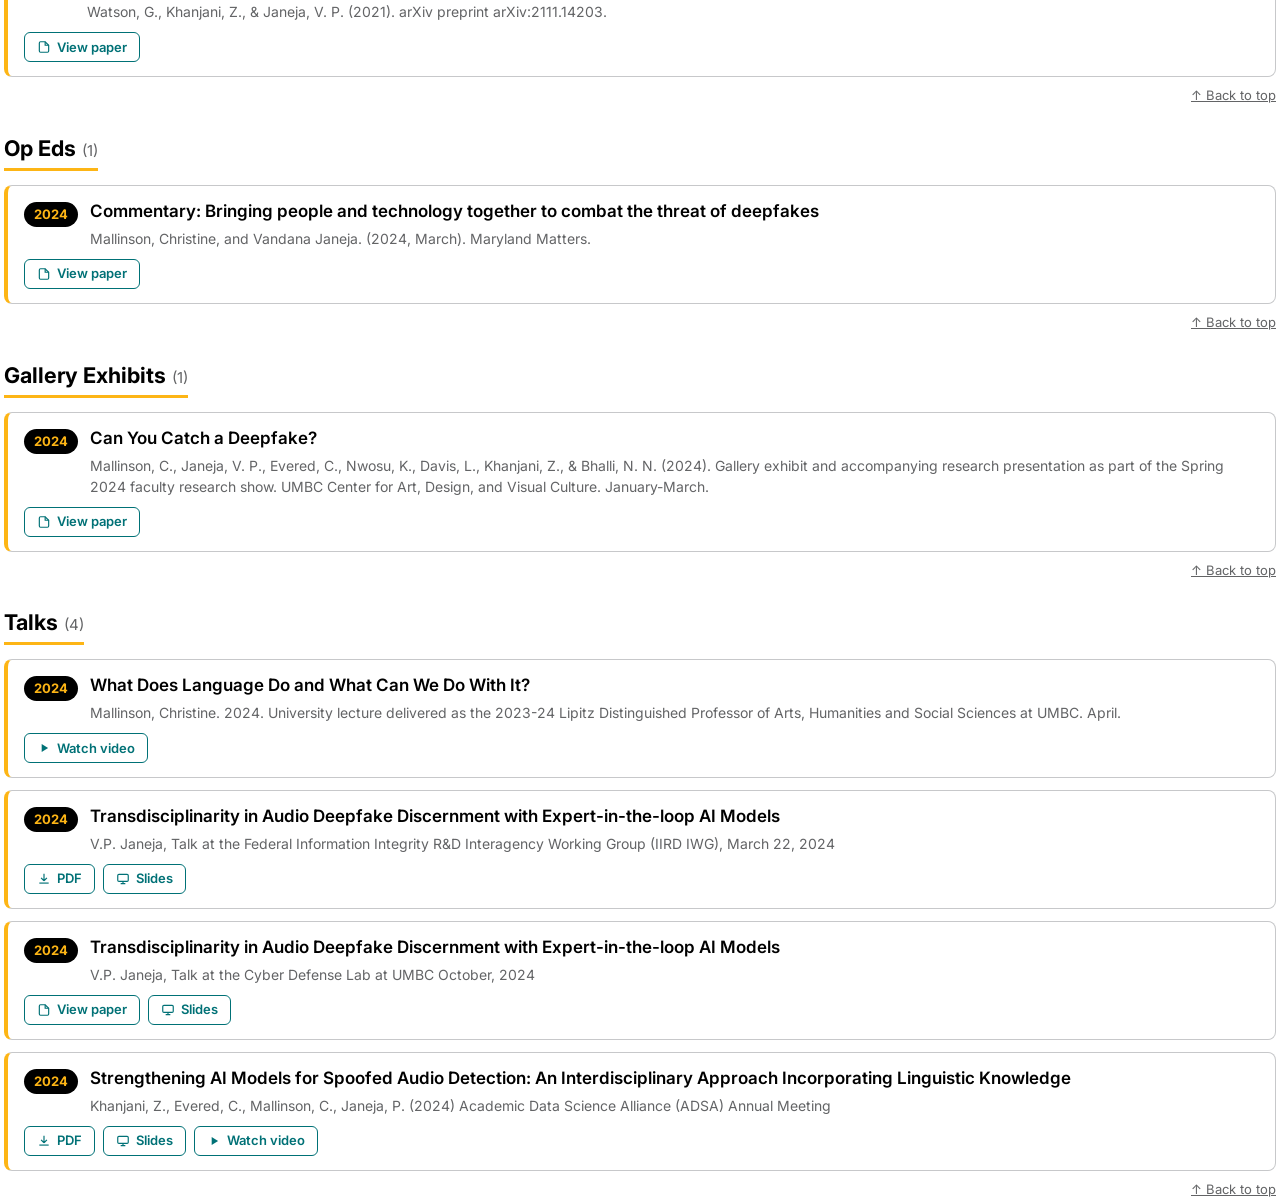
==== commit 99f92161: "Share UMBC brand colors in assets/umbc.css (no visual change)" ====
--- a/pages/publications/index.html
+++ b/pages/publications/index.html
@@ -9,22 +9,11 @@
   <link rel="preconnect" href="https://fonts.gstatic.com" crossorigin>
   <link href="https://fonts.googleapis.com/css2?family=Inter:wght@400;600;700&display=swap" rel="stylesheet"
     media="print" onload="this.media='all'">
+  <link rel="stylesheet" href="../../assets/umbc.css">
   <style>
     /* UMBC brand (styleguide.umbc.edu): Inter; primary Black + Gold;
      secondary AOK Teal (links), Dark Gray (muted text), Light Gray (lines) as accents only.
      Gold is never used as text on white, and white text is never put on gold. */
-    :root {
-      --text: #000;
-      --muted: #636466;
-      --rule: #636466;
-      --link: #007176;
-      --bg: #fff;
-      --gold: #fdb515;
-      --gold-tint: #fee9b3;
-      --line: #c7c8ca;
-      --soft: #f4f4f5
-    }
-
     * {
       box-sizing: border-box
     }
@@ -32,11 +21,11 @@
     html,
     body {
       margin: 0;
-      background: var(--bg)
+      background: var(--white)
     }
 
     body {
-      color: var(--text);
+      color: var(--black);
       font: 16px/1.6 "Inter var", "Inter", "Helvetica Neue", Helvetica, Arial, sans-serif
     }
 
@@ -45,7 +34,7 @@
     }
 
     a {
-      color: var(--link);
+      color: var(--teal);
       text-decoration: underline
     }
 
@@ -55,7 +44,7 @@
 
     hr {
       border: 0;
-      border-top: 1px solid var(--rule);
+      border-top: 1px solid var(--dgray);
       margin: 8px 0
     }
 
@@ -77,10 +66,10 @@
       font-weight: 600;
       line-height: 1.2;
       padding: 7px 14px;
-      border: 1px solid var(--line);
+      border: 1px solid var(--lgray);
       border-radius: 999px;
       background: #fff;
-      color: var(--text);
+      color: var(--black);
       cursor: pointer;
       transition: background .15s, border-color .15s
     }
@@ -99,7 +88,7 @@
     .chip .n {
       font-size: 12px;
       font-weight: 400;
-      color: var(--muted);
+      color: var(--dgray);
       margin-left: 4px
     }
 
@@ -120,10 +109,10 @@
       font: inherit;
       font-size: 14px;
       padding: 7px 10px;
-      border: 1px solid var(--line);
+      border: 1px solid var(--lgray);
       border-radius: 6px;
       background: #fff;
-      color: var(--text)
+      color: var(--black)
     }
 
     .tools input {
@@ -134,7 +123,7 @@
     .tools select:focus,
     .tools input:focus,
     .chip:focus-visible {
-      outline: 2px solid var(--link);
+      outline: 2px solid var(--teal);
       outline-offset: 2px
     }
 
@@ -151,7 +140,7 @@
       position: sticky;
       top: 0;
       z-index: 5;
-      background: var(--bg)
+      background: var(--white)
     }
 
     #nav hr:last-child {
@@ -195,7 +184,7 @@
 
     .count {
       text-align: center;
-      color: var(--muted);
+      color: var(--dgray);
       font-size: 14px;
       margin: 4px 0 8px
     }
@@ -222,7 +211,7 @@
     }
 
     .card {
-      border: 1px solid var(--line);
+      border: 1px solid var(--lgray);
       border-left: 4px solid var(--gold);
       border-radius: 8px;
       padding: 14px 16px;
@@ -263,13 +252,13 @@
       font-size: 17px;
       font-weight: 600;
       line-height: 1.4;
-      color: var(--text);
+      color: var(--black);
       margin: 0 0 4px
     }
 
     .pub-meta {
       font-size: 14px;
-      color: var(--muted);
+      color: var(--dgray);
       line-height: 1.5
     }
 
@@ -290,15 +279,15 @@
       line-height: 1;
       padding: 7px 12px;
       border-radius: 6px;
-      border: 1px solid var(--link);
-      color: var(--link);
+      border: 1px solid var(--teal);
+      color: var(--teal);
       background: #fff;
       text-decoration: none;
       cursor: pointer
     }
 
     .btn:hover {
-      background: var(--link);
+      background: var(--teal);
       color: #fff;
       text-decoration: none
     }
@@ -312,12 +301,12 @@
     h3 .n {
       font-size: 15px;
       font-weight: 400;
-      color: var(--muted);
+      color: var(--dgray);
       margin-left: 6px
     }
 
     .status {
-      color: var(--muted);
+      color: var(--dgray);
       padding: 16px 0
     }
 
@@ -344,11 +333,11 @@
       width: max-content;
       margin: 6px 0 0 auto;
       font-size: 13px;
-      color: var(--muted)
+      color: var(--dgray)
     }
 
     .totop:hover {
-      color: var(--link)
+      color: var(--teal)
     }
   </style>
 </head>
--- a/assets/umbc.css
+++ b/assets/umbc.css
@@ -0,0 +1,14 @@
+/* UMBC brand colors (styleguide.umbc.edu), shared by all CISAAD pages.
+   Each page loads this file with a <link> tag before its own <style>.
+   Change a color here and it changes on every page. */
+:root {
+  --black: #000;
+  --white: #fff;
+  --gold: #fdb515;      /* UMBC gold */
+  --gold-tint: #fee9b3; /* light gold, for highlights */
+  --red: #da2128;
+  --teal: #007176;      /* links and buttons */
+  --dgray: #636466;     /* secondary text */
+  --lgray: #c7c8ca;     /* borders and lines */
+  --soft: #f4f4f5       /* light gray backgrounds */
+}
